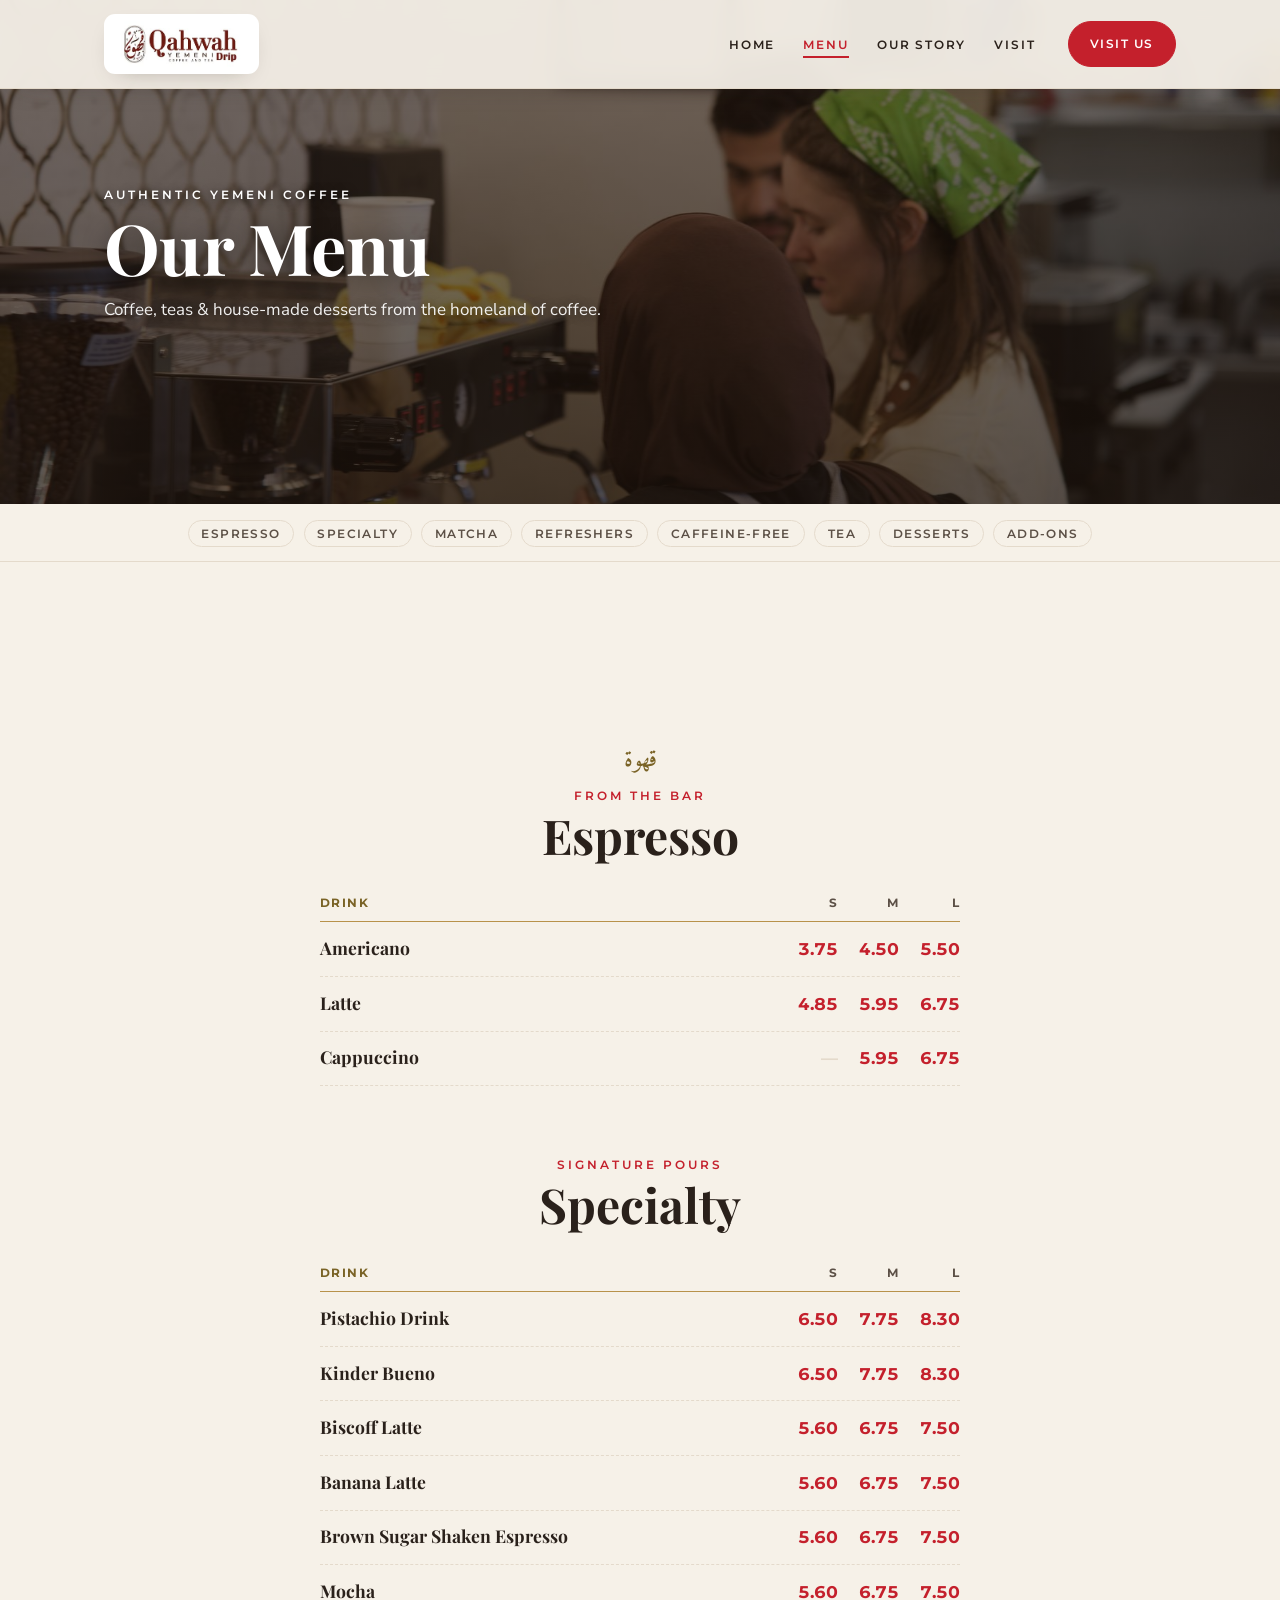
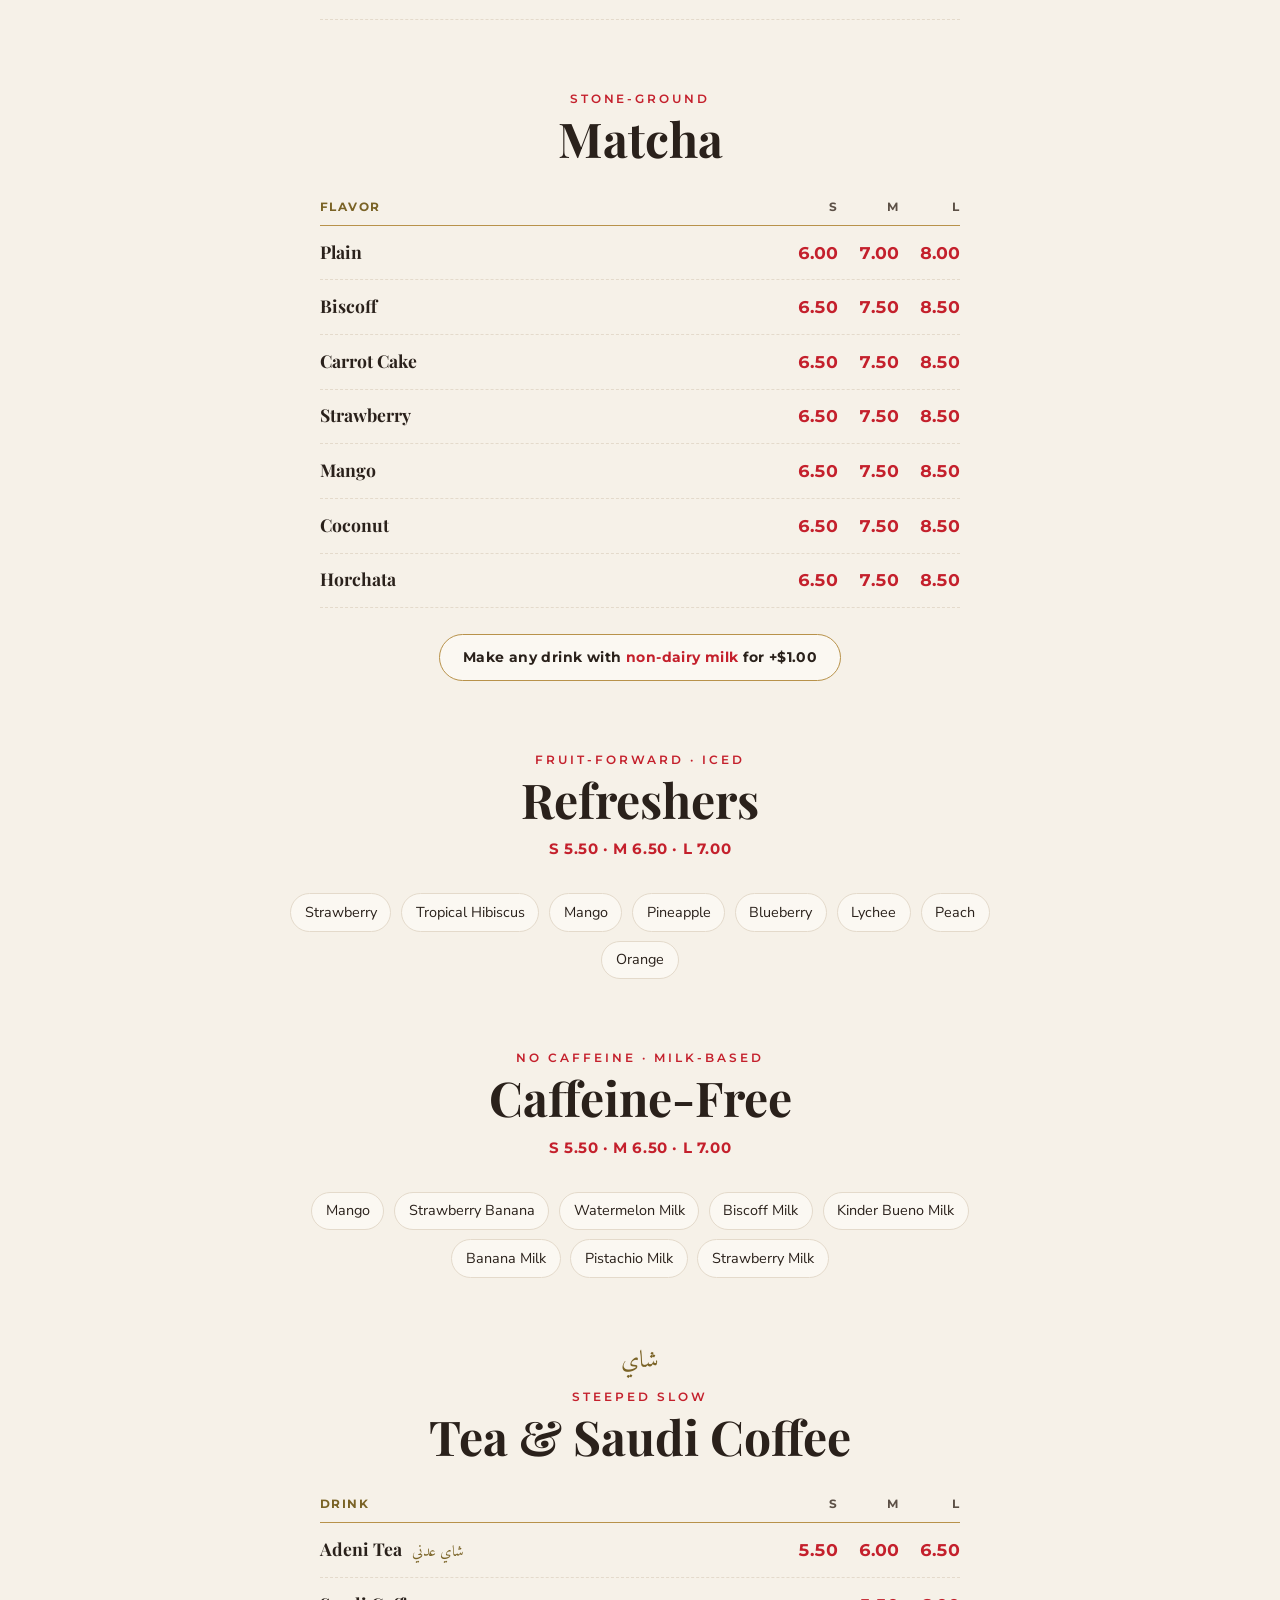
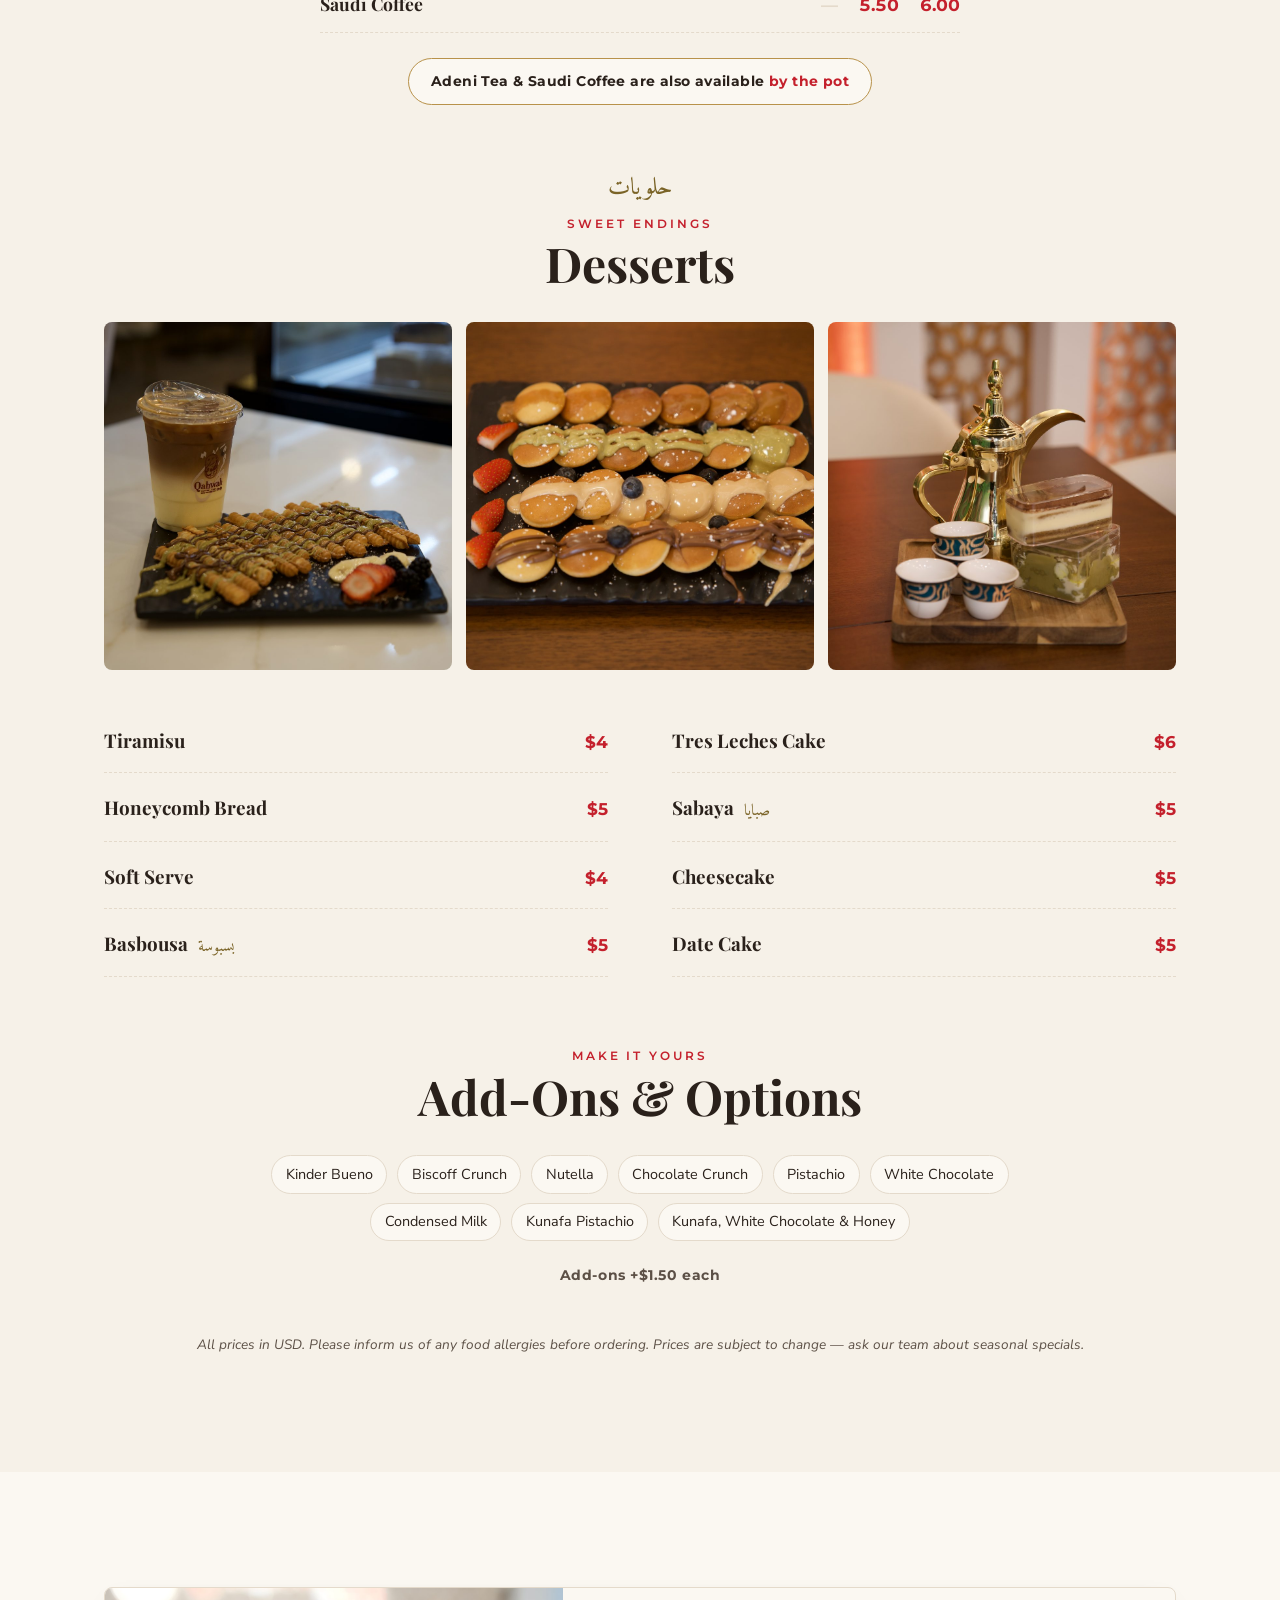
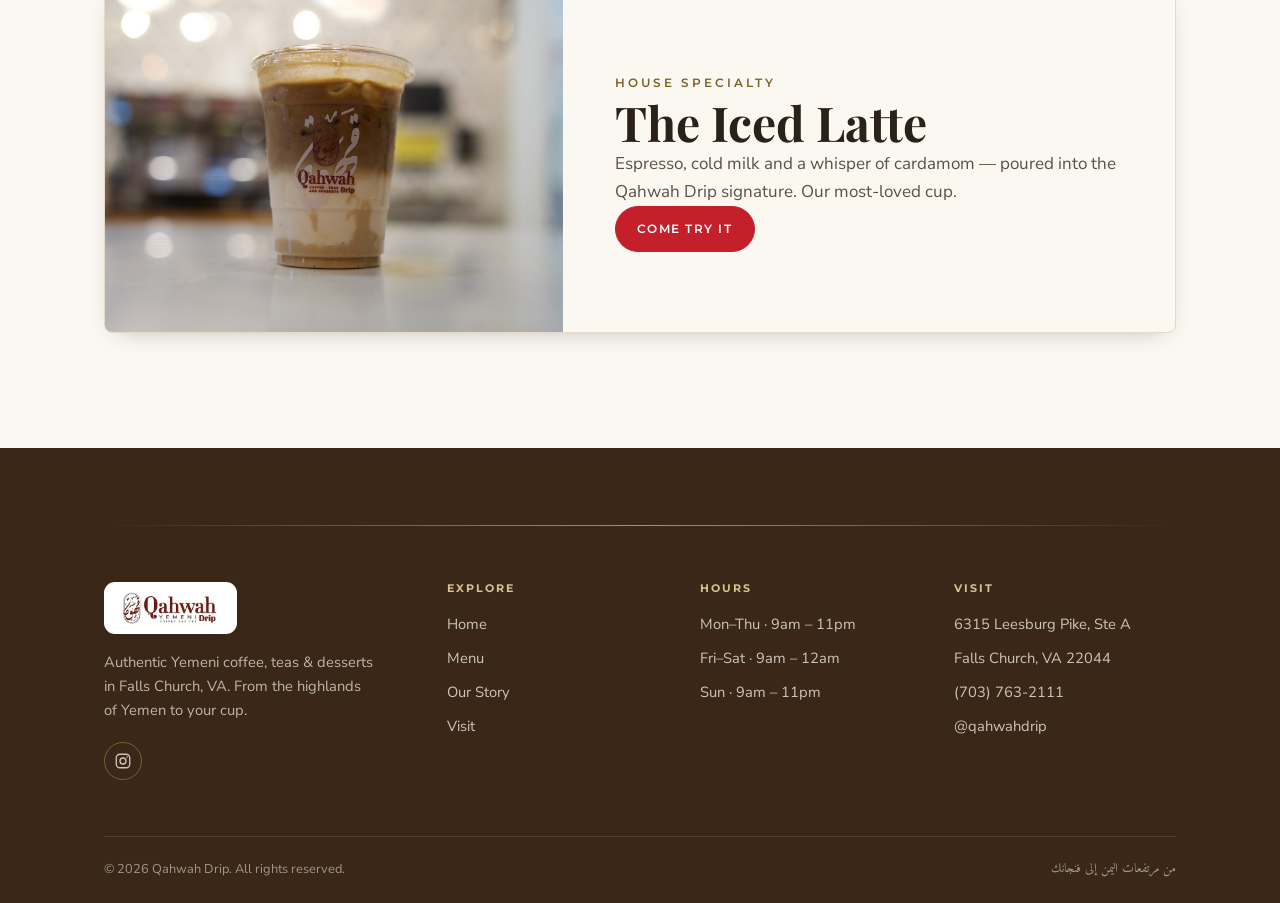
==== site/public/menu.html @ 2833571d "Correct hours to match Google Business Profile Google listing shows: Mon–Thu 9am–11pm, Fri–Sat 9am–1" ====
<!DOCTYPE html>
<html lang="en">
<head>
  <meta charset="UTF-8" />
  <meta name="viewport" content="width=device-width, initial-scale=1.0" />
  <title>Menu — Qahwah Drip · Falls Church, VA</title>
  <meta name="description" content="The Qahwah Drip menu: specialty espresso and signature lattes, matcha, fruit refreshers, caffeine-free milk drinks, Adeni tea, Saudi coffee and house-made desserts in Falls Church, VA." />
  <link rel="canonical" href="https://qahwahdrip.com/menu.html" />
  <meta name="robots" content="index, follow, max-image-preview:large, max-snippet:-1" />
  <meta name="author" content="Qahwah Drip" />
  <meta name="theme-color" content="#C4202C" />
  <meta property="og:type" content="website" />
  <meta property="og:site_name" content="Qahwah Drip" />
  <meta property="og:locale" content="en_US" />
  <meta property="og:title" content="Menu — Qahwah Drip · Falls Church, VA" />
  <meta property="og:description" content="Specialty espresso, signature lattes, matcha, fruit refreshers, caffeine-free drinks, Adeni tea, Saudi coffee and house-made desserts." />
  <meta property="og:url" content="https://qahwahdrip.com/menu.html" />
  <meta property="og:image" content="https://qahwahdrip.com/images/og-menu.jpg" />
  <meta property="og:image:width" content="1200" />
  <meta property="og:image:height" content="630" />
  <meta property="og:image:alt" content="A lineup of Qahwah Drip iced coffees, lattes and matcha" />
  <meta name="twitter:card" content="summary_large_image" />
  <meta name="twitter:title" content="Menu — Qahwah Drip · Falls Church, VA" />
  <meta name="twitter:description" content="Specialty espresso, signature lattes, matcha, refreshers, caffeine-free drinks, Adeni tea, Saudi coffee & house-made desserts." />
  <meta name="twitter:image" content="https://qahwahdrip.com/images/og-menu.jpg" />
  <meta name="twitter:image:alt" content="A lineup of Qahwah Drip iced coffees, lattes and matcha" />
  <link rel="manifest" href="site.webmanifest" />
  <link rel="apple-touch-icon" href="images/apple-touch-icon.png" />
  <script type="application/ld+json">
{
  "@context": "https://schema.org",
  "@graph": [
    {
      "@type": "CafeOrCoffeeShop",
      "@id": "https://qahwahdrip.com/#business",
      "name": "Qahwah Drip",
      "alternateName": "Qahwah Drip — Coffee, Teas and Desserts",
      "description": "Authentic Yemeni coffee house in Falls Church, VA serving specialty espresso, signature lattes, matcha, fruit refreshers, caffeine-free milk drinks, Adeni tea, Saudi coffee and house-made desserts.",
      "url": "https://qahwahdrip.com/",
      "image": [
        "https://qahwahdrip.com/images/og-cover.jpg",
        "https://qahwahdrip.com/images/new-latte.jpg",
        "https://qahwahdrip.com/images/exterior-mural.jpg"
      ],
      "logo": "https://qahwahdrip.com/images/icon-512.png",
      "telephone": "+1-703-763-2111",
      "priceRange": "$$",
      "servesCuisine": [
        "Yemeni",
        "Coffee",
        "Tea",
        "Desserts"
      ],
      "currenciesAccepted": "USD",
      "address": {
        "@type": "PostalAddress",
        "streetAddress": "6315 Leesburg Pike, Ste A",
        "addressLocality": "Falls Church",
        "addressRegion": "VA",
        "postalCode": "22044",
        "addressCountry": "US"
      },
      "geo": {
        "@type": "GeoCoordinates",
        "latitude": 38.870886,
        "longitude": -77.155263
      },
      "hasMap": "https://www.google.com/maps/place/Qahwah+drip/@38.870886,-77.1552632,17z",
      "openingHoursSpecification": [
        {
          "@type": "OpeningHoursSpecification",
          "dayOfWeek": [
            "Monday",
            "Tuesday",
            "Wednesday",
            "Thursday"
          ],
          "opens": "09:00",
          "closes": "23:00"
        },
        {
          "@type": "OpeningHoursSpecification",
          "dayOfWeek": [
            "Friday",
            "Saturday"
          ],
          "opens": "09:00",
          "closes": "24:00"
        },
        {
          "@type": "OpeningHoursSpecification",
          "dayOfWeek": "Sunday",
          "opens": "09:00",
          "closes": "23:00"
        }
      ],
      "sameAs": [
        "https://www.instagram.com/qahwahdrip/"
      ],
      "hasMenu": "https://qahwahdrip.com/menu.html",
      "acceptsReservations": false,
      "areaServed": [
        "Falls Church, VA",
        "Arlington, VA",
        "Bailey's Crossroads, VA",
        "Washington, DC metro area"
      ]
    },
    {
      "@type": "BreadcrumbList",
      "itemListElement": [
        {
          "@type": "ListItem",
          "position": 1,
          "name": "Home",
          "item": "https://qahwahdrip.com/"
        },
        {
          "@type": "ListItem",
          "position": 2,
          "name": "Menu",
          "item": "https://qahwahdrip.com/menu.html"
        }
      ]
    }
  ]
}
  </script>
  <link rel="preconnect" href="https://fonts.googleapis.com">
  <link rel="preconnect" href="https://fonts.gstatic.com" crossorigin>
  <link href="https://fonts.googleapis.com/css2?family=Playfair+Display:ital,wght@0,500;0,700;0,800;1,500&family=Nunito+Sans:wght@400;600;700&family=Montserrat:wght@600;700&family=Amiri:wght@400;700&display=swap" rel="stylesheet">
  <link rel="icon" type="image/png" href="images/favicon.png" />
  <link rel="stylesheet" href="css/styles.css" />
</head>
<body class="inner-page">
  <a class="skip-link" href="#main">Skip to content</a>
  <svg width="0" height="0" aria-hidden="true" style="position:absolute"><defs><clipPath id="archClip" clipPathUnits="objectBoundingBox"><path d="M0,1 L0,0.42 C0,0.19 0.2,0.04 0.5,0 C0.8,0.04 1,0.19 1,0.42 L1,1 Z" /></clipPath></defs></svg>

  <header class="site-header">
    <div class="container site-header__inner">
      <a class="brand" href="index.html" aria-label="Qahwah Drip home">
        <img class="brand-logo" src="images/logo.png" alt="Qahwah Drip — Yemeni Coffee and Tea" />
      </a>
      <nav class="nav" aria-label="Primary">
        <button class="nav__toggle" aria-label="Open menu" aria-expanded="false" aria-controls="primary-nav"><span></span><span></span><span></span></button>
        <ul class="nav__links" id="primary-nav">
          <li><a href="index.html">Home</a></li>
          <li><a href="menu.html" aria-current="page">Menu</a></li>
          <li><a href="story.html">Our Story</a></li>
          <li><a href="visit.html">Visit</a></li>
        </ul>
        <a class="btn btn--primary" href="visit.html">Visit Us</a>
      </nav>
    </div>
  </header>
  <div class="nav-scrim"></div>

  <main id="main" tabindex="-1">
    <!-- Page hero -->
    <section class="pagehero">
      <div class="pagehero__media"><img src="images/menu-banner.jpg" alt="The Qahwah Drip team crafting drinks at the espresso bar beneath the logo wall" /></div>
      <div class="container">
        <span class="kicker kicker--light">Authentic Yemeni Coffee</span>
        <h1>Our Menu</h1>
        <p>Coffee, teas &amp; house-made desserts from the homeland of coffee.</p>
      </div>
    </section>

    <!-- Category nav -->
    <nav class="menu-nav" aria-label="Menu categories">
      <div class="container">
        <ul>
          <li><a href="#espresso">Espresso</a></li>
          <li><a href="#specialty">Specialty</a></li>
          <li><a href="#matcha">Matcha</a></li>
          <li><a href="#refreshers">Refreshers</a></li>
          <li><a href="#caffeine-free">Caffeine-Free</a></li>
          <li><a href="#tea">Tea</a></li>
          <li><a href="#desserts">Desserts</a></li>
          <li><a href="#addons">Add-Ons</a></li>
        </ul>
      </div>
    </nav>

    <section class="section section--marble">
      <div class="container">

        <!-- Espresso -->
        <div class="menu-cat" id="espresso">
          <div class="menu-cat__head reveal">
            <span class="arabic" lang="ar" dir="rtl">قهوة</span>
            <span class="kicker">From the Bar</span>
            <h2>Espresso</h2>
          </div>
          <div class="size-list reveal">
            <div class="size-head"><span>Drink</span><span>S</span><span>M</span><span>L</span></div>
            <div class="size-row"><span class="size-row__name">Americano</span><span class="size-row__p">3.75</span><span class="size-row__p">4.50</span><span class="size-row__p">5.50</span></div>
            <div class="size-row"><span class="size-row__name">Latte</span><span class="size-row__p">4.85</span><span class="size-row__p">5.95</span><span class="size-row__p">6.75</span></div>
            <div class="size-row"><span class="size-row__name">Cappuccino</span><span class="size-row__p size-row__p--na">—</span><span class="size-row__p">5.95</span><span class="size-row__p">6.75</span></div>
          </div>
        </div>

        <!-- Specialty -->
        <div class="menu-cat" id="specialty">
          <div class="menu-cat__head reveal">
            <span class="kicker">Signature Pours</span>
            <h2>Specialty</h2>
          </div>
          <div class="size-list reveal">
            <div class="size-head"><span>Drink</span><span>S</span><span>M</span><span>L</span></div>
            <div class="size-row"><span class="size-row__name">Pistachio Drink</span><span class="size-row__p">6.50</span><span class="size-row__p">7.75</span><span class="size-row__p">8.30</span></div>
            <div class="size-row"><span class="size-row__name">Kinder Bueno</span><span class="size-row__p">6.50</span><span class="size-row__p">7.75</span><span class="size-row__p">8.30</span></div>
            <div class="size-row"><span class="size-row__name">Biscoff Latte</span><span class="size-row__p">5.60</span><span class="size-row__p">6.75</span><span class="size-row__p">7.50</span></div>
            <div class="size-row"><span class="size-row__name">Banana Latte</span><span class="size-row__p">5.60</span><span class="size-row__p">6.75</span><span class="size-row__p">7.50</span></div>
            <div class="size-row"><span class="size-row__name">Brown Sugar Shaken Espresso</span><span class="size-row__p">5.60</span><span class="size-row__p">6.75</span><span class="size-row__p">7.50</span></div>
            <div class="size-row"><span class="size-row__name">Mocha</span><span class="size-row__p">5.60</span><span class="size-row__p">6.75</span><span class="size-row__p">7.50</span></div>
          </div>
        </div>

        <!-- Matcha -->
        <div class="menu-cat" id="matcha">
          <div class="menu-cat__head reveal">
            <span class="kicker">Stone-Ground</span>
            <h2>Matcha</h2>
          </div>
          <div class="size-list reveal">
            <div class="size-head"><span>Flavor</span><span>S</span><span>M</span><span>L</span></div>
            <div class="size-row"><span class="size-row__name">Plain</span><span class="size-row__p">6.00</span><span class="size-row__p">7.00</span><span class="size-row__p">8.00</span></div>
            <div class="size-row"><span class="size-row__name">Biscoff</span><span class="size-row__p">6.50</span><span class="size-row__p">7.50</span><span class="size-row__p">8.50</span></div>
            <div class="size-row"><span class="size-row__name">Carrot Cake</span><span class="size-row__p">6.50</span><span class="size-row__p">7.50</span><span class="size-row__p">8.50</span></div>
            <div class="size-row"><span class="size-row__name">Strawberry</span><span class="size-row__p">6.50</span><span class="size-row__p">7.50</span><span class="size-row__p">8.50</span></div>
            <div class="size-row"><span class="size-row__name">Mango</span><span class="size-row__p">6.50</span><span class="size-row__p">7.50</span><span class="size-row__p">8.50</span></div>
            <div class="size-row"><span class="size-row__name">Coconut</span><span class="size-row__p">6.50</span><span class="size-row__p">7.50</span><span class="size-row__p">8.50</span></div>
            <div class="size-row"><span class="size-row__name">Horchata</span><span class="size-row__p">6.50</span><span class="size-row__p">7.50</span><span class="size-row__p">8.50</span></div>
          </div>
          <p class="milk-note reveal">Make any drink with <strong>non-dairy milk</strong> for +$1.00</p>
        </div>

        <!-- Refreshers -->
        <div class="menu-cat" id="refreshers">
          <div class="menu-cat__head reveal">
            <span class="kicker">Fruit-Forward · Iced</span>
            <h2>Refreshers</h2>
            <span class="size-inline">S 5.50 · M 6.50 · L 7.00</span>
          </div>
          <ul class="flavor-list reveal">
            <li>Strawberry</li>
            <li>Tropical Hibiscus</li>
            <li>Mango</li>
            <li>Pineapple</li>
            <li>Blueberry</li>
            <li>Lychee</li>
            <li>Peach</li>
            <li>Orange</li>
          </ul>
        </div>

        <!-- Caffeine-Free -->
        <div class="menu-cat" id="caffeine-free">
          <div class="menu-cat__head reveal">
            <span class="kicker">No Caffeine · Milk-Based</span>
            <h2>Caffeine-Free</h2>
            <span class="size-inline">S 5.50 · M 6.50 · L 7.00</span>
          </div>
          <ul class="flavor-list reveal">
            <li>Mango</li>
            <li>Strawberry Banana</li>
            <li>Watermelon Milk</li>
            <li>Biscoff Milk</li>
            <li>Kinder Bueno Milk</li>
            <li>Banana Milk</li>
            <li>Pistachio Milk</li>
            <li>Strawberry Milk</li>
          </ul>
        </div>

        <!-- Tea & Saudi Coffee -->
        <div class="menu-cat" id="tea">
          <div class="menu-cat__head reveal">
            <span class="arabic" lang="ar" dir="rtl">شاي</span>
            <span class="kicker">Steeped Slow</span>
            <h2>Tea &amp; Saudi Coffee</h2>
          </div>
          <div class="size-list reveal">
            <div class="size-head"><span>Drink</span><span>S</span><span>M</span><span>L</span></div>
            <div class="size-row"><span class="size-row__name">Adeni Tea <span class="arabic" lang="ar" dir="rtl">شاي عدني</span></span><span class="size-row__p">5.50</span><span class="size-row__p">6.00</span><span class="size-row__p">6.50</span></div>
            <div class="size-row"><span class="size-row__name">Saudi Coffee</span><span class="size-row__p size-row__p--na">—</span><span class="size-row__p">5.50</span><span class="size-row__p">6.00</span></div>
          </div>
          <p class="milk-note reveal">Adeni Tea &amp; Saudi Coffee are also available <strong>by the pot</strong></p>
        </div>

        <!-- Desserts -->
        <div class="menu-cat" id="desserts">
          <div class="menu-cat__head reveal">
            <span class="arabic" lang="ar" dir="rtl">حلويات</span>
            <span class="kicker">Sweet Endings</span>
            <h2>Desserts</h2>
          </div>
          <div class="gallery gallery--six reveal" style="margin-bottom:2.4rem">
            <a href="images/dessert-churros.jpg"><img src="images/dessert-churros.jpg" alt="Crispy churros drizzled with chocolate and pistachio, with fresh fruit" loading="lazy" /></a>
            <a href="images/dessert-pancakes.jpg"><img src="images/dessert-pancakes.jpg" alt="Mini Yemeni pancakes with matcha, chocolate and berries" loading="lazy" /></a>
            <a href="images/dallah-cake.jpg"><img src="images/dallah-cake.jpg" alt="Tiramisu and cake slices served with a gold dallah" loading="lazy" /></a>
          </div>
          <div class="menu-list reveal">
            <div class="menu-item"><span class="menu-item__name">Tiramisu</span><span class="menu-item__price">$4</span></div>
            <div class="menu-item"><span class="menu-item__name">Tres Leches Cake</span><span class="menu-item__price">$6</span></div>
            <div class="menu-item"><span class="menu-item__name">Honeycomb Bread</span><span class="menu-item__price">$5</span></div>
            <div class="menu-item"><span class="menu-item__name">Sabaya <span class="arabic" lang="ar" dir="rtl">صبايا</span></span><span class="menu-item__price">$5</span></div>
            <div class="menu-item"><span class="menu-item__name">Soft Serve</span><span class="menu-item__price">$4</span></div>
            <div class="menu-item"><span class="menu-item__name">Cheesecake</span><span class="menu-item__price">$5</span></div>
            <div class="menu-item"><span class="menu-item__name">Basbousa <span class="arabic" lang="ar" dir="rtl">بسبوسة</span></span><span class="menu-item__price">$5</span></div>
            <div class="menu-item"><span class="menu-item__name">Date Cake</span><span class="menu-item__price">$5</span></div>
          </div>
        </div>

        <!-- Add-Ons & Options -->
        <div class="menu-cat" id="addons">
          <div class="menu-cat__head reveal">
            <span class="kicker">Make It Yours</span>
            <h2>Add-Ons &amp; Options</h2>
          </div>
          <ul class="flavor-list reveal">
            <li>Kinder Bueno</li>
            <li>Biscoff Crunch</li>
            <li>Nutella</li>
            <li>Chocolate Crunch</li>
            <li>Pistachio</li>
            <li>White Chocolate</li>
            <li>Condensed Milk</li>
            <li>Kunafa Pistachio</li>
            <li>Kunafa, White Chocolate &amp; Honey</li>
          </ul>
          <p class="addon-note reveal">Add-ons +$1.50 each</p>
        </div>

        <p class="menu-note">All prices in USD. Please inform us of any food allergies before ordering. Prices are subject to change — ask our team about seasonal specials.</p>
      </div>
    </section>

    <!-- House specialty -->
    <section class="section section--linen">
      <div class="container">
        <div class="specialty reveal">
          <img src="images/new-latte.jpg" alt="Iced Yemeni latte in a Qahwah Drip cup at the espresso bar" />
          <div class="specialty__body">
            <span class="kicker kicker--brass">House Specialty</span>
            <h2>The Iced Latte</h2>
            <p>Espresso, cold milk and a whisper of cardamom — poured into the Qahwah Drip signature. Our most-loved cup.</p>
            <a class="btn btn--primary" href="visit.html">Come Try It</a>
          </div>
        </div>
      </div>
    </section>
  </main>

  <footer class="site-footer">
    <div class="container">
      <div class="brass-rule"></div>
      <div class="footer-grid">
        <div class="footer-brand">
          <a class="brand" href="index.html" aria-label="Qahwah Drip home"><img class="brand-logo brand-logo--footer" src="images/logo.png" alt="Qahwah Drip — Yemeni Coffee and Tea" /></a>
          <p>Authentic Yemeni coffee, teas &amp; desserts in Falls Church, VA. From the highlands of Yemen to your cup.</p>
          <div class="socials">
            <a href="https://www.instagram.com/qahwahdrip/" target="_blank" rel="noopener" aria-label="Qahwah Drip on Instagram"><svg viewBox="0 0 24 24" fill="none" stroke="currentColor" stroke-width="1.8" aria-hidden="true"><rect x="3" y="3" width="18" height="18" rx="5"/><circle cx="12" cy="12" r="4"/><circle cx="17.5" cy="6.5" r="1" fill="currentColor" stroke="none"/></svg></a>
          </div>
        </div>
        <div><h3>Explore</h3><ul><li><a href="index.html">Home</a></li><li><a href="menu.html">Menu</a></li><li><a href="story.html">Our Story</a></li><li><a href="visit.html">Visit</a></li></ul></div>
        <div><h3>Hours</h3><ul><li>Mon–Thu · 9am – 11pm</li><li>Fri–Sat · 9am – 12am</li><li>Sun · 9am – 11pm</li></ul></div>
        <div><h3>Visit</h3><ul><li>6315 Leesburg Pike, Ste A</li><li>Falls Church, VA 22044</li><li><a href="tel:+17037632111">(703) 763-2111</a></li><li><a href="https://www.instagram.com/qahwahdrip/" target="_blank" rel="noopener">@qahwahdrip</a></li></ul></div>
      </div>
      <div class="footer-bottom">
        <span>© <span data-year>2026</span> Qahwah Drip. All rights reserved.</span>
        <span class="arabic" lang="ar" dir="rtl">من مرتفعات اليمن إلى فنجانك</span>
      </div>
    </div>
  </footer>

  <script src="js/main.js"></script>
</body>
</html>
---- site/public/css/styles.css ----
/* ===========================================================================
   Qahwah Drip — Heritage Design System
   Scarlet + Brass + Marble + Walnut · Playfair Display / Nunito Sans / Montserrat
   =========================================================================== */

:root {
  /* Brand palette */
  --red:        #C4202C;   /* Qahwah Red — primary */
  --red-deep:   #9E1822;
  --brass:      #B8924A;   /* Brass Gold — decorative borders/lattice/rules only */
  --brass-text: #7A6326;   /* darker brass that passes WCAG AA on light surfaces */
  --brass-soft: #D9C291;
  --green:      #2E6B43;   /* Highland Green — tertiary accent */
  --marble:     #F6F1E8;   /* primary background */
  --linen:      #FBF8F2;   /* raised surfaces */
  --walnut:     #4A3220;   /* deep wood */
  --walnut-2:   #3A2718;
  --camel:      #B98A5E;   /* leather warmth */
  --ink:        #2A211B;   /* primary text */
  --ink-soft:   #5C5046;   /* secondary text */
  --line:       #E4DACB;   /* hairline on light */

  /* Type */
  --serif:  "Playfair Display", Georgia, serif;
  --sans:   "Nunito Sans", system-ui, -apple-system, sans-serif;
  --label:  "Montserrat", system-ui, sans-serif;
  --arabic: "Amiri", "Playfair Display", serif;

  /* Layout */
  --maxw: 1200px;
  --gutter: clamp(20px, 5vw, 64px);
  --radius: 8px;
  --shadow: 0 18px 50px -24px rgba(42, 33, 27, .45);
  --shadow-sm: 0 8px 24px -14px rgba(42, 33, 27, .4);
  --header-h: 88px;
}

/* ---------- Reset & base ---------- */
*, *::before, *::after { box-sizing: border-box; }
* { margin: 0; }
html { scroll-behavior: smooth; -webkit-text-size-adjust: 100%; }
body {
  font-family: var(--sans);
  color: var(--ink);
  background: var(--marble);
  line-height: 1.65;
  font-size: 17px;
  -webkit-font-smoothing: antialiased;
  overflow-x: hidden;
}
img { display: block; max-width: 100%; height: auto; }
a { color: inherit; text-decoration: none; }
h1, h2, h3, h4 { font-family: var(--serif); font-weight: 700; line-height: 1.12; color: var(--ink); }
h1 { font-size: clamp(2.4rem, 6vw, 4.4rem); letter-spacing: -.01em; }
h2 { font-size: clamp(1.9rem, 4vw, 3rem); }
h3 { font-size: clamp(1.3rem, 2.4vw, 1.7rem); }
p  { color: var(--ink-soft); }
::selection { background: var(--red); color: #fff; }
[lang="ar"] { direction: rtl; unicode-bidi: isolate; }

.container { width: 100%; max-width: var(--maxw); margin-inline: auto; padding-inline: var(--gutter); }
.section { padding-block: clamp(64px, 9vw, 130px); }
.section--marble { background: var(--marble); }
.section--linen  { background: var(--linen); }
.arabic { font-family: var(--arabic); }

/* Accessible focus for keyboard users */
:focus-visible { outline: 2px solid var(--brass); outline-offset: 3px; border-radius: 2px; }
.hero :focus-visible, .pagehero :focus-visible, .band--walnut :focus-visible,
.band--scarlet :focus-visible, .nav__links :focus-visible, .site-footer :focus-visible {
  outline-color: #fff;
}

/* Skip link */
.skip-link {
  position: absolute; left: 12px; top: -60px; z-index: 200;
  background: var(--red); color: #fff; padding: .7em 1.2em; border-radius: var(--radius);
  font-family: var(--label); font-weight: 700; letter-spacing: .08em; font-size: .8rem;
  transition: top .2s ease;
}
.skip-link:focus { top: 12px; }

/* eyebrow / kicker label */
.kicker {
  font-family: var(--label);
  text-transform: uppercase;
  letter-spacing: .26em;
  font-size: .72rem;
  font-weight: 600;
  color: var(--red);
  display: inline-block;
}
.kicker--brass { color: var(--brass-text); }
.kicker--light { color: #fff; text-shadow: 0 2px 10px rgba(0,0,0,.6); }

.lede { font-size: clamp(1.05rem, 1.6vw, 1.25rem); color: var(--ink-soft); }

/* ---------- Buttons ---------- */
.btn {
  --bg: var(--red); --fg: #fff; --bd: var(--red);
  font-family: var(--label);
  font-weight: 600;
  text-transform: uppercase;
  letter-spacing: .12em;
  font-size: .78rem;
  display: inline-flex; align-items: center; gap: .55em;
  padding: .95em 1.7em;
  border-radius: 999px;
  background: var(--bg); color: var(--fg);
  border: 1.5px solid var(--bd);
  cursor: pointer;
  transition: transform .2s ease, box-shadow .2s ease, background .2s ease, color .2s ease;
}
.btn:hover { transform: translateY(-2px); box-shadow: 0 12px 26px -12px rgba(196,32,44,.6); }
.btn--primary { --bg: var(--red); --fg: #fff; --bd: var(--red); }
.btn--primary:hover { background: var(--red-deep); border-color: var(--red-deep); }
.btn--light { --bg: transparent; --fg: #fff; --bd: rgba(255,255,255,.8); }
.btn--light:hover { background: #fff; color: var(--ink); box-shadow: none; }
.btn--brass { --bg: transparent; --fg: var(--brass-soft); --bd: var(--brass); }
.btn--brass:hover { background: var(--brass); color: var(--walnut-2); box-shadow: none; }

/* ---------- Header / Nav ---------- */
.site-header {
  position: fixed; inset: 0 0 auto 0; z-index: 100;
  height: var(--header-h);
  display: flex; align-items: center;
  transition: background .35s ease, box-shadow .35s ease, height .35s ease;
}
.site-header__inner { display: flex; align-items: center; justify-content: space-between; width: 100%; }
.brand { display: inline-flex; align-items: center; gap: .6rem; font-family: var(--serif); font-weight: 800; font-size: 1.5rem; color: #fff; transition: color .35s; }
.brand-logo { height: 60px; width: auto; display: block; background: #fff; border-radius: 11px; padding: 7px 16px; box-shadow: var(--shadow-sm); }
.brand-logo--footer { height: 52px; }
.brand__mark { font-family: var(--arabic); color: var(--red); font-size: 1.5rem; background: #fff; width: 2.1rem; height: 2.1rem; border-radius: 50%; display: grid; place-items: center; box-shadow: var(--shadow-sm); }
.brand small { font-family: var(--label); text-transform: uppercase; letter-spacing: .2em; font-size: .5rem; opacity: .8; display:block; line-height:1; }
.nav { display: flex; align-items: center; gap: clamp(1rem, 2.5vw, 2.4rem); }
.nav__links { display: flex; gap: clamp(1rem, 2.2vw, 2.1rem); list-style: none; padding: 0; }
.nav__links a {
  font-family: var(--label); text-transform: uppercase; letter-spacing: .15em;
  font-size: .76rem; font-weight: 600; color: #fff; position: relative; padding: .3em 0;
  transition: color .25s;
}
.nav__links a::after { content:""; position:absolute; left:0; bottom:-2px; height:2px; width:0; background: var(--red); transition: width .25s ease; }
.nav__links a:hover::after, .nav__links a:focus-visible::after, .nav__links a[aria-current="page"]::after { width: 100%; }
.nav__links a[aria-current="page"] { color: var(--brass-soft); }

/* solid state on scroll / inner pages */
.site-header.is-solid { background: rgba(246,241,232,.94); backdrop-filter: blur(10px); box-shadow: 0 1px 0 var(--line), 0 10px 30px -22px rgba(42,33,27,.5); }
.site-header.is-solid .brand { color: var(--ink); }
.site-header.is-solid .nav__links a { color: var(--ink); }
.site-header.is-solid .nav__links a[aria-current="page"] { color: var(--red); }

.nav-scrim { display: none; }
.nav__toggle { display: none; background: none; border: 0; cursor: pointer; width: 30px; height: 22px; position: relative; }
.nav__toggle span { position:absolute; left:0; right:0; height:2px; background: currentColor; transition: .3s; color:#fff; }
.site-header.is-solid .nav__toggle span { background: var(--ink); }
.nav__toggle span:nth-child(1){ top:0 } .nav__toggle span:nth-child(2){ top:10px } .nav__toggle span:nth-child(3){ top:20px }

/* ---------- Pointed-arch image frame ---------- */
.arch { -webkit-clip-path: url(#archClip); clip-path: url(#archClip); }
/* Graceful fallback where the SVG clip-path isn't honored */
@supports not (clip-path: url("#archClip")) {
  .arch { border-radius: 48% 48% var(--radius) var(--radius) / 26% 26% var(--radius) var(--radius); }
}

/* ---------- Brass arabesque divider ---------- */
.divider {
  height: 46px; border: 0; margin: 0;
  background-repeat: repeat-x; background-position: center; background-size: auto 42px;
  background-image: url("data:image/svg+xml,%3Csvg xmlns='http://www.w3.org/2000/svg' width='84' height='42' viewBox='0 0 84 42'%3E%3Cg fill='none' stroke='%23B8924A' stroke-width='1.4'%3E%3Cpath d='M0 21h22'/%3E%3Cpath d='M62 21h22'/%3E%3Cpath d='M42 6c8 0 14 6 14 15s-6 15-14 15-14-6-14-15 6-15 14-15z'/%3E%3Cpath d='M42 13c4 0 8 3 8 8s-4 8-8 8-8-3-8-8 4-8 8-8z'/%3E%3C/g%3E%3Ccircle cx='42' cy='21' r='2.2' fill='%23C4202C'/%3E%3C/svg%3E");
  opacity: .9;
}
.divider--center { max-width: 360px; margin-inline: auto; }

/* ---------- Hero ---------- */
.hero { position: relative; min-height: 92vh; display: grid; align-items: center; color: #fff; isolation: isolate; }
.hero__media { position: absolute; inset: 0; z-index: -2; overflow: hidden; }
.hero__media img { width: 100%; height: 100%; object-fit: cover; animation: heroZoom 18s ease-out forwards; }
@keyframes heroZoom { from { transform: scale(1.12); } to { transform: scale(1); } }
.hero::after { content:""; position:absolute; inset:0; z-index:-1;
  background: linear-gradient(180deg, rgba(30,20,13,.66) 0%, rgba(30,20,13,.42) 45%, rgba(30,20,13,.78) 100%); }
.hero__content { max-width: 760px; }
.hero h1 { color: #fff; text-shadow: 0 2px 30px rgba(0,0,0,.4); }
.hero p { color: rgba(255,255,255,.94); font-size: clamp(1.05rem, 1.8vw, 1.35rem); margin-top: 1.1rem; max-width: 600px; text-shadow: 0 1px 12px rgba(0,0,0,.45); }
.hero__actions { display: flex; flex-wrap: wrap; gap: 1rem; margin-top: 2.2rem; }
.scrollcue { position:absolute; bottom: 26px; left:50%; transform: translateX(-50%); color:#fff; opacity:.8; font-family:var(--label); font-size:.62rem; letter-spacing:.3em; text-transform:uppercase; display:flex; flex-direction:column; align-items:center; gap:.5rem; }
.scrollcue::after { content:""; width:1px; height:42px; background:rgba(255,255,255,.7); animation: cue 1.8s ease-in-out infinite; }
@keyframes cue { 0%,100%{ transform: scaleY(.4); transform-origin: top; opacity:.4 } 50%{ transform: scaleY(1); opacity:1 } }

/* slim page hero (inner pages) */
.pagehero { position: relative; min-height: 56vh; display: grid; align-items: center; color:#fff; isolation:isolate; }
.pagehero__media { position:absolute; inset:0; z-index:-2; overflow:hidden; }
.pagehero__media img { width:100%; height:100%; object-fit:cover; }
.pagehero::after { content:""; position:absolute; inset:0; z-index:-1; background: linear-gradient(180deg, rgba(30,20,13,.55), rgba(30,20,13,.72)); }
.pagehero h1 { color:#fff; text-shadow: 0 2px 24px rgba(0,0,0,.4); }
.pagehero p { color: rgba(255,255,255,.92); margin-top:.6rem; text-shadow: 0 1px 12px rgba(0,0,0,.45); }

/* ---------- Intro strip ---------- */
.intro { text-align:center; max-width: 760px; margin-inline:auto; }
.intro .arabic { color: var(--brass-text); font-size: 2rem; display:block; margin-bottom: .6rem; }
.intro h2 { margin-bottom: 1rem; }

/* ---------- Section heading block ---------- */
.sec-head { text-align:center; max-width: 680px; margin: 0 auto clamp(2.4rem,5vw,3.6rem); }
.sec-head h2 { margin-top:.5rem; }
.sec-head p { margin-top: .8rem; }

/* ---------- Signature cards ---------- */
.cards { display: grid; grid-template-columns: repeat(3, 1fr); gap: clamp(1.4rem, 3vw, 2.6rem); }
.card { background: var(--linen); border-radius: var(--radius); overflow: hidden; box-shadow: var(--shadow-sm); border: 1px solid var(--line);
  transition: transform .25s ease, box-shadow .25s ease; display:flex; flex-direction:column; }
.card:hover { transform: translateY(-6px); box-shadow: var(--shadow); }
.card__media { aspect-ratio: 4/5; overflow: hidden; padding: 14px 14px 0; }
.card__media img { width:100%; height:100%; object-fit: cover; object-position: center; }
.card__body { padding: 1.1rem 1.5rem 1.6rem; text-align:center; }
.card__body h3 { margin-bottom:.35rem; }
.card__price { font-family: var(--label); font-weight:700; color: var(--red); margin-top:.8rem; letter-spacing:.05em; }
.card__price span { color: var(--ink-soft); font-weight:600; font-size:.82em; }

/* ---------- Editorial split ---------- */
.split { display:grid; grid-template-columns: 1fr 1fr; gap: clamp(2rem, 5vw, 5rem); align-items:center; }
.split--reverse .split__media { order: 2; }
.split__media { position: relative; }
.split__media img { width:100%; aspect-ratio: 4/3; object-fit: cover; border-radius: var(--radius); box-shadow: var(--shadow); }
.split__media.is-arch { filter: drop-shadow(0 18px 34px rgba(42,33,27,.4)); }
.split__media.is-arch img { aspect-ratio: 3/4; box-shadow: none; border-radius: 0; }
.split__body h2 { margin-bottom: 1rem; }
.split__body p + p { margin-top: 1rem; }
.split__body .btn, .split__body .textlink { margin-top: 1.6rem; }
.textlink { font-family: var(--label); text-transform:uppercase; letter-spacing:.14em; font-weight:700; font-size:.8rem; color: var(--red); display:inline-flex; gap:.4em; align-items:center; }
.textlink::after { content:"→"; transition: transform .25s; }
.textlink:hover::after { transform: translateX(5px); }

/* brass frame accent on media */
.split__media.framed::after { content:""; position:absolute; right:-16px; bottom:-16px; width:60%; height:60%; border:1.5px solid var(--brass); border-radius: var(--radius); z-index:-1; }

/* ---------- Gallery ---------- */
.gallery { display:grid; grid-template-columns: repeat(4, 1fr); gap: 14px; }
.gallery a { display:block; overflow:hidden; border-radius: var(--radius); }
.gallery img { width:100%; height:100%; aspect-ratio: 1/1; object-fit: cover; transition: transform .5s ease; }
.gallery a:hover img, .gallery a:focus-visible img { transform: scale(1.06); }

/* ---------- Bands ---------- */
.band--walnut { background: var(--walnut); color: var(--marble); }
.band--walnut h2, .band--walnut h3 { color:#fff; }
.band--walnut p { color: rgba(246,241,232,.8); }
.band--scarlet { background: var(--red); color:#fff; text-align:center; }
.band--scarlet h2 { color:#fff; }
.band--scarlet p { color: rgba(255,255,255,.9); }

.cta-band { display:flex; flex-wrap:wrap; align-items:center; justify-content:space-between; gap: 2rem; }
.cta-band__info { display:flex; flex-wrap:wrap; gap: 2.5rem; }
.cta-band__info .item .kicker { color: var(--brass-soft); }
.cta-band__info .item p { color: rgba(246,241,232,.92); font-size:1.05rem; margin-top:.3rem; }

/* pull quote */
.pullquote { text-align:center; max-width: 880px; margin-inline:auto; }
.pullquote .arabic { font-size: 2.2rem; color: var(--brass-soft); display:block; margin-bottom:1rem; }
.pullquote blockquote { font-family: var(--serif); font-size: clamp(1.7rem, 3.4vw, 2.7rem); line-height:1.25; font-style: italic; }

/* values row */
.values { display:grid; grid-template-columns: repeat(3,1fr); gap: clamp(1.4rem,3vw,2.6rem); }
.values--two { grid-template-columns: repeat(2,1fr); max-width: 760px; margin-inline: auto; }
.value { text-align:center; }
.value__icon { width:54px; height:54px; margin: 0 auto 1rem; color: var(--green); }
.value h3 { font-size:1.2rem; margin-bottom:.4rem; }

/* ---------- Now-open badge ---------- */
.openpill { display:inline-flex; align-items:center; gap:.55em; font-family:var(--label); text-transform:uppercase; letter-spacing:.16em; font-size:.66rem; font-weight:700; color:#fff; background: var(--green); padding:.5em 1em; border-radius:999px; }
.openpill::before { content:""; width:8px; height:8px; border-radius:50%; background:#fff; box-shadow:0 0 0 3px rgba(255,255,255,.3); animation: pulse 2s ease-in-out infinite; }
@keyframes pulse { 0%,100%{ box-shadow:0 0 0 3px rgba(255,255,255,.3) } 50%{ box-shadow:0 0 0 6px rgba(255,255,255,.12) } }
.openpill--hero { background: rgba(46,107,67,.92); backdrop-filter: blur(4px); }

/* ---------- Reviews ---------- */
.rating-line { display:flex; align-items:center; justify-content:center; gap:.7rem; flex-wrap:wrap; margin-top:.8rem; }
.rating-line .stars { color: var(--brass); font-size:1.3rem; letter-spacing:.12em; }
.rating-line b { font-family:var(--serif); font-size:1.2rem; }
.rating-line span { color: var(--ink-soft); font-size:.9rem; }
.reviews { display:grid; grid-template-columns: repeat(3,1fr); gap: clamp(1.2rem,2.5vw,2rem); }
.review { background: var(--linen); border:1px solid var(--line); border-radius: var(--radius); padding: clamp(1.4rem,2.5vw,2rem); box-shadow: var(--shadow-sm); display:flex; flex-direction:column; gap:.9rem; }
.review__stars { color: var(--brass); letter-spacing:.12em; }
.review__text { font-family: var(--serif); font-style:italic; font-size:1.06rem; line-height:1.55; color: var(--ink); }
.review__who { font-family:var(--label); text-transform:uppercase; letter-spacing:.1em; font-size:.66rem; font-weight:700; color: var(--brass-text); margin-top:auto; }

/* ---------- Gallery 3-col variant ---------- */
.gallery--six { grid-template-columns: repeat(3,1fr); }

/* ---------- Menu page ---------- */
.menu-nav { position: sticky; top: var(--header-h); z-index: 40; background: rgba(246,241,232,.95); backdrop-filter: blur(8px); border-bottom:1px solid var(--line); }
.menu-nav ul { display:flex; flex-wrap:wrap; gap:.6rem; justify-content:center; list-style:none; padding: .9rem 0; margin:0; }
.menu-nav a { font-family:var(--label); text-transform:uppercase; letter-spacing:.12em; font-size:.72rem; font-weight:600; color:var(--ink-soft); padding:.5em 1.1em; border:1px solid var(--line); border-radius:999px; transition:.2s; }
.menu-nav a:hover { border-color: var(--red); color: var(--red); }
.menu-cat { margin-top: clamp(2.6rem,5vw,4rem); scroll-margin-top: calc(var(--header-h) + 96px); }
.menu-cat__head { text-align:center; margin-bottom: 2rem; }
.menu-cat__head .arabic { color: var(--brass-text); font-size:1.5rem; display:block; }
.menu-list { display:grid; grid-template-columns: 1fr 1fr; gap: .2rem 4rem; }
.menu-item { display:grid; grid-template-columns: 1fr auto; align-items:baseline; gap:.5rem; padding: 1rem 0; border-bottom:1px dashed var(--line); }
.menu-item__name { font-family: var(--serif); font-size:1.18rem; font-weight:700; }
.menu-item__name .arabic { color: var(--brass-text); font-size:1rem; margin-left:.4rem; font-weight:400; }
.menu-item__desc { font-size:.9rem; color: var(--ink-soft); grid-column:1/-1; margin-top:-.4rem; }
.menu-item__price { font-family: var(--label); font-weight:700; color: var(--red); white-space:nowrap; }
.menu-note { text-align:center; margin-top: 3rem; font-size:.85rem; color: var(--ink-soft); font-style:italic; }

/* --- Sized menu (S / M / L) --- */
.size-list { max-width: 640px; margin-inline: auto; }
.size-head { display:grid; grid-template-columns: 1fr 3.1rem 3.1rem 3.1rem; gap:0 .7rem; align-items:end; padding-bottom:.5rem; border-bottom:1.5px solid var(--brass); }
.size-head span { font-family:var(--label); text-transform:uppercase; letter-spacing:.12em; font-size:.72rem; font-weight:700; color:var(--ink-soft); text-align:right; }
.size-head span:first-child { text-align:left; color:var(--brass-text); }
.size-row { display:grid; grid-template-columns: 1fr 3.1rem 3.1rem 3.1rem; gap:0 .7rem; align-items:baseline; padding:.8rem 0; border-bottom:1px dashed var(--line); }
.size-row__name { font-family:var(--serif); font-size:1.1rem; font-weight:700; color:var(--ink); line-height:1.25; }
.size-row__name .arabic { color:var(--brass-text); font-size:.95rem; margin-left:.35rem; font-weight:400; }
.size-row__name small { display:block; font-family:var(--sans); font-weight:400; font-size:.8rem; color:var(--ink-soft); margin-top:.1rem; }
.size-row__p { text-align:right; font-family:var(--label); font-weight:700; color:var(--red); font-variant-numeric:tabular-nums; }
.size-row__p--na { color:var(--line); }
.size-inline { display:block; margin-top:.6rem; font-family:var(--label); font-weight:700; letter-spacing:.04em; color:var(--red); font-size:.95rem; }
/* flavor / add-on chips */
.flavor-list { display:flex; flex-wrap:wrap; gap:.55rem .6rem; justify-content:center; list-style:none; padding:0; max-width:760px; margin:1.4rem auto 0; }
.flavor-list li { border:1px solid var(--line); background:var(--linen); border-radius:999px; padding:.45em .95em; font-family:var(--sans); font-size:.9rem; color:var(--ink); }
.addon-note { text-align:center; margin-top:1.4rem; font-family:var(--label); font-weight:700; letter-spacing:.04em; color:var(--ink-soft); font-size:.85rem; }
.milk-note { display:block; width:max-content; max-width:100%; margin:1.6rem auto 0; padding:.7rem 1.4rem; border:1px solid var(--brass); border-radius:999px; background:var(--linen); text-align:center; font-family:var(--label); font-weight:700; letter-spacing:.03em; color:var(--ink); font-size:.85rem; }
.milk-note strong { color:var(--red); }

.specialty { display:grid; grid-template-columns: 0.9fr 1.1fr; gap: clamp(1.5rem,4vw,3.5rem); align-items:center; background: var(--linen); border:1px solid var(--line); border-radius: var(--radius); overflow:hidden; box-shadow: var(--shadow-sm); }
.specialty img { width:100%; height:100%; object-fit:cover; aspect-ratio: 4/3; }
.specialty__body { padding: clamp(1.6rem,4vw,3rem) clamp(1.6rem,4vw,3rem) clamp(1.6rem,4vw,3rem) 0; }

/* ---------- Visit page ---------- */
.visit-grid { display:grid; grid-template-columns: 1fr 1.2fr; gap: clamp(2rem,4vw,3.5rem); align-items: stretch; }
.info-card { background: var(--linen); border:1px solid var(--line); border-radius: var(--radius); padding: clamp(1.6rem,3vw,2.6rem); box-shadow: var(--shadow-sm); position:relative; }
.info-card::after { content:""; position:absolute; inset:10px; border:1px solid var(--brass); border-radius: var(--radius); pointer-events:none; opacity:.4; }
.placeholder-note { font-size:.78rem; font-style:italic; color: var(--ink-soft); background: rgba(196,32,44,.06); border:1px dashed rgba(196,32,44,.3); border-radius: var(--radius); padding:.5em .8em; margin:.8rem 0 .4rem; position:relative; z-index:1; }
.info-row { display:flex; gap:1rem; padding: 1.1rem 0; border-bottom:1px solid var(--line); position:relative; z-index:1; }
.info-row:last-child { border-bottom:0; }
.info-row__icon { color: var(--red); flex:0 0 auto; width:22px; }
.info-row__label { font-family:var(--label); text-transform:uppercase; letter-spacing:.16em; font-size:.66rem; color: var(--brass-text); font-weight:700; }
.hours { width:100%; border-collapse:collapse; }
.hours td { padding:.32rem 0; font-size:.95rem; }
.hours td:last-child { text-align:right; color: var(--ink); font-weight:600; }
.hours tr.today td { color: var(--red); font-weight:700; }
.hours tr.today td:first-child::after { content:" · Today"; color: var(--green); font-weight:700; font-size:.8em; }
.map { border-radius: var(--radius); overflow:hidden; min-height: 340px; position:relative; background: #e9e3d6; box-shadow: var(--shadow-sm); display:grid; place-items:center; height:100%; }
.map iframe { width:100%; height:100%; border:0; position:absolute; inset:0; z-index:2; }
.map__placeholder { text-align:center; color: var(--ink-soft); padding:2rem; z-index:0; display:block; }
a.map__placeholder { transition: color .2s; }
a.map__placeholder:hover .textlink { color: var(--red-deep); }
.map__pin { color: var(--red); width:40px; height:40px; margin:0 auto .6rem; }

/* ---------- Forms ---------- */
.form { display:grid; gap: 1.1rem; }
.form .row2 { display:grid; grid-template-columns:1fr 1fr; gap:1.1rem; }
.field label { font-family:var(--label); text-transform:uppercase; letter-spacing:.14em; font-size:.66rem; font-weight:700; color: var(--ink-soft); display:block; margin-bottom:.4rem; }
.field input, .field textarea { width:100%; padding:.85em 1em; border:1px solid var(--line); border-radius: var(--radius); background:#fff; font-family:var(--sans); font-size:1rem; color:var(--ink); transition: border-color .2s, box-shadow .2s; }
.field input:focus, .field textarea:focus { outline:0; border-color: var(--red); box-shadow: 0 0 0 3px rgba(196,32,44,.12); }
.field textarea { resize: vertical; min-height: 130px; }

/* ---------- Footer ---------- */
.site-footer { background: var(--walnut-2); color: rgba(246,241,232,.78); padding-top: clamp(3rem,6vw,5rem); }
.site-footer .brass-rule { height:1px; background: linear-gradient(90deg, transparent, var(--brass), transparent); margin-bottom: clamp(2.4rem,5vw,3.5rem); }
.footer-grid { display:grid; grid-template-columns: 1.4fr 1fr 1fr 1fr; gap: 2rem; }
.site-footer h3 { font-family:var(--label); text-transform:uppercase; letter-spacing:.18em; font-size:.7rem; color: var(--brass-soft); margin-bottom:1.1rem; font-weight:700; }
.site-footer a { color: rgba(246,241,232,.78); transition:.2s; }
.site-footer a:hover { color:#fff; }
.site-footer ul { list-style:none; padding:0; display:grid; gap:.6rem; font-size:.92rem; }
.footer-brand .brand { color:#fff; margin-bottom:1rem; }
.footer-brand p { color: rgba(246,241,232,.7); font-size:.92rem; max-width: 30ch; }
.socials { display:flex; gap:.8rem; margin-top:1.2rem; }
.socials a { width:38px; height:38px; border:1px solid rgba(184,146,74,.5); border-radius:50%; display:grid; place-items:center; transition:.2s; }
.socials a:hover { background: var(--brass); border-color: var(--brass); color: var(--walnut-2); }
.socials svg { width:18px; height:18px; }
.footer-note { font-size:.78rem; color: rgba(246,241,232,.5); margin-top:1rem; font-style:italic; }
.footer-bottom { margin-top: clamp(2.4rem,5vw,3.5rem); border-top:1px solid rgba(184,146,74,.22); padding: 1.4rem 0; display:flex; justify-content:space-between; flex-wrap:wrap; gap:.6rem; font-size:.8rem; color: rgba(246,241,232,.55); }

/* ---------- Reveal on scroll ---------- */
.reveal { opacity:0; transform: translateY(26px); transition: opacity .7s ease, transform .7s ease; }
.reveal.is-visible { opacity:1; transform:none; }
@media (prefers-reduced-motion: reduce) {
  .reveal { opacity:1; transform:none; transition:none; }
  .hero__media img { animation: none; }
  html { scroll-behavior: auto; }
}

/* ---------- Responsive ---------- */
@media (max-width: 980px) {
  .footer-grid { grid-template-columns: 1fr 1fr; }
  .gallery { grid-template-columns: repeat(2,1fr); }
}
@media (max-width: 820px) {
  .nav__toggle { display:block; z-index:120; }
  .nav__links {
    position: fixed; top: 0; right: 0; height: 100vh; height: 100dvh; width: min(78vw, 340px);
    background: var(--walnut-2); flex-direction: column; justify-content:center;
    padding: 3rem; gap: 1.6rem; transform: translateX(100%); visibility: hidden;
    transition: transform .35s ease, visibility .35s ease;
    box-shadow: -20px 0 60px -30px rgba(0,0,0,.6);
  }
  body.nav-open .nav__links { transform: translateX(0); visibility: visible; }
  .nav__links a, .site-header.is-solid .nav__links a { color:#fff; font-size:1rem; }
  .nav .btn { display:none; }
  .nav-scrim { display:block; position:fixed; inset:0; background:rgba(20,13,8,.5); z-index:90; opacity:0; pointer-events:none; transition:opacity .35s ease; }
  body.nav-open .nav-scrim { opacity:1; pointer-events:auto; }
  /* keep the toggle visible on the dark drawer and morph it into a clear X */
  body.nav-open .nav__toggle span,
  body.nav-open .site-header.is-solid .nav__toggle span { background:#fff; }
  body.nav-open .nav__toggle span:nth-child(1){ transform: translateY(10px) rotate(45deg); }
  body.nav-open .nav__toggle span:nth-child(2){ opacity:0; }
  body.nav-open .nav__toggle span:nth-child(3){ transform: translateY(-10px) rotate(-45deg); }
  .cards { grid-template-columns: 1fr; max-width: 420px; margin-inline:auto; }
  .split { grid-template-columns: 1fr; }
  .split--reverse .split__media { order: 0; }
  .split__media.is-arch img { aspect-ratio: 4/3; }
  .menu-list { grid-template-columns: 1fr; gap:0 0; }
  .specialty { grid-template-columns: 1fr; }
  .specialty__body { padding: 0 1.6rem 2rem; }
  .visit-grid { grid-template-columns: 1fr; }
  .form .row2 { grid-template-columns: 1fr; }
  .values { grid-template-columns: 1fr; max-width: 360px; margin-inline:auto; }
  .cta-band { flex-direction: column; align-items:flex-start; }
  .reviews { grid-template-columns: 1fr; max-width: 460px; margin-inline:auto; }
  .gallery--six { grid-template-columns: repeat(2,1fr); }
}
@media (max-width: 480px) {
  .gallery { grid-template-columns: 1fr 1fr; }
  .hero { min-height: 86vh; }
  .brand-logo { height: 46px; padding: 6px 12px; }
}
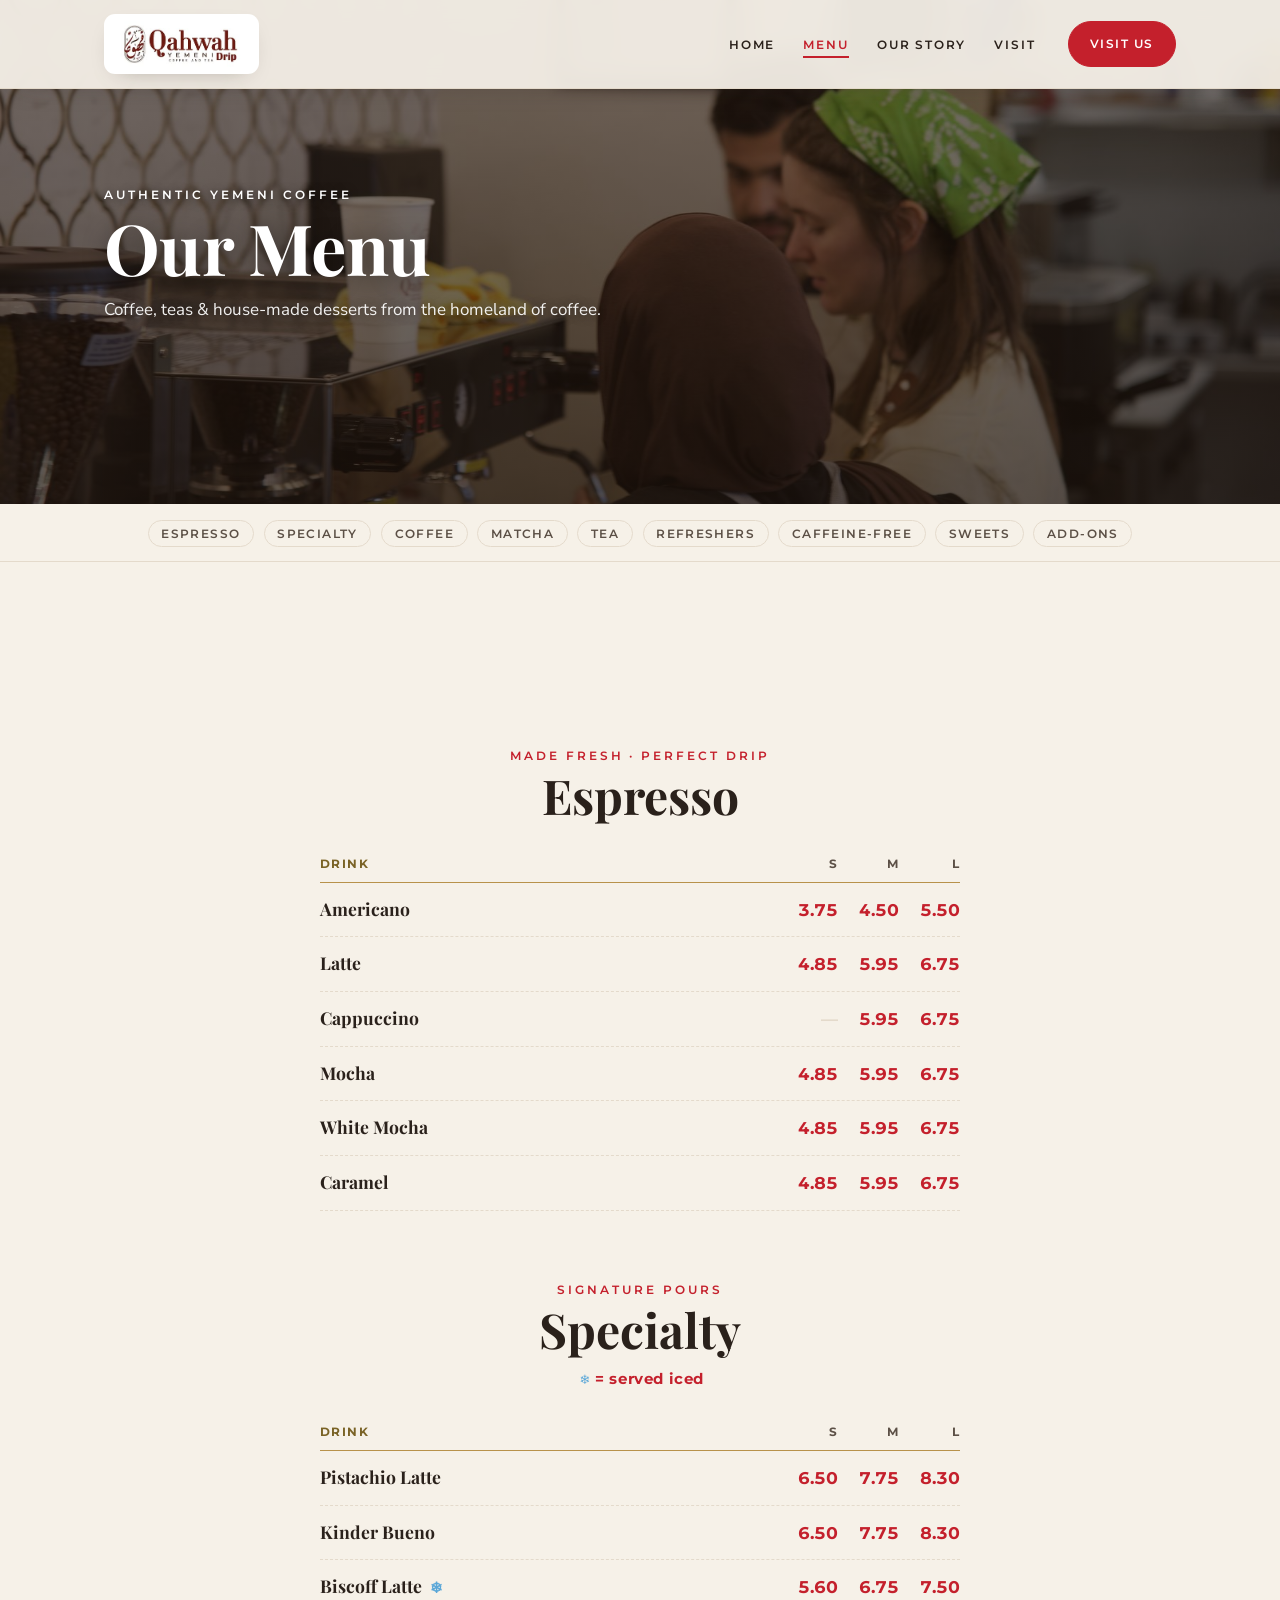
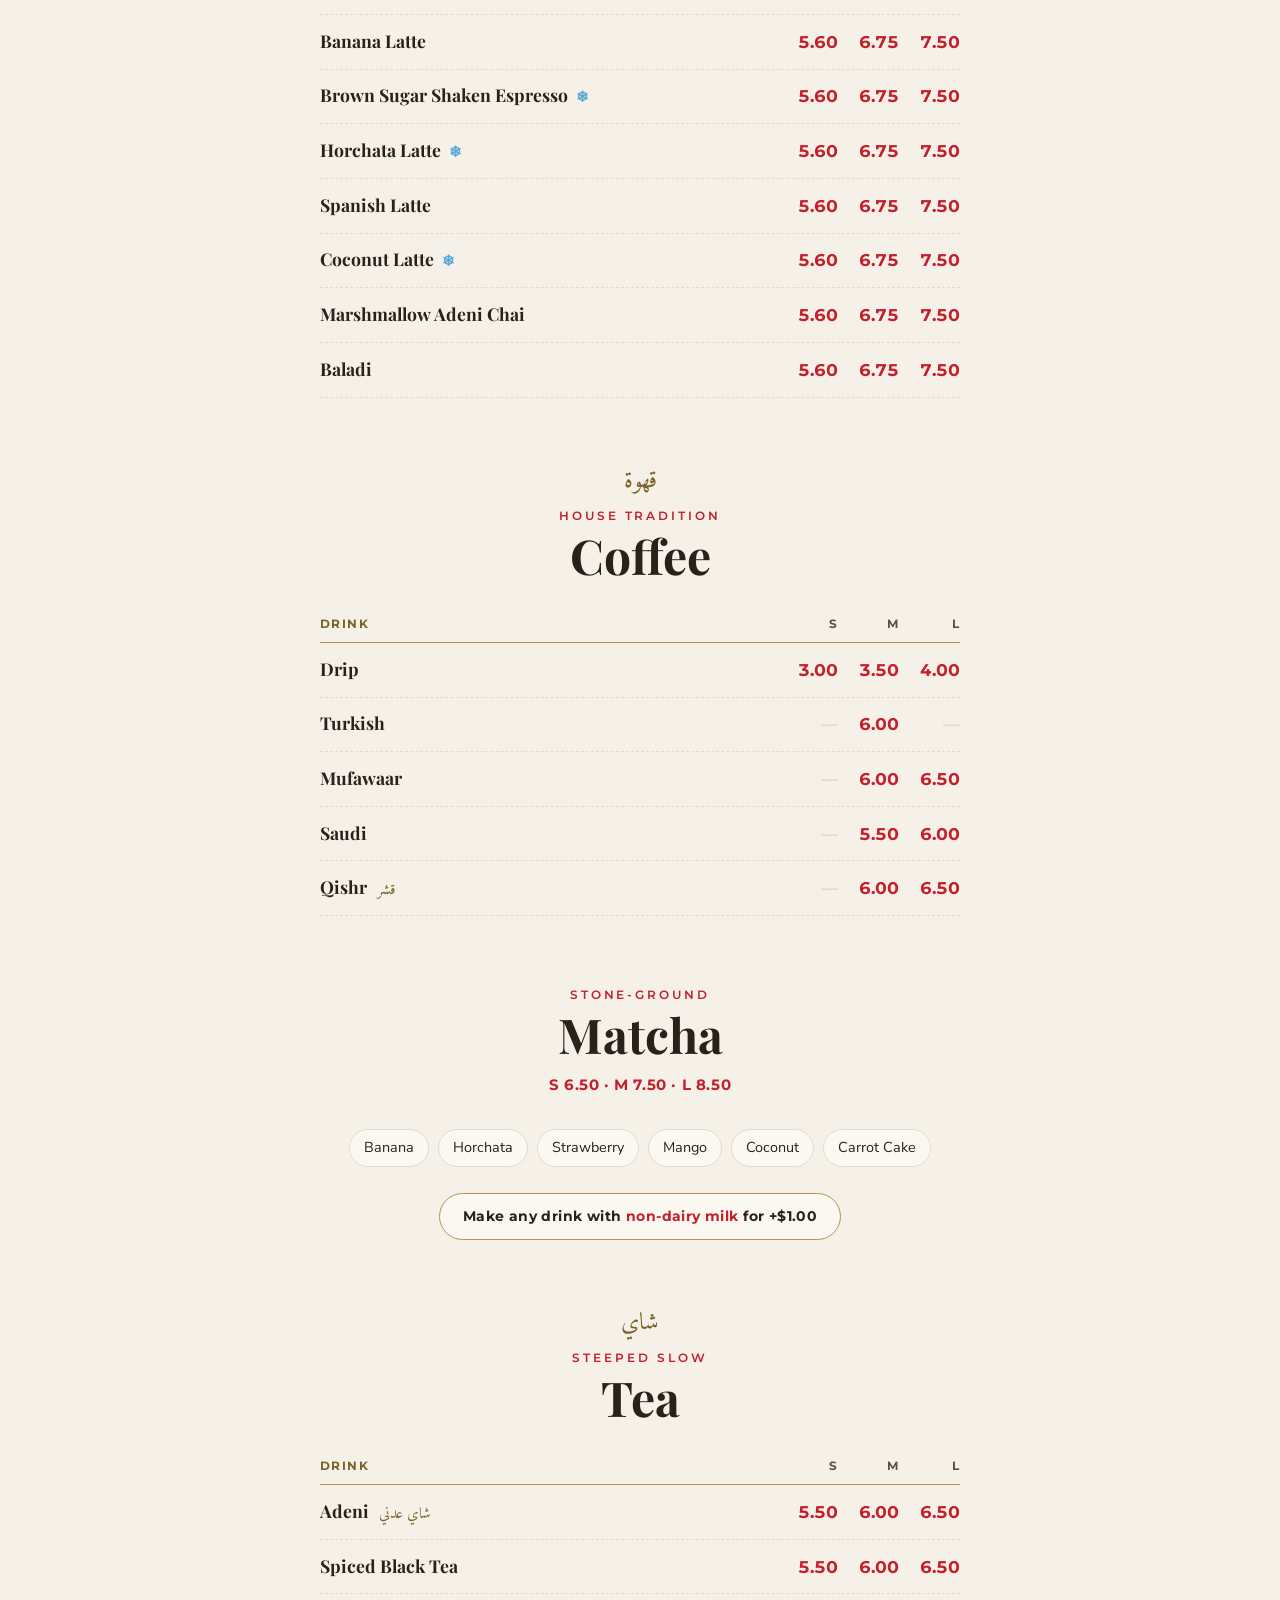
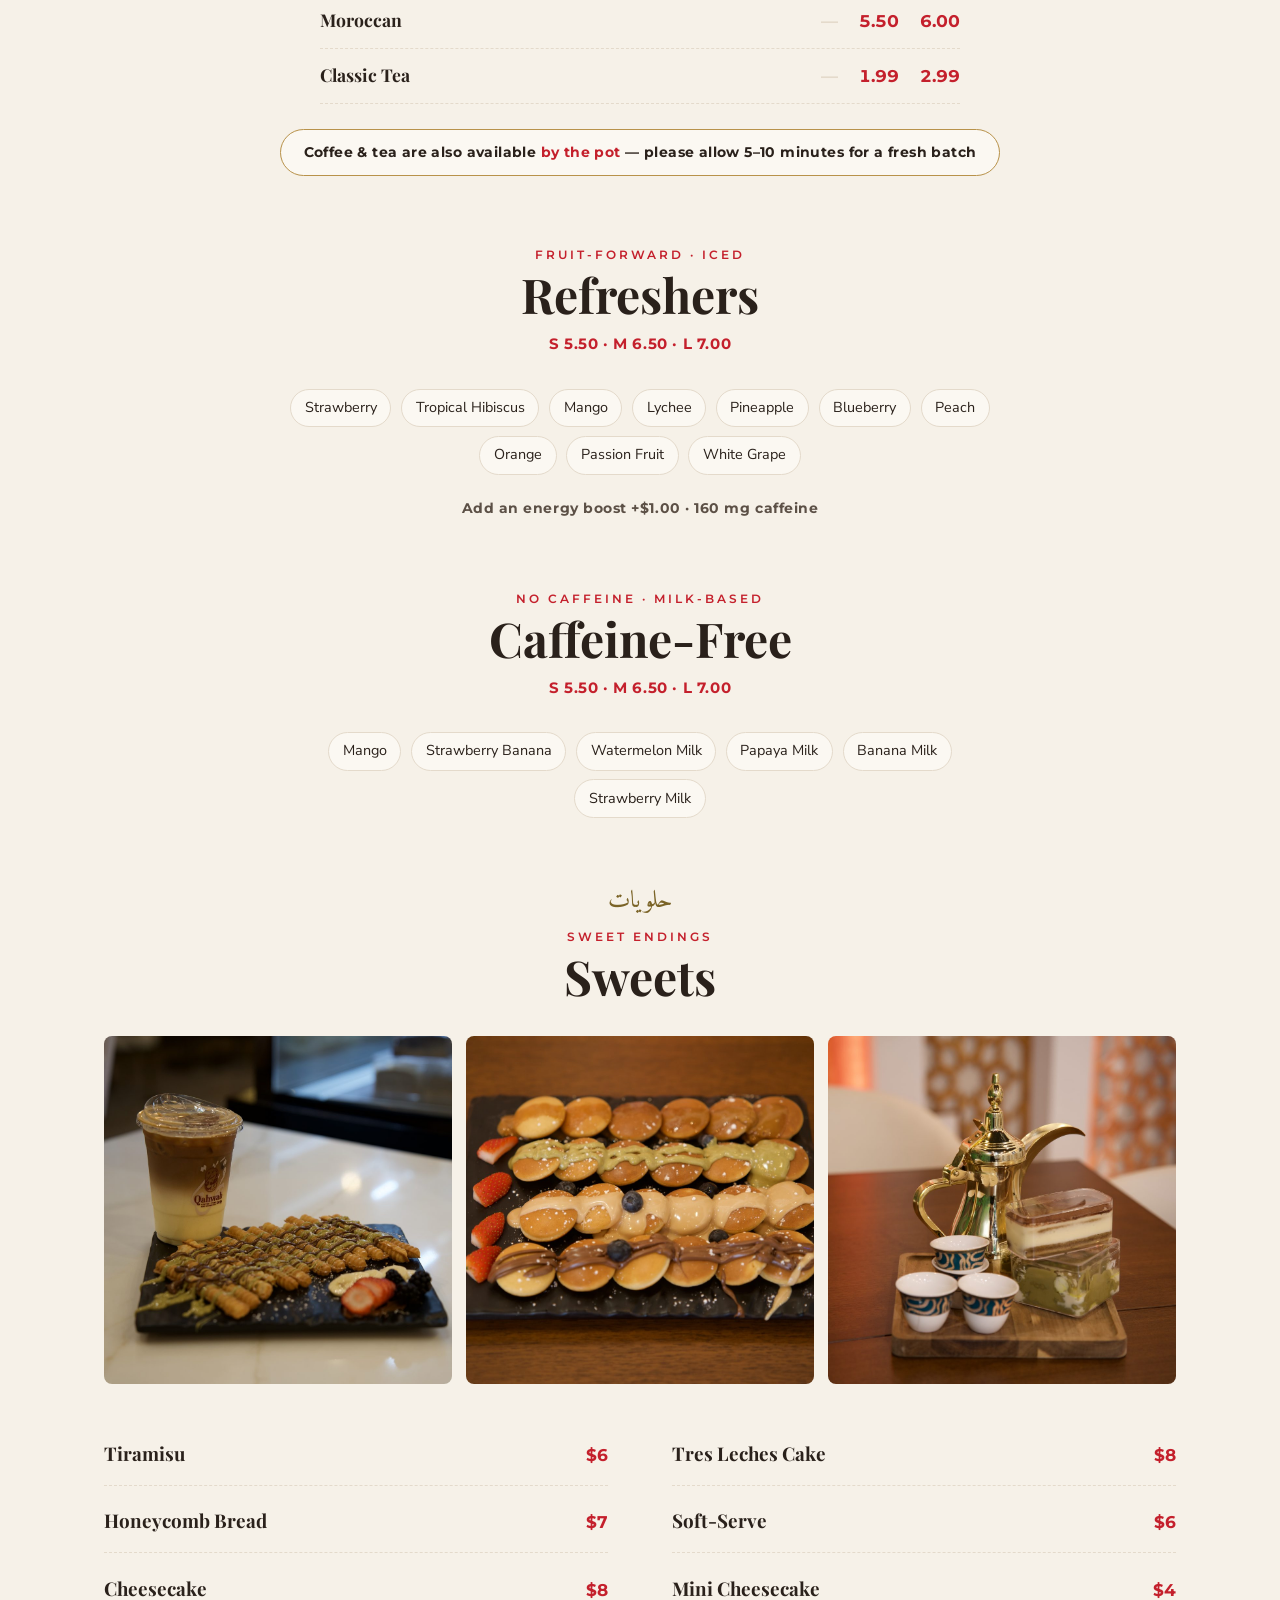
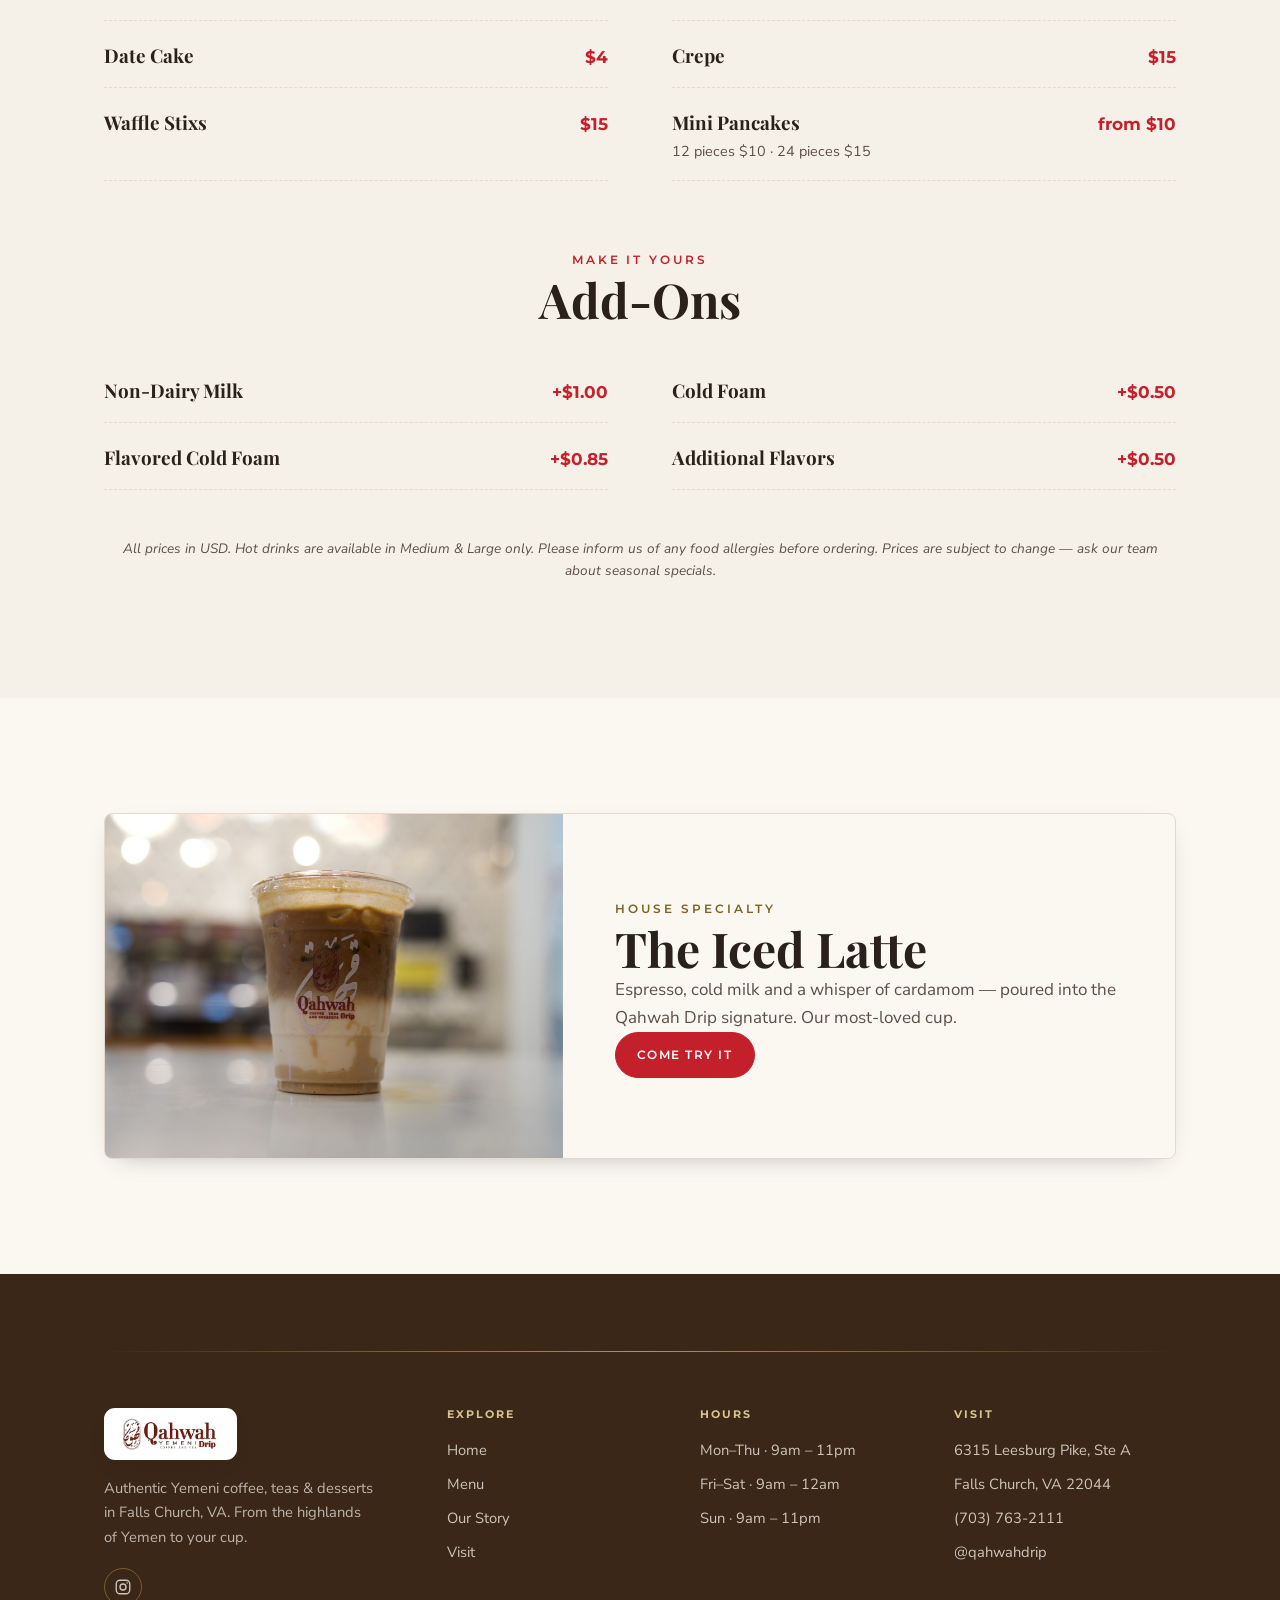
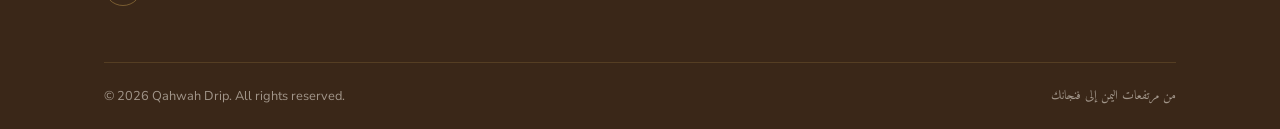
==== commit 5fd1344d: "Menu v2: full rebuild from the complete printed menu - Espresso: add Mocha, White Mocha, Caramel (4." ====
--- a/site/public/menu.html
+++ b/site/public/menu.html
@@ -4,7 +4,7 @@
   <meta charset="UTF-8" />
   <meta name="viewport" content="width=device-width, initial-scale=1.0" />
   <title>Menu — Qahwah Drip · Falls Church, VA</title>
-  <meta name="description" content="The Qahwah Drip menu: specialty espresso and signature lattes, matcha, fruit refreshers, caffeine-free milk drinks, Adeni tea, Saudi coffee and house-made desserts in Falls Church, VA." />
+  <meta name="description" content="The Qahwah Drip menu: specialty espresso and signature lattes, traditional coffee — drip, Turkish, Mufawaar, Saudi and qishr — matcha, teas, fruit refreshers, caffeine-free drinks and house-made sweets in Falls Church, VA." />
   <link rel="canonical" href="https://qahwahdrip.com/menu.html" />
   <meta name="robots" content="index, follow, max-image-preview:large, max-snippet:-1" />
   <meta name="author" content="Qahwah Drip" />
@@ -13,7 +13,7 @@
   <meta property="og:site_name" content="Qahwah Drip" />
   <meta property="og:locale" content="en_US" />
   <meta property="og:title" content="Menu — Qahwah Drip · Falls Church, VA" />
-  <meta property="og:description" content="Specialty espresso, signature lattes, matcha, fruit refreshers, caffeine-free drinks, Adeni tea, Saudi coffee and house-made desserts." />
+  <meta property="og:description" content="Specialty espresso, signature lattes, traditional coffee, matcha, teas, fruit refreshers, caffeine-free drinks and house-made sweets." />
   <meta property="og:url" content="https://qahwahdrip.com/menu.html" />
   <meta property="og:image" content="https://qahwahdrip.com/images/og-menu.jpg" />
   <meta property="og:image:width" content="1200" />
@@ -21,7 +21,7 @@
   <meta property="og:image:alt" content="A lineup of Qahwah Drip iced coffees, lattes and matcha" />
   <meta name="twitter:card" content="summary_large_image" />
   <meta name="twitter:title" content="Menu — Qahwah Drip · Falls Church, VA" />
-  <meta name="twitter:description" content="Specialty espresso, signature lattes, matcha, refreshers, caffeine-free drinks, Adeni tea, Saudi coffee & house-made desserts." />
+  <meta name="twitter:description" content="Specialty espresso, signature lattes, traditional coffee, matcha, teas, refreshers & house-made sweets." />
   <meta name="twitter:image" content="https://qahwahdrip.com/images/og-menu.jpg" />
   <meta name="twitter:image:alt" content="A lineup of Qahwah Drip iced coffees, lattes and matcha" />
   <link rel="manifest" href="site.webmanifest" />
@@ -35,7 +35,7 @@
       "@id": "https://qahwahdrip.com/#business",
       "name": "Qahwah Drip",
       "alternateName": "Qahwah Drip — Coffee, Teas and Desserts",
-      "description": "Authentic Yemeni coffee house in Falls Church, VA serving specialty espresso, signature lattes, matcha, fruit refreshers, caffeine-free milk drinks, Adeni tea, Saudi coffee and house-made desserts.",
+      "description": "Authentic Yemeni coffee house in Falls Church, VA serving specialty espresso, signature lattes, traditional coffee (drip, Turkish, Mufawaar, Saudi, qishr), matcha, teas, fruit refreshers, caffeine-free drinks and house-made sweets.",
       "url": "https://qahwahdrip.com/",
       "image": [
         "https://qahwahdrip.com/images/og-cover.jpg",
@@ -172,11 +172,12 @@
         <ul>
           <li><a href="#espresso">Espresso</a></li>
           <li><a href="#specialty">Specialty</a></li>
+          <li><a href="#coffee">Coffee</a></li>
           <li><a href="#matcha">Matcha</a></li>
+          <li><a href="#tea">Tea</a></li>
           <li><a href="#refreshers">Refreshers</a></li>
           <li><a href="#caffeine-free">Caffeine-Free</a></li>
-          <li><a href="#tea">Tea</a></li>
-          <li><a href="#desserts">Desserts</a></li>
+          <li><a href="#desserts">Sweets</a></li>
           <li><a href="#addons">Add-Ons</a></li>
         </ul>
       </div>
@@ -188,8 +189,7 @@
         <!-- Espresso -->
         <div class="menu-cat" id="espresso">
           <div class="menu-cat__head reveal">
-            <span class="arabic" lang="ar" dir="rtl">قهوة</span>
-            <span class="kicker">From the Bar</span>
+            <span class="kicker">Made Fresh · Perfect Drip</span>
             <h2>Espresso</h2>
           </div>
           <div class="size-list reveal">
@@ -197,6 +197,9 @@
             <div class="size-row"><span class="size-row__name">Americano</span><span class="size-row__p">3.75</span><span class="size-row__p">4.50</span><span class="size-row__p">5.50</span></div>
             <div class="size-row"><span class="size-row__name">Latte</span><span class="size-row__p">4.85</span><span class="size-row__p">5.95</span><span class="size-row__p">6.75</span></div>
             <div class="size-row"><span class="size-row__name">Cappuccino</span><span class="size-row__p size-row__p--na">—</span><span class="size-row__p">5.95</span><span class="size-row__p">6.75</span></div>
+            <div class="size-row"><span class="size-row__name">Mocha</span><span class="size-row__p">4.85</span><span class="size-row__p">5.95</span><span class="size-row__p">6.75</span></div>
+            <div class="size-row"><span class="size-row__name">White Mocha</span><span class="size-row__p">4.85</span><span class="size-row__p">5.95</span><span class="size-row__p">6.75</span></div>
+            <div class="size-row"><span class="size-row__name">Caramel</span><span class="size-row__p">4.85</span><span class="size-row__p">5.95</span><span class="size-row__p">6.75</span></div>
           </div>
         </div>
 
@@ -205,15 +208,37 @@
           <div class="menu-cat__head reveal">
             <span class="kicker">Signature Pours</span>
             <h2>Specialty</h2>
+            <span class="size-inline"><span class="iced">❄</span> = served iced</span>
           </div>
           <div class="size-list reveal">
             <div class="size-head"><span>Drink</span><span>S</span><span>M</span><span>L</span></div>
-            <div class="size-row"><span class="size-row__name">Pistachio Drink</span><span class="size-row__p">6.50</span><span class="size-row__p">7.75</span><span class="size-row__p">8.30</span></div>
+            <div class="size-row"><span class="size-row__name">Pistachio Latte</span><span class="size-row__p">6.50</span><span class="size-row__p">7.75</span><span class="size-row__p">8.30</span></div>
             <div class="size-row"><span class="size-row__name">Kinder Bueno</span><span class="size-row__p">6.50</span><span class="size-row__p">7.75</span><span class="size-row__p">8.30</span></div>
-            <div class="size-row"><span class="size-row__name">Biscoff Latte</span><span class="size-row__p">5.60</span><span class="size-row__p">6.75</span><span class="size-row__p">7.50</span></div>
+            <div class="size-row"><span class="size-row__name">Biscoff Latte <span class="iced" title="Served iced">❄</span></span><span class="size-row__p">5.60</span><span class="size-row__p">6.75</span><span class="size-row__p">7.50</span></div>
             <div class="size-row"><span class="size-row__name">Banana Latte</span><span class="size-row__p">5.60</span><span class="size-row__p">6.75</span><span class="size-row__p">7.50</span></div>
-            <div class="size-row"><span class="size-row__name">Brown Sugar Shaken Espresso</span><span class="size-row__p">5.60</span><span class="size-row__p">6.75</span><span class="size-row__p">7.50</span></div>
-            <div class="size-row"><span class="size-row__name">Mocha</span><span class="size-row__p">5.60</span><span class="size-row__p">6.75</span><span class="size-row__p">7.50</span></div>
+            <div class="size-row"><span class="size-row__name">Brown Sugar Shaken Espresso <span class="iced" title="Served iced">❄</span></span><span class="size-row__p">5.60</span><span class="size-row__p">6.75</span><span class="size-row__p">7.50</span></div>
+            <div class="size-row"><span class="size-row__name">Horchata Latte <span class="iced" title="Served iced">❄</span></span><span class="size-row__p">5.60</span><span class="size-row__p">6.75</span><span class="size-row__p">7.50</span></div>
+            <div class="size-row"><span class="size-row__name">Spanish Latte</span><span class="size-row__p">5.60</span><span class="size-row__p">6.75</span><span class="size-row__p">7.50</span></div>
+            <div class="size-row"><span class="size-row__name">Coconut Latte <span class="iced" title="Served iced">❄</span></span><span class="size-row__p">5.60</span><span class="size-row__p">6.75</span><span class="size-row__p">7.50</span></div>
+            <div class="size-row"><span class="size-row__name">Marshmallow Adeni Chai</span><span class="size-row__p">5.60</span><span class="size-row__p">6.75</span><span class="size-row__p">7.50</span></div>
+            <div class="size-row"><span class="size-row__name">Baladi</span><span class="size-row__p">5.60</span><span class="size-row__p">6.75</span><span class="size-row__p">7.50</span></div>
+          </div>
+        </div>
+
+        <!-- Coffee -->
+        <div class="menu-cat" id="coffee">
+          <div class="menu-cat__head reveal">
+            <span class="arabic" lang="ar" dir="rtl">قهوة</span>
+            <span class="kicker">House Tradition</span>
+            <h2>Coffee</h2>
+          </div>
+          <div class="size-list reveal">
+            <div class="size-head"><span>Drink</span><span>S</span><span>M</span><span>L</span></div>
+            <div class="size-row"><span class="size-row__name">Drip</span><span class="size-row__p">3.00</span><span class="size-row__p">3.50</span><span class="size-row__p">4.00</span></div>
+            <div class="size-row"><span class="size-row__name">Turkish</span><span class="size-row__p size-row__p--na">—</span><span class="size-row__p">6.00</span><span class="size-row__p size-row__p--na">—</span></div>
+            <div class="size-row"><span class="size-row__name">Mufawaar</span><span class="size-row__p size-row__p--na">—</span><span class="size-row__p">6.00</span><span class="size-row__p">6.50</span></div>
+            <div class="size-row"><span class="size-row__name">Saudi</span><span class="size-row__p size-row__p--na">—</span><span class="size-row__p">5.50</span><span class="size-row__p">6.00</span></div>
+            <div class="size-row"><span class="size-row__name">Qishr <span class="arabic" lang="ar" dir="rtl">قشر</span></span><span class="size-row__p size-row__p--na">—</span><span class="size-row__p">6.00</span><span class="size-row__p">6.50</span></div>
           </div>
         </div>
 
@@ -222,18 +247,34 @@
           <div class="menu-cat__head reveal">
             <span class="kicker">Stone-Ground</span>
             <h2>Matcha</h2>
+            <span class="size-inline">S 6.50 · M 7.50 · L 8.50</span>
+          </div>
+          <ul class="flavor-list reveal">
+            <li>Banana</li>
+            <li>Horchata</li>
+            <li>Strawberry</li>
+            <li>Mango</li>
+            <li>Coconut</li>
+            <li>Carrot Cake</li>
+          </ul>
+          <p class="milk-note reveal">Make any drink with <strong>non-dairy milk</strong> for +$1.00</p>
+        </div>
+
+        <!-- Tea -->
+        <div class="menu-cat" id="tea">
+          <div class="menu-cat__head reveal">
+            <span class="arabic" lang="ar" dir="rtl">شاي</span>
+            <span class="kicker">Steeped Slow</span>
+            <h2>Tea</h2>
           </div>
           <div class="size-list reveal">
-            <div class="size-head"><span>Flavor</span><span>S</span><span>M</span><span>L</span></div>
-            <div class="size-row"><span class="size-row__name">Plain</span><span class="size-row__p">6.00</span><span class="size-row__p">7.00</span><span class="size-row__p">8.00</span></div>
-            <div class="size-row"><span class="size-row__name">Biscoff</span><span class="size-row__p">6.50</span><span class="size-row__p">7.50</span><span class="size-row__p">8.50</span></div>
-            <div class="size-row"><span class="size-row__name">Carrot Cake</span><span class="size-row__p">6.50</span><span class="size-row__p">7.50</span><span class="size-row__p">8.50</span></div>
-            <div class="size-row"><span class="size-row__name">Strawberry</span><span class="size-row__p">6.50</span><span class="size-row__p">7.50</span><span class="size-row__p">8.50</span></div>
-            <div class="size-row"><span class="size-row__name">Mango</span><span class="size-row__p">6.50</span><span class="size-row__p">7.50</span><span class="size-row__p">8.50</span></div>
-            <div class="size-row"><span class="size-row__name">Coconut</span><span class="size-row__p">6.50</span><span class="size-row__p">7.50</span><span class="size-row__p">8.50</span></div>
-            <div class="size-row"><span class="size-row__name">Horchata</span><span class="size-row__p">6.50</span><span class="size-row__p">7.50</span><span class="size-row__p">8.50</span></div>
-          </div>
-          <p class="milk-note reveal">Make any drink with <strong>non-dairy milk</strong> for +$1.00</p>
+            <div class="size-head"><span>Drink</span><span>S</span><span>M</span><span>L</span></div>
+            <div class="size-row"><span class="size-row__name">Adeni <span class="arabic" lang="ar" dir="rtl">شاي عدني</span></span><span class="size-row__p">5.50</span><span class="size-row__p">6.00</span><span class="size-row__p">6.50</span></div>
+            <div class="size-row"><span class="size-row__name">Spiced Black Tea</span><span class="size-row__p">5.50</span><span class="size-row__p">6.00</span><span class="size-row__p">6.50</span></div>
+            <div class="size-row"><span class="size-row__name">Moroccan</span><span class="size-row__p size-row__p--na">—</span><span class="size-row__p">5.50</span><span class="size-row__p">6.00</span></div>
+            <div class="size-row"><span class="size-row__name">Classic Tea</span><span class="size-row__p size-row__p--na">—</span><span class="size-row__p">1.99</span><span class="size-row__p">2.99</span></div>
+          </div>
+          <p class="milk-note reveal">Coffee &amp; tea are also available <strong>by the pot</strong> — please allow 5–10 minutes for a fresh batch</p>
         </div>
 
         <!-- Refreshers -->
@@ -247,12 +288,15 @@
             <li>Strawberry</li>
             <li>Tropical Hibiscus</li>
             <li>Mango</li>
+            <li>Lychee</li>
             <li>Pineapple</li>
             <li>Blueberry</li>
-            <li>Lychee</li>
             <li>Peach</li>
             <li>Orange</li>
+            <li>Passion Fruit</li>
+            <li>White Grape</li>
           </ul>
+          <p class="addon-note reveal">Add an energy boost +$1.00 · 160 mg caffeine</p>
         </div>
 
         <!-- Caffeine-Free -->
@@ -266,74 +310,53 @@
             <li>Mango</li>
             <li>Strawberry Banana</li>
             <li>Watermelon Milk</li>
-            <li>Biscoff Milk</li>
-            <li>Kinder Bueno Milk</li>
+            <li>Papaya Milk</li>
             <li>Banana Milk</li>
-            <li>Pistachio Milk</li>
             <li>Strawberry Milk</li>
           </ul>
         </div>
 
-        <!-- Tea & Saudi Coffee -->
-        <div class="menu-cat" id="tea">
-          <div class="menu-cat__head reveal">
-            <span class="arabic" lang="ar" dir="rtl">شاي</span>
-            <span class="kicker">Steeped Slow</span>
-            <h2>Tea &amp; Saudi Coffee</h2>
-          </div>
-          <div class="size-list reveal">
-            <div class="size-head"><span>Drink</span><span>S</span><span>M</span><span>L</span></div>
-            <div class="size-row"><span class="size-row__name">Adeni Tea <span class="arabic" lang="ar" dir="rtl">شاي عدني</span></span><span class="size-row__p">5.50</span><span class="size-row__p">6.00</span><span class="size-row__p">6.50</span></div>
-            <div class="size-row"><span class="size-row__name">Saudi Coffee</span><span class="size-row__p size-row__p--na">—</span><span class="size-row__p">5.50</span><span class="size-row__p">6.00</span></div>
-          </div>
-          <p class="milk-note reveal">Adeni Tea &amp; Saudi Coffee are also available <strong>by the pot</strong></p>
-        </div>
-
-        <!-- Desserts -->
+        <!-- Sweets -->
         <div class="menu-cat" id="desserts">
           <div class="menu-cat__head reveal">
             <span class="arabic" lang="ar" dir="rtl">حلويات</span>
             <span class="kicker">Sweet Endings</span>
-            <h2>Desserts</h2>
+            <h2>Sweets</h2>
           </div>
           <div class="gallery gallery--six reveal" style="margin-bottom:2.4rem">
             <a href="images/dessert-churros.jpg"><img src="images/dessert-churros.jpg" alt="Crispy churros drizzled with chocolate and pistachio, with fresh fruit" loading="lazy" /></a>
-            <a href="images/dessert-pancakes.jpg"><img src="images/dessert-pancakes.jpg" alt="Mini Yemeni pancakes with matcha, chocolate and berries" loading="lazy" /></a>
+            <a href="images/dessert-pancakes.jpg"><img src="images/dessert-pancakes.jpg" alt="Mini pancakes with matcha, chocolate and berries" loading="lazy" /></a>
             <a href="images/dallah-cake.jpg"><img src="images/dallah-cake.jpg" alt="Tiramisu and cake slices served with a gold dallah" loading="lazy" /></a>
           </div>
           <div class="menu-list reveal">
-            <div class="menu-item"><span class="menu-item__name">Tiramisu</span><span class="menu-item__price">$4</span></div>
-            <div class="menu-item"><span class="menu-item__name">Tres Leches Cake</span><span class="menu-item__price">$6</span></div>
-            <div class="menu-item"><span class="menu-item__name">Honeycomb Bread</span><span class="menu-item__price">$5</span></div>
-            <div class="menu-item"><span class="menu-item__name">Sabaya <span class="arabic" lang="ar" dir="rtl">صبايا</span></span><span class="menu-item__price">$5</span></div>
-            <div class="menu-item"><span class="menu-item__name">Soft Serve</span><span class="menu-item__price">$4</span></div>
-            <div class="menu-item"><span class="menu-item__name">Cheesecake</span><span class="menu-item__price">$5</span></div>
-            <div class="menu-item"><span class="menu-item__name">Basbousa <span class="arabic" lang="ar" dir="rtl">بسبوسة</span></span><span class="menu-item__price">$5</span></div>
-            <div class="menu-item"><span class="menu-item__name">Date Cake</span><span class="menu-item__price">$5</span></div>
-          </div>
-        </div>
-
-        <!-- Add-Ons & Options -->
+            <div class="menu-item"><span class="menu-item__name">Tiramisu</span><span class="menu-item__price">$6</span></div>
+            <div class="menu-item"><span class="menu-item__name">Tres Leches Cake</span><span class="menu-item__price">$8</span></div>
+            <div class="menu-item"><span class="menu-item__name">Honeycomb Bread</span><span class="menu-item__price">$7</span></div>
+            <div class="menu-item"><span class="menu-item__name">Soft-Serve</span><span class="menu-item__price">$6</span></div>
+            <div class="menu-item"><span class="menu-item__name">Cheesecake</span><span class="menu-item__price">$8</span></div>
+            <div class="menu-item"><span class="menu-item__name">Mini Cheesecake</span><span class="menu-item__price">$4</span></div>
+            <div class="menu-item"><span class="menu-item__name">Date Cake</span><span class="menu-item__price">$4</span></div>
+            <div class="menu-item"><span class="menu-item__name">Crepe</span><span class="menu-item__price">$15</span></div>
+            <div class="menu-item"><span class="menu-item__name">Waffle Stixs</span><span class="menu-item__price">$15</span></div>
+            <div class="menu-item"><span class="menu-item__name">Mini Pancakes</span><span class="menu-item__price">from $10</span><span class="menu-item__desc">12 pieces $10 · 24 pieces $15</span></div>
+          </div>
+        </div>
+
+        <!-- Add-Ons -->
         <div class="menu-cat" id="addons">
           <div class="menu-cat__head reveal">
             <span class="kicker">Make It Yours</span>
-            <h2>Add-Ons &amp; Options</h2>
-          </div>
-          <ul class="flavor-list reveal">
-            <li>Kinder Bueno</li>
-            <li>Biscoff Crunch</li>
-            <li>Nutella</li>
-            <li>Chocolate Crunch</li>
-            <li>Pistachio</li>
-            <li>White Chocolate</li>
-            <li>Condensed Milk</li>
-            <li>Kunafa Pistachio</li>
-            <li>Kunafa, White Chocolate &amp; Honey</li>
-          </ul>
-          <p class="addon-note reveal">Add-ons +$1.50 each</p>
-        </div>
-
-        <p class="menu-note">All prices in USD. Please inform us of any food allergies before ordering. Prices are subject to change — ask our team about seasonal specials.</p>
+            <h2>Add-Ons</h2>
+          </div>
+          <div class="menu-list reveal">
+            <div class="menu-item"><span class="menu-item__name">Non-Dairy Milk</span><span class="menu-item__price">+$1.00</span></div>
+            <div class="menu-item"><span class="menu-item__name">Cold Foam</span><span class="menu-item__price">+$0.50</span></div>
+            <div class="menu-item"><span class="menu-item__name">Flavored Cold Foam</span><span class="menu-item__price">+$0.85</span></div>
+            <div class="menu-item"><span class="menu-item__name">Additional Flavors</span><span class="menu-item__price">+$0.50</span></div>
+          </div>
+        </div>
+
+        <p class="menu-note">All prices in USD. Hot drinks are available in Medium &amp; Large only. Please inform us of any food allergies before ordering. Prices are subject to change — ask our team about seasonal specials.</p>
       </div>
     </section>
 
--- a/site/public/css/styles.css
+++ b/site/public/css/styles.css
@@ -318,6 +318,7 @@
 .addon-note { text-align:center; margin-top:1.4rem; font-family:var(--label); font-weight:700; letter-spacing:.04em; color:var(--ink-soft); font-size:.85rem; }
 .milk-note { display:block; width:max-content; max-width:100%; margin:1.6rem auto 0; padding:.7rem 1.4rem; border:1px solid var(--brass); border-radius:999px; background:var(--linen); text-align:center; font-family:var(--label); font-weight:700; letter-spacing:.03em; color:var(--ink); font-size:.85rem; }
 .milk-note strong { color:var(--red); }
+.iced { color:#5aa7d8; font-size:.85em; margin-left:.25em; }
 
 .specialty { display:grid; grid-template-columns: 0.9fr 1.1fr; gap: clamp(1.5rem,4vw,3.5rem); align-items:center; background: var(--linen); border:1px solid var(--line); border-radius: var(--radius); overflow:hidden; box-shadow: var(--shadow-sm); }
 .specialty img { width:100%; height:100%; object-fit:cover; aspect-ratio: 4/3; }
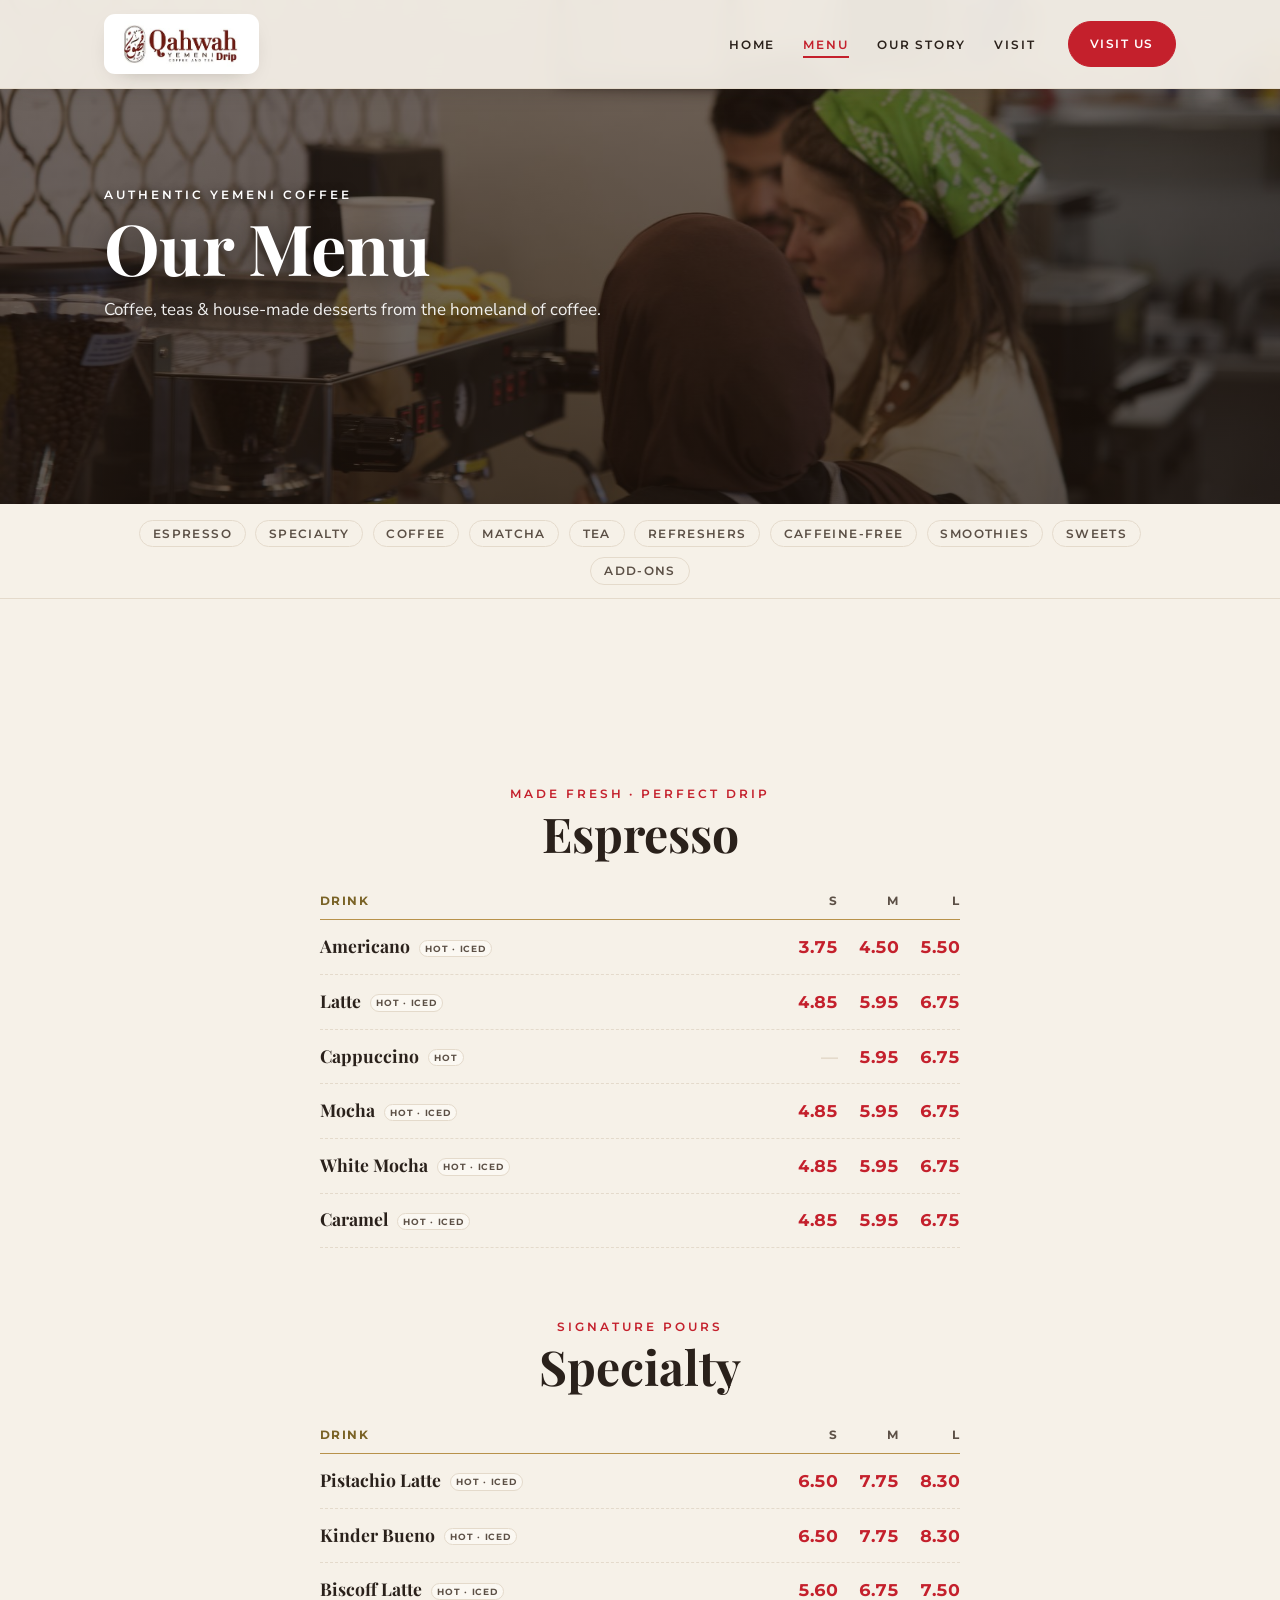
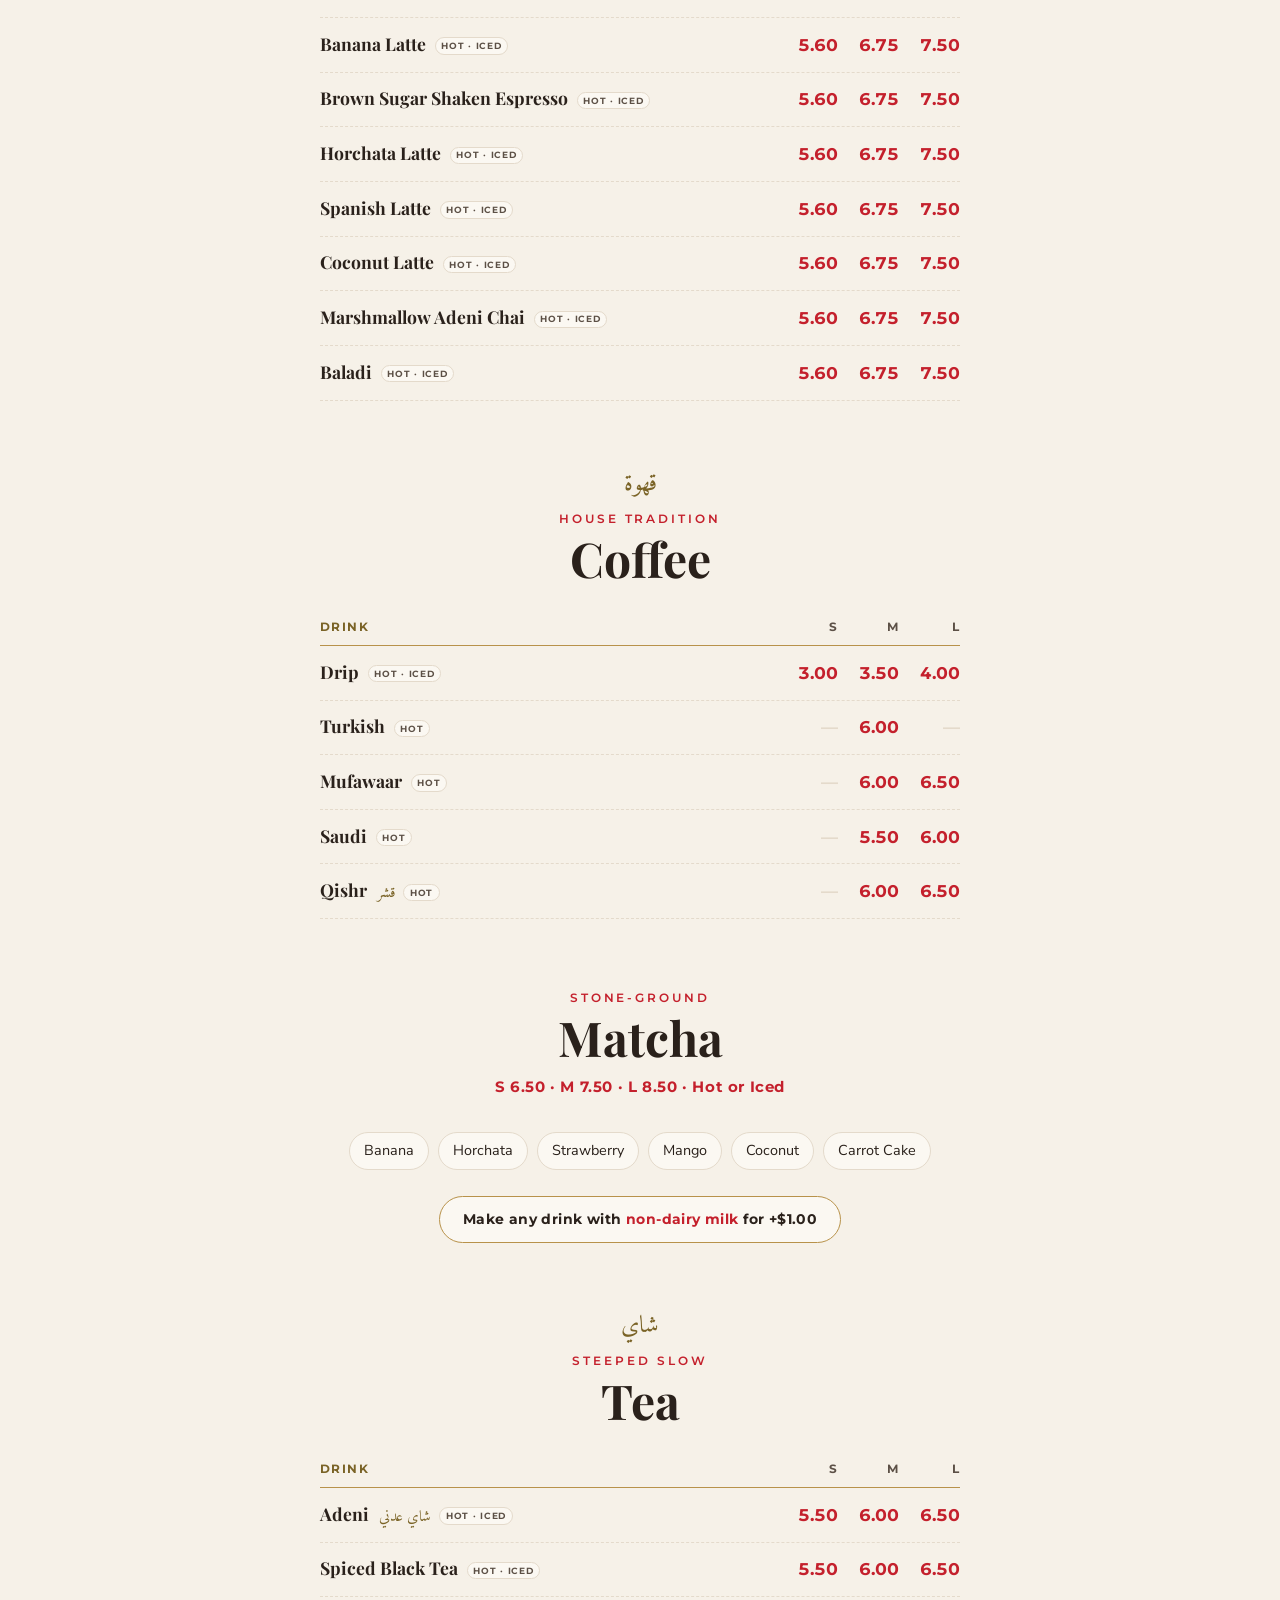
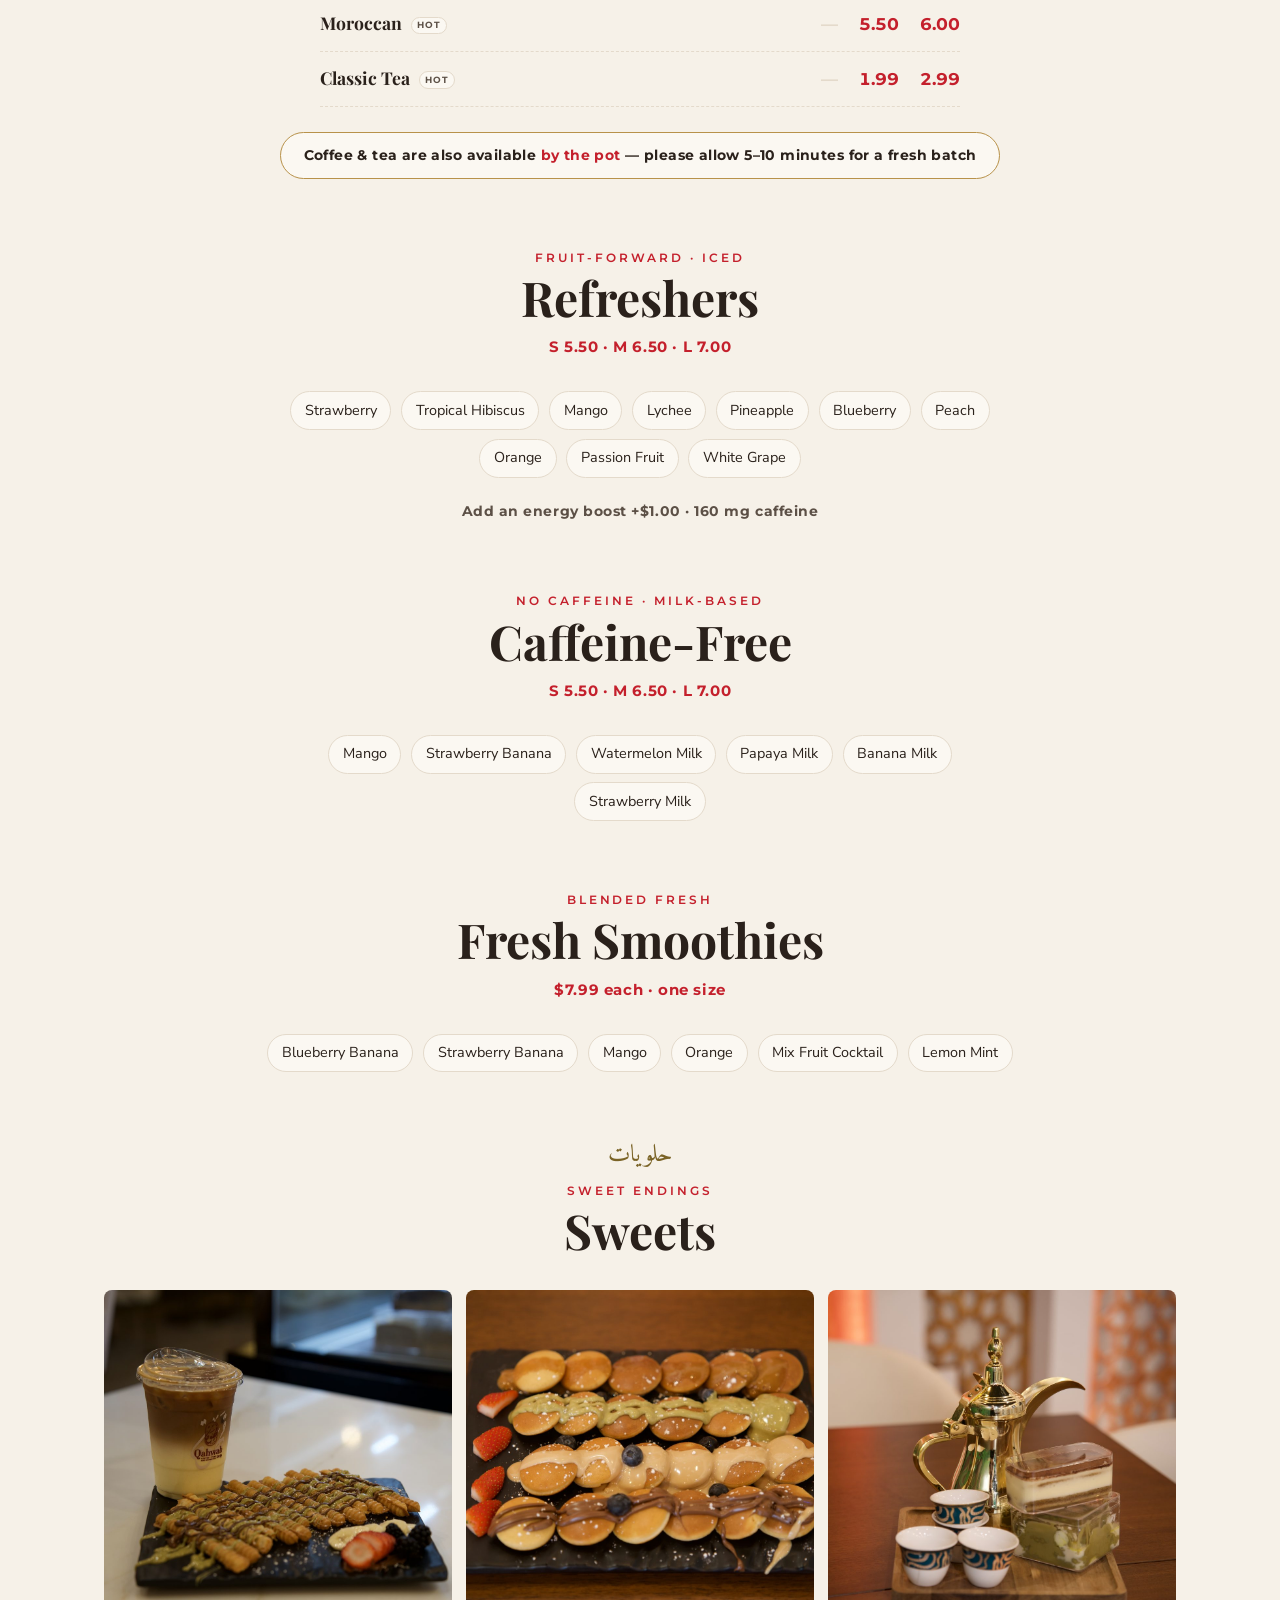
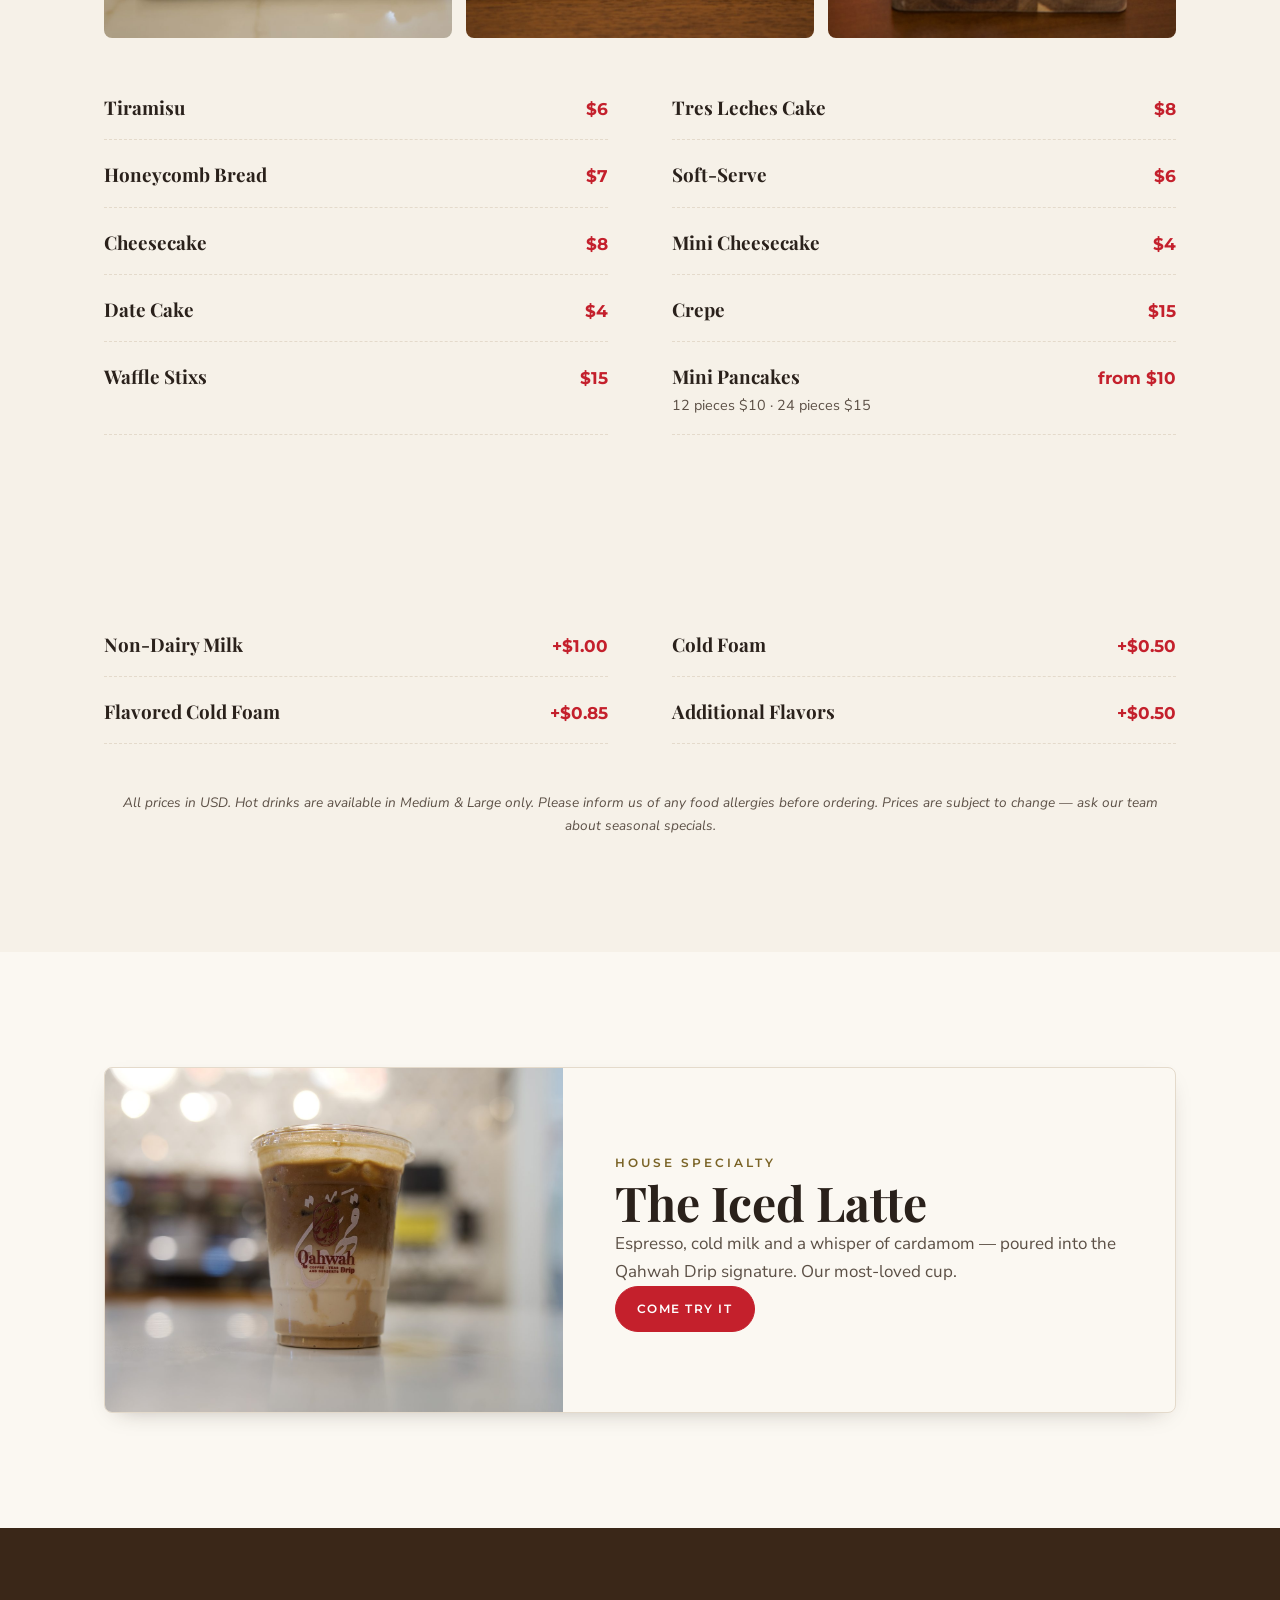
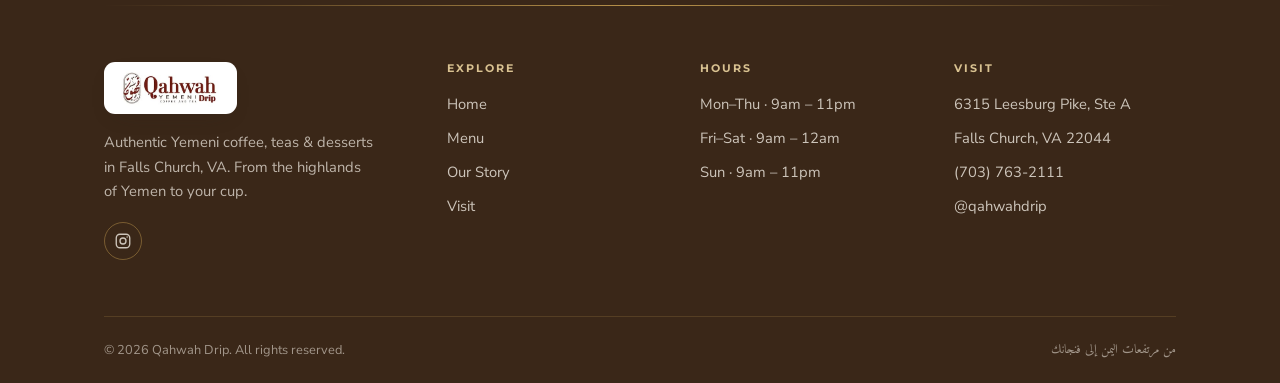
==== commit 0c0608e9: "Add hot/iced tags to every drink + Fresh Smoothies section - Temperature tags next to drink names in" ====
--- a/site/public/menu.html
+++ b/site/public/menu.html
@@ -4,7 +4,7 @@
   <meta charset="UTF-8" />
   <meta name="viewport" content="width=device-width, initial-scale=1.0" />
   <title>Menu — Qahwah Drip · Falls Church, VA</title>
-  <meta name="description" content="The Qahwah Drip menu: specialty espresso and signature lattes, traditional coffee — drip, Turkish, Mufawaar, Saudi and qishr — matcha, teas, fruit refreshers, caffeine-free drinks and house-made sweets in Falls Church, VA." />
+  <meta name="description" content="The Qahwah Drip menu: specialty espresso and signature lattes, traditional coffee — drip, Turkish, Mufawaar, Saudi and qishr — matcha, teas, fruit refreshers, fresh smoothies, caffeine-free drinks and house-made sweets in Falls Church, VA." />
   <link rel="canonical" href="https://qahwahdrip.com/menu.html" />
   <meta name="robots" content="index, follow, max-image-preview:large, max-snippet:-1" />
   <meta name="author" content="Qahwah Drip" />
@@ -13,7 +13,7 @@
   <meta property="og:site_name" content="Qahwah Drip" />
   <meta property="og:locale" content="en_US" />
   <meta property="og:title" content="Menu — Qahwah Drip · Falls Church, VA" />
-  <meta property="og:description" content="Specialty espresso, signature lattes, traditional coffee, matcha, teas, fruit refreshers, caffeine-free drinks and house-made sweets." />
+  <meta property="og:description" content="Specialty espresso, signature lattes, traditional coffee, matcha, teas, fruit refreshers, fresh smoothies, caffeine-free drinks and house-made sweets." />
   <meta property="og:url" content="https://qahwahdrip.com/menu.html" />
   <meta property="og:image" content="https://qahwahdrip.com/images/og-menu.jpg" />
   <meta property="og:image:width" content="1200" />
@@ -21,7 +21,7 @@
   <meta property="og:image:alt" content="A lineup of Qahwah Drip iced coffees, lattes and matcha" />
   <meta name="twitter:card" content="summary_large_image" />
   <meta name="twitter:title" content="Menu — Qahwah Drip · Falls Church, VA" />
-  <meta name="twitter:description" content="Specialty espresso, signature lattes, traditional coffee, matcha, teas, refreshers & house-made sweets." />
+  <meta name="twitter:description" content="Specialty espresso, signature lattes, traditional coffee, matcha, teas, refreshers, smoothies & house-made sweets." />
   <meta name="twitter:image" content="https://qahwahdrip.com/images/og-menu.jpg" />
   <meta name="twitter:image:alt" content="A lineup of Qahwah Drip iced coffees, lattes and matcha" />
   <link rel="manifest" href="site.webmanifest" />
@@ -35,7 +35,7 @@
       "@id": "https://qahwahdrip.com/#business",
       "name": "Qahwah Drip",
       "alternateName": "Qahwah Drip — Coffee, Teas and Desserts",
-      "description": "Authentic Yemeni coffee house in Falls Church, VA serving specialty espresso, signature lattes, traditional coffee (drip, Turkish, Mufawaar, Saudi, qishr), matcha, teas, fruit refreshers, caffeine-free drinks and house-made sweets.",
+      "description": "Authentic Yemeni coffee house in Falls Church, VA serving specialty espresso, signature lattes, traditional coffee (drip, Turkish, Mufawaar, Saudi, qishr), matcha, teas, fruit refreshers, fresh smoothies, caffeine-free drinks and house-made sweets.",
       "url": "https://qahwahdrip.com/",
       "image": [
         "https://qahwahdrip.com/images/og-cover.jpg",
@@ -177,6 +177,7 @@
           <li><a href="#tea">Tea</a></li>
           <li><a href="#refreshers">Refreshers</a></li>
           <li><a href="#caffeine-free">Caffeine-Free</a></li>
+          <li><a href="#smoothies">Smoothies</a></li>
           <li><a href="#desserts">Sweets</a></li>
           <li><a href="#addons">Add-Ons</a></li>
         </ul>
@@ -194,12 +195,12 @@
           </div>
           <div class="size-list reveal">
             <div class="size-head"><span>Drink</span><span>S</span><span>M</span><span>L</span></div>
-            <div class="size-row"><span class="size-row__name">Americano</span><span class="size-row__p">3.75</span><span class="size-row__p">4.50</span><span class="size-row__p">5.50</span></div>
-            <div class="size-row"><span class="size-row__name">Latte</span><span class="size-row__p">4.85</span><span class="size-row__p">5.95</span><span class="size-row__p">6.75</span></div>
-            <div class="size-row"><span class="size-row__name">Cappuccino</span><span class="size-row__p size-row__p--na">—</span><span class="size-row__p">5.95</span><span class="size-row__p">6.75</span></div>
-            <div class="size-row"><span class="size-row__name">Mocha</span><span class="size-row__p">4.85</span><span class="size-row__p">5.95</span><span class="size-row__p">6.75</span></div>
-            <div class="size-row"><span class="size-row__name">White Mocha</span><span class="size-row__p">4.85</span><span class="size-row__p">5.95</span><span class="size-row__p">6.75</span></div>
-            <div class="size-row"><span class="size-row__name">Caramel</span><span class="size-row__p">4.85</span><span class="size-row__p">5.95</span><span class="size-row__p">6.75</span></div>
+            <div class="size-row"><span class="size-row__name">Americano <span class="temp">Hot · Iced</span></span><span class="size-row__p">3.75</span><span class="size-row__p">4.50</span><span class="size-row__p">5.50</span></div>
+            <div class="size-row"><span class="size-row__name">Latte <span class="temp">Hot · Iced</span></span><span class="size-row__p">4.85</span><span class="size-row__p">5.95</span><span class="size-row__p">6.75</span></div>
+            <div class="size-row"><span class="size-row__name">Cappuccino <span class="temp">Hot</span></span><span class="size-row__p size-row__p--na">—</span><span class="size-row__p">5.95</span><span class="size-row__p">6.75</span></div>
+            <div class="size-row"><span class="size-row__name">Mocha <span class="temp">Hot · Iced</span></span><span class="size-row__p">4.85</span><span class="size-row__p">5.95</span><span class="size-row__p">6.75</span></div>
+            <div class="size-row"><span class="size-row__name">White Mocha <span class="temp">Hot · Iced</span></span><span class="size-row__p">4.85</span><span class="size-row__p">5.95</span><span class="size-row__p">6.75</span></div>
+            <div class="size-row"><span class="size-row__name">Caramel <span class="temp">Hot · Iced</span></span><span class="size-row__p">4.85</span><span class="size-row__p">5.95</span><span class="size-row__p">6.75</span></div>
           </div>
         </div>
 
@@ -208,20 +209,19 @@
           <div class="menu-cat__head reveal">
             <span class="kicker">Signature Pours</span>
             <h2>Specialty</h2>
-            <span class="size-inline"><span class="iced">❄</span> = served iced</span>
           </div>
           <div class="size-list reveal">
             <div class="size-head"><span>Drink</span><span>S</span><span>M</span><span>L</span></div>
-            <div class="size-row"><span class="size-row__name">Pistachio Latte</span><span class="size-row__p">6.50</span><span class="size-row__p">7.75</span><span class="size-row__p">8.30</span></div>
-            <div class="size-row"><span class="size-row__name">Kinder Bueno</span><span class="size-row__p">6.50</span><span class="size-row__p">7.75</span><span class="size-row__p">8.30</span></div>
-            <div class="size-row"><span class="size-row__name">Biscoff Latte <span class="iced" title="Served iced">❄</span></span><span class="size-row__p">5.60</span><span class="size-row__p">6.75</span><span class="size-row__p">7.50</span></div>
-            <div class="size-row"><span class="size-row__name">Banana Latte</span><span class="size-row__p">5.60</span><span class="size-row__p">6.75</span><span class="size-row__p">7.50</span></div>
-            <div class="size-row"><span class="size-row__name">Brown Sugar Shaken Espresso <span class="iced" title="Served iced">❄</span></span><span class="size-row__p">5.60</span><span class="size-row__p">6.75</span><span class="size-row__p">7.50</span></div>
-            <div class="size-row"><span class="size-row__name">Horchata Latte <span class="iced" title="Served iced">❄</span></span><span class="size-row__p">5.60</span><span class="size-row__p">6.75</span><span class="size-row__p">7.50</span></div>
-            <div class="size-row"><span class="size-row__name">Spanish Latte</span><span class="size-row__p">5.60</span><span class="size-row__p">6.75</span><span class="size-row__p">7.50</span></div>
-            <div class="size-row"><span class="size-row__name">Coconut Latte <span class="iced" title="Served iced">❄</span></span><span class="size-row__p">5.60</span><span class="size-row__p">6.75</span><span class="size-row__p">7.50</span></div>
-            <div class="size-row"><span class="size-row__name">Marshmallow Adeni Chai</span><span class="size-row__p">5.60</span><span class="size-row__p">6.75</span><span class="size-row__p">7.50</span></div>
-            <div class="size-row"><span class="size-row__name">Baladi</span><span class="size-row__p">5.60</span><span class="size-row__p">6.75</span><span class="size-row__p">7.50</span></div>
+            <div class="size-row"><span class="size-row__name">Pistachio Latte <span class="temp">Hot · Iced</span></span><span class="size-row__p">6.50</span><span class="size-row__p">7.75</span><span class="size-row__p">8.30</span></div>
+            <div class="size-row"><span class="size-row__name">Kinder Bueno <span class="temp">Hot · Iced</span></span><span class="size-row__p">6.50</span><span class="size-row__p">7.75</span><span class="size-row__p">8.30</span></div>
+            <div class="size-row"><span class="size-row__name">Biscoff Latte <span class="temp">Hot · Iced</span></span><span class="size-row__p">5.60</span><span class="size-row__p">6.75</span><span class="size-row__p">7.50</span></div>
+            <div class="size-row"><span class="size-row__name">Banana Latte <span class="temp">Hot · Iced</span></span><span class="size-row__p">5.60</span><span class="size-row__p">6.75</span><span class="size-row__p">7.50</span></div>
+            <div class="size-row"><span class="size-row__name">Brown Sugar Shaken Espresso <span class="temp">Hot · Iced</span></span><span class="size-row__p">5.60</span><span class="size-row__p">6.75</span><span class="size-row__p">7.50</span></div>
+            <div class="size-row"><span class="size-row__name">Horchata Latte <span class="temp">Hot · Iced</span></span><span class="size-row__p">5.60</span><span class="size-row__p">6.75</span><span class="size-row__p">7.50</span></div>
+            <div class="size-row"><span class="size-row__name">Spanish Latte <span class="temp">Hot · Iced</span></span><span class="size-row__p">5.60</span><span class="size-row__p">6.75</span><span class="size-row__p">7.50</span></div>
+            <div class="size-row"><span class="size-row__name">Coconut Latte <span class="temp">Hot · Iced</span></span><span class="size-row__p">5.60</span><span class="size-row__p">6.75</span><span class="size-row__p">7.50</span></div>
+            <div class="size-row"><span class="size-row__name">Marshmallow Adeni Chai <span class="temp">Hot · Iced</span></span><span class="size-row__p">5.60</span><span class="size-row__p">6.75</span><span class="size-row__p">7.50</span></div>
+            <div class="size-row"><span class="size-row__name">Baladi <span class="temp">Hot · Iced</span></span><span class="size-row__p">5.60</span><span class="size-row__p">6.75</span><span class="size-row__p">7.50</span></div>
           </div>
         </div>
 
@@ -234,11 +234,11 @@
           </div>
           <div class="size-list reveal">
             <div class="size-head"><span>Drink</span><span>S</span><span>M</span><span>L</span></div>
-            <div class="size-row"><span class="size-row__name">Drip</span><span class="size-row__p">3.00</span><span class="size-row__p">3.50</span><span class="size-row__p">4.00</span></div>
-            <div class="size-row"><span class="size-row__name">Turkish</span><span class="size-row__p size-row__p--na">—</span><span class="size-row__p">6.00</span><span class="size-row__p size-row__p--na">—</span></div>
-            <div class="size-row"><span class="size-row__name">Mufawaar</span><span class="size-row__p size-row__p--na">—</span><span class="size-row__p">6.00</span><span class="size-row__p">6.50</span></div>
-            <div class="size-row"><span class="size-row__name">Saudi</span><span class="size-row__p size-row__p--na">—</span><span class="size-row__p">5.50</span><span class="size-row__p">6.00</span></div>
-            <div class="size-row"><span class="size-row__name">Qishr <span class="arabic" lang="ar" dir="rtl">قشر</span></span><span class="size-row__p size-row__p--na">—</span><span class="size-row__p">6.00</span><span class="size-row__p">6.50</span></div>
+            <div class="size-row"><span class="size-row__name">Drip <span class="temp">Hot · Iced</span></span><span class="size-row__p">3.00</span><span class="size-row__p">3.50</span><span class="size-row__p">4.00</span></div>
+            <div class="size-row"><span class="size-row__name">Turkish <span class="temp">Hot</span></span><span class="size-row__p size-row__p--na">—</span><span class="size-row__p">6.00</span><span class="size-row__p size-row__p--na">—</span></div>
+            <div class="size-row"><span class="size-row__name">Mufawaar <span class="temp">Hot</span></span><span class="size-row__p size-row__p--na">—</span><span class="size-row__p">6.00</span><span class="size-row__p">6.50</span></div>
+            <div class="size-row"><span class="size-row__name">Saudi <span class="temp">Hot</span></span><span class="size-row__p size-row__p--na">—</span><span class="size-row__p">5.50</span><span class="size-row__p">6.00</span></div>
+            <div class="size-row"><span class="size-row__name">Qishr <span class="arabic" lang="ar" dir="rtl">قشر</span> <span class="temp">Hot</span></span><span class="size-row__p size-row__p--na">—</span><span class="size-row__p">6.00</span><span class="size-row__p">6.50</span></div>
           </div>
         </div>
 
@@ -247,7 +247,7 @@
           <div class="menu-cat__head reveal">
             <span class="kicker">Stone-Ground</span>
             <h2>Matcha</h2>
-            <span class="size-inline">S 6.50 · M 7.50 · L 8.50</span>
+            <span class="size-inline">S 6.50 · M 7.50 · L 8.50 · Hot or Iced</span>
           </div>
           <ul class="flavor-list reveal">
             <li>Banana</li>
@@ -269,10 +269,10 @@
           </div>
           <div class="size-list reveal">
             <div class="size-head"><span>Drink</span><span>S</span><span>M</span><span>L</span></div>
-            <div class="size-row"><span class="size-row__name">Adeni <span class="arabic" lang="ar" dir="rtl">شاي عدني</span></span><span class="size-row__p">5.50</span><span class="size-row__p">6.00</span><span class="size-row__p">6.50</span></div>
-            <div class="size-row"><span class="size-row__name">Spiced Black Tea</span><span class="size-row__p">5.50</span><span class="size-row__p">6.00</span><span class="size-row__p">6.50</span></div>
-            <div class="size-row"><span class="size-row__name">Moroccan</span><span class="size-row__p size-row__p--na">—</span><span class="size-row__p">5.50</span><span class="size-row__p">6.00</span></div>
-            <div class="size-row"><span class="size-row__name">Classic Tea</span><span class="size-row__p size-row__p--na">—</span><span class="size-row__p">1.99</span><span class="size-row__p">2.99</span></div>
+            <div class="size-row"><span class="size-row__name">Adeni <span class="arabic" lang="ar" dir="rtl">شاي عدني</span> <span class="temp">Hot · Iced</span></span><span class="size-row__p">5.50</span><span class="size-row__p">6.00</span><span class="size-row__p">6.50</span></div>
+            <div class="size-row"><span class="size-row__name">Spiced Black Tea <span class="temp">Hot · Iced</span></span><span class="size-row__p">5.50</span><span class="size-row__p">6.00</span><span class="size-row__p">6.50</span></div>
+            <div class="size-row"><span class="size-row__name">Moroccan <span class="temp">Hot</span></span><span class="size-row__p size-row__p--na">—</span><span class="size-row__p">5.50</span><span class="size-row__p">6.00</span></div>
+            <div class="size-row"><span class="size-row__name">Classic Tea <span class="temp">Hot</span></span><span class="size-row__p size-row__p--na">—</span><span class="size-row__p">1.99</span><span class="size-row__p">2.99</span></div>
           </div>
           <p class="milk-note reveal">Coffee &amp; tea are also available <strong>by the pot</strong> — please allow 5–10 minutes for a fresh batch</p>
         </div>
@@ -316,6 +316,23 @@
           </ul>
         </div>
 
+        <!-- Fresh Smoothies -->
+        <div class="menu-cat" id="smoothies">
+          <div class="menu-cat__head reveal">
+            <span class="kicker">Blended Fresh</span>
+            <h2>Fresh Smoothies</h2>
+            <span class="size-inline">$7.99 each · one size</span>
+          </div>
+          <ul class="flavor-list reveal">
+            <li>Blueberry Banana</li>
+            <li>Strawberry Banana</li>
+            <li>Mango</li>
+            <li>Orange</li>
+            <li>Mix Fruit Cocktail</li>
+            <li>Lemon Mint</li>
+          </ul>
+        </div>
+
         <!-- Sweets -->
         <div class="menu-cat" id="desserts">
           <div class="menu-cat__head reveal">
--- a/site/public/css/styles.css
+++ b/site/public/css/styles.css
@@ -319,6 +319,9 @@
 .milk-note { display:block; width:max-content; max-width:100%; margin:1.6rem auto 0; padding:.7rem 1.4rem; border:1px solid var(--brass); border-radius:999px; background:var(--linen); text-align:center; font-family:var(--label); font-weight:700; letter-spacing:.03em; color:var(--ink); font-size:.85rem; }
 .milk-note strong { color:var(--red); }
 .iced { color:#5aa7d8; font-size:.85em; margin-left:.25em; }
+/* temperature tags next to drink names */
+.temp { display:inline-block; font-family:var(--label); font-size:.58rem; font-weight:700; text-transform:uppercase; letter-spacing:.08em; color:var(--ink-soft); background:var(--linen); border:1px solid var(--line); border-radius:999px; padding:.2em .6em; margin-left:.5em; vertical-align:.18em; white-space:nowrap; }
+.temp--iced { color:#3f7fae; border-color:#aacbe3; background:#eef5fb; }
 
 .specialty { display:grid; grid-template-columns: 0.9fr 1.1fr; gap: clamp(1.5rem,4vw,3.5rem); align-items:center; background: var(--linen); border:1px solid var(--line); border-radius: var(--radius); overflow:hidden; box-shadow: var(--shadow-sm); }
 .specialty img { width:100%; height:100%; object-fit:cover; aspect-ratio: 4/3; }
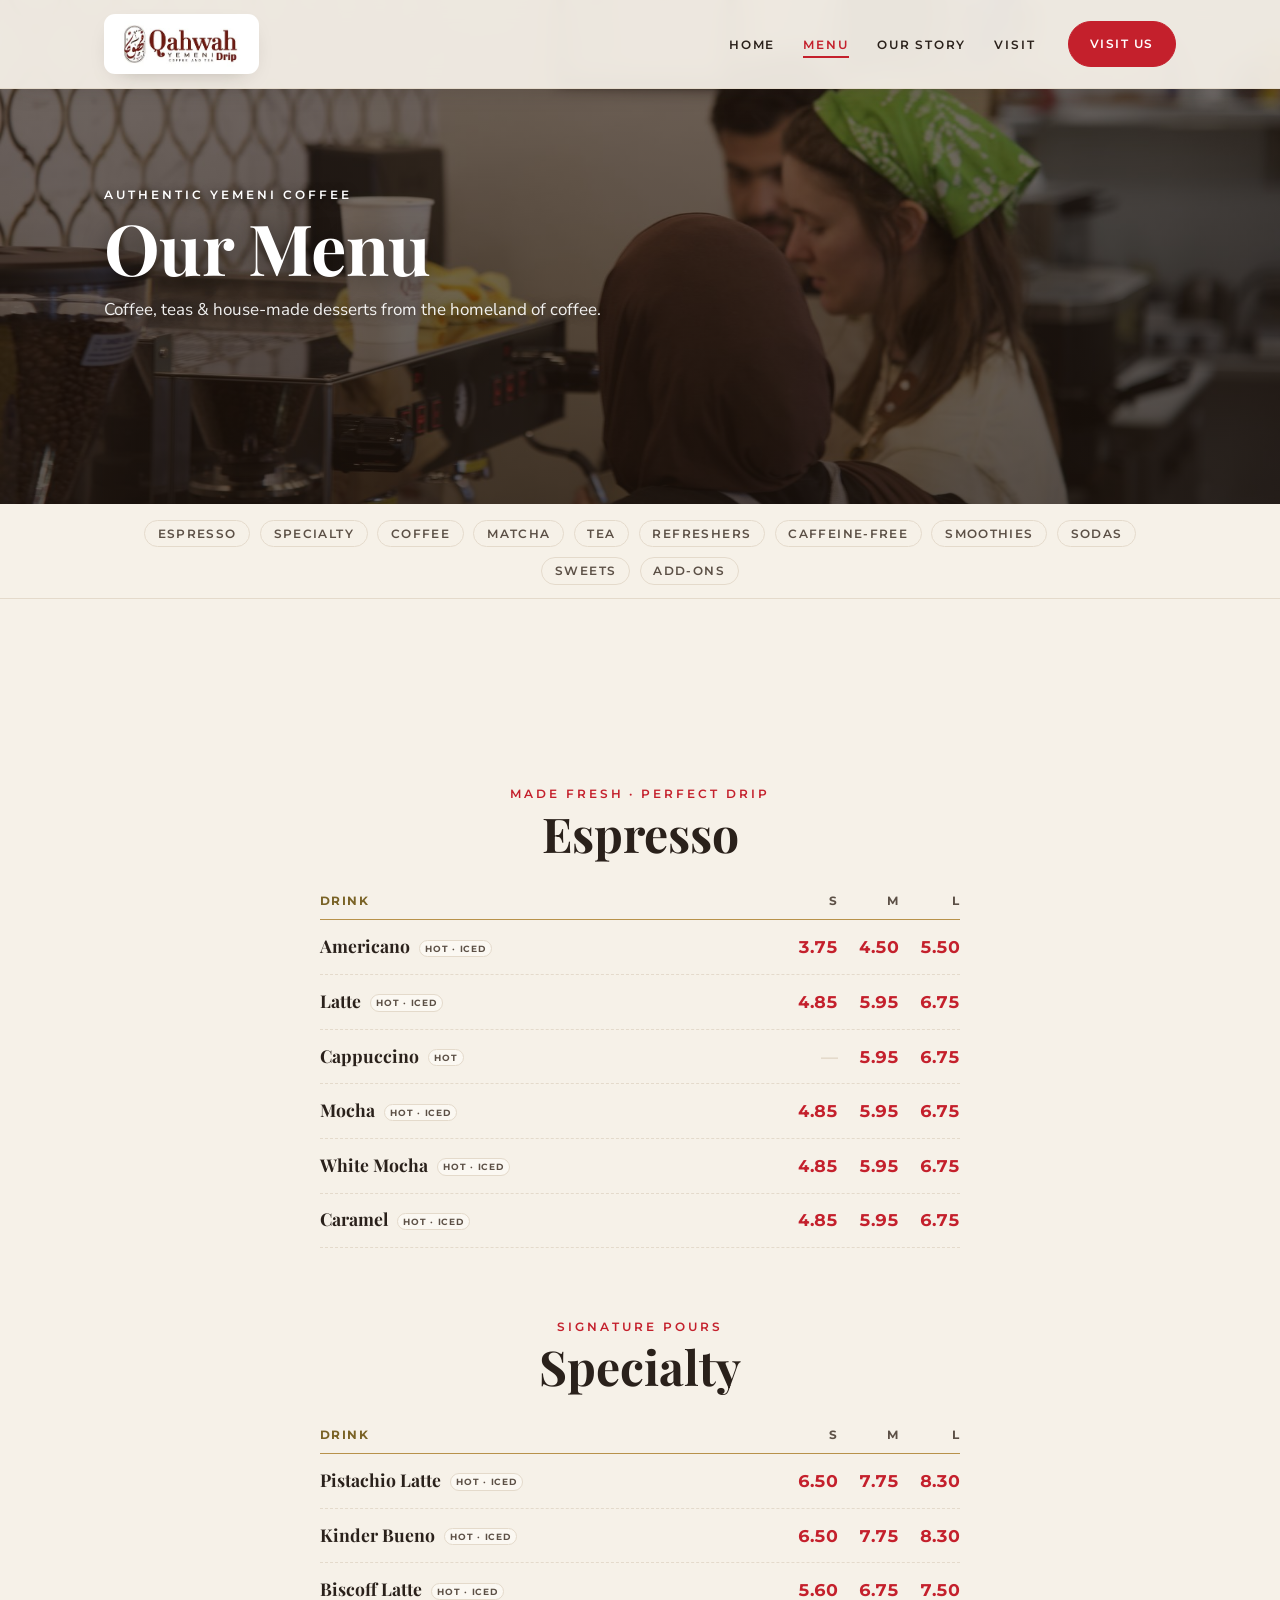
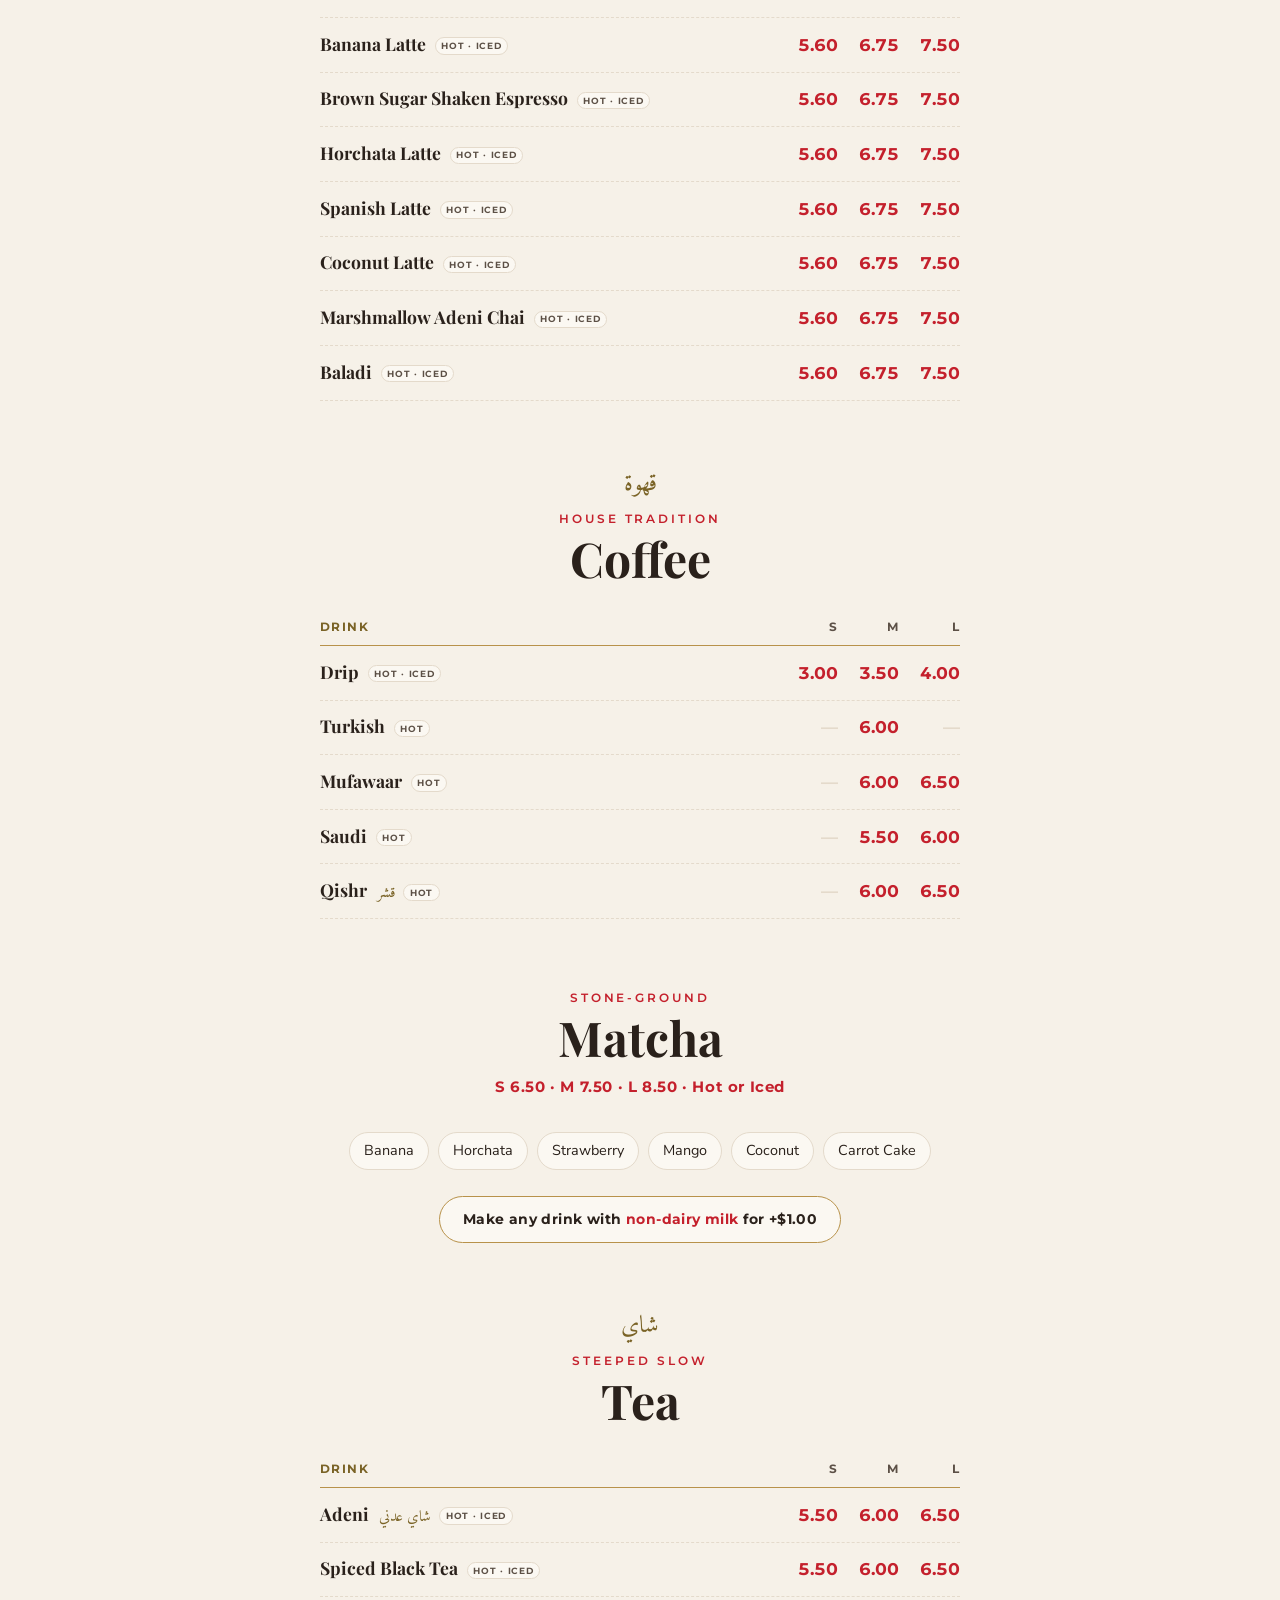
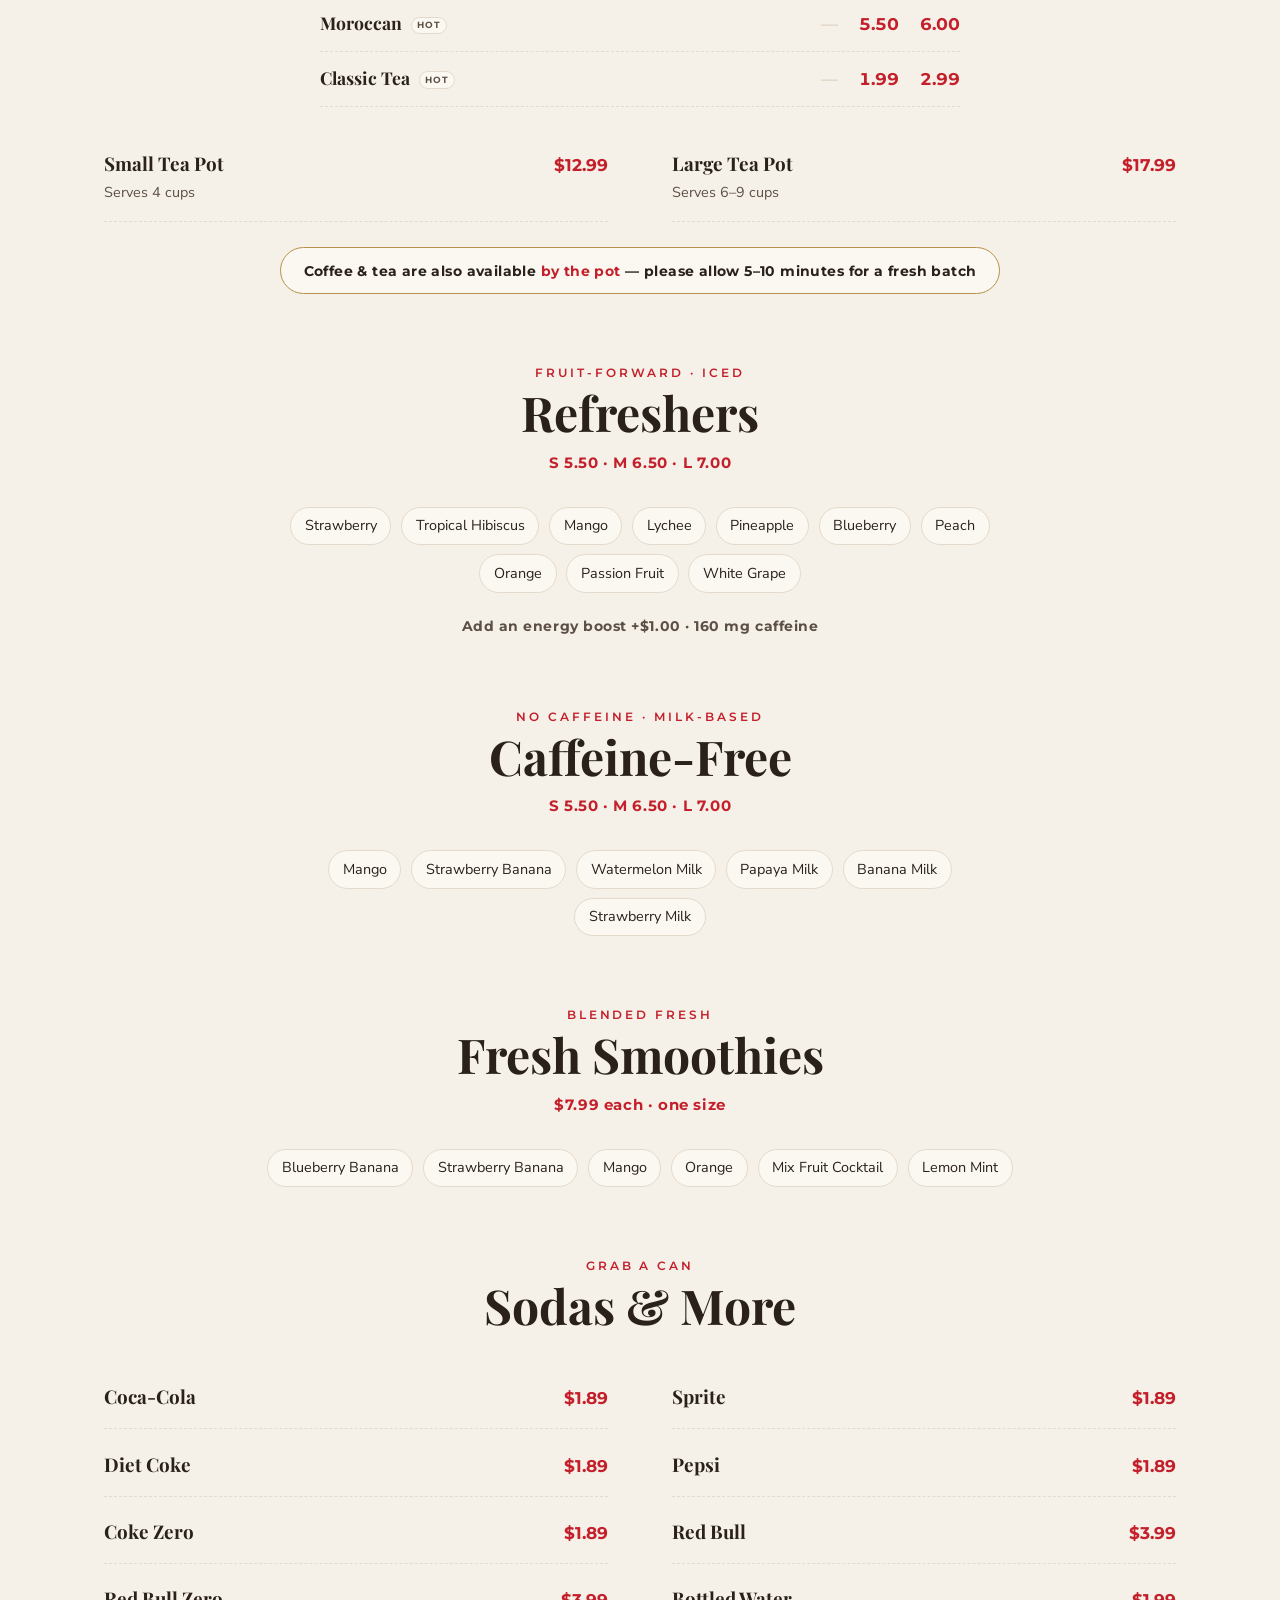
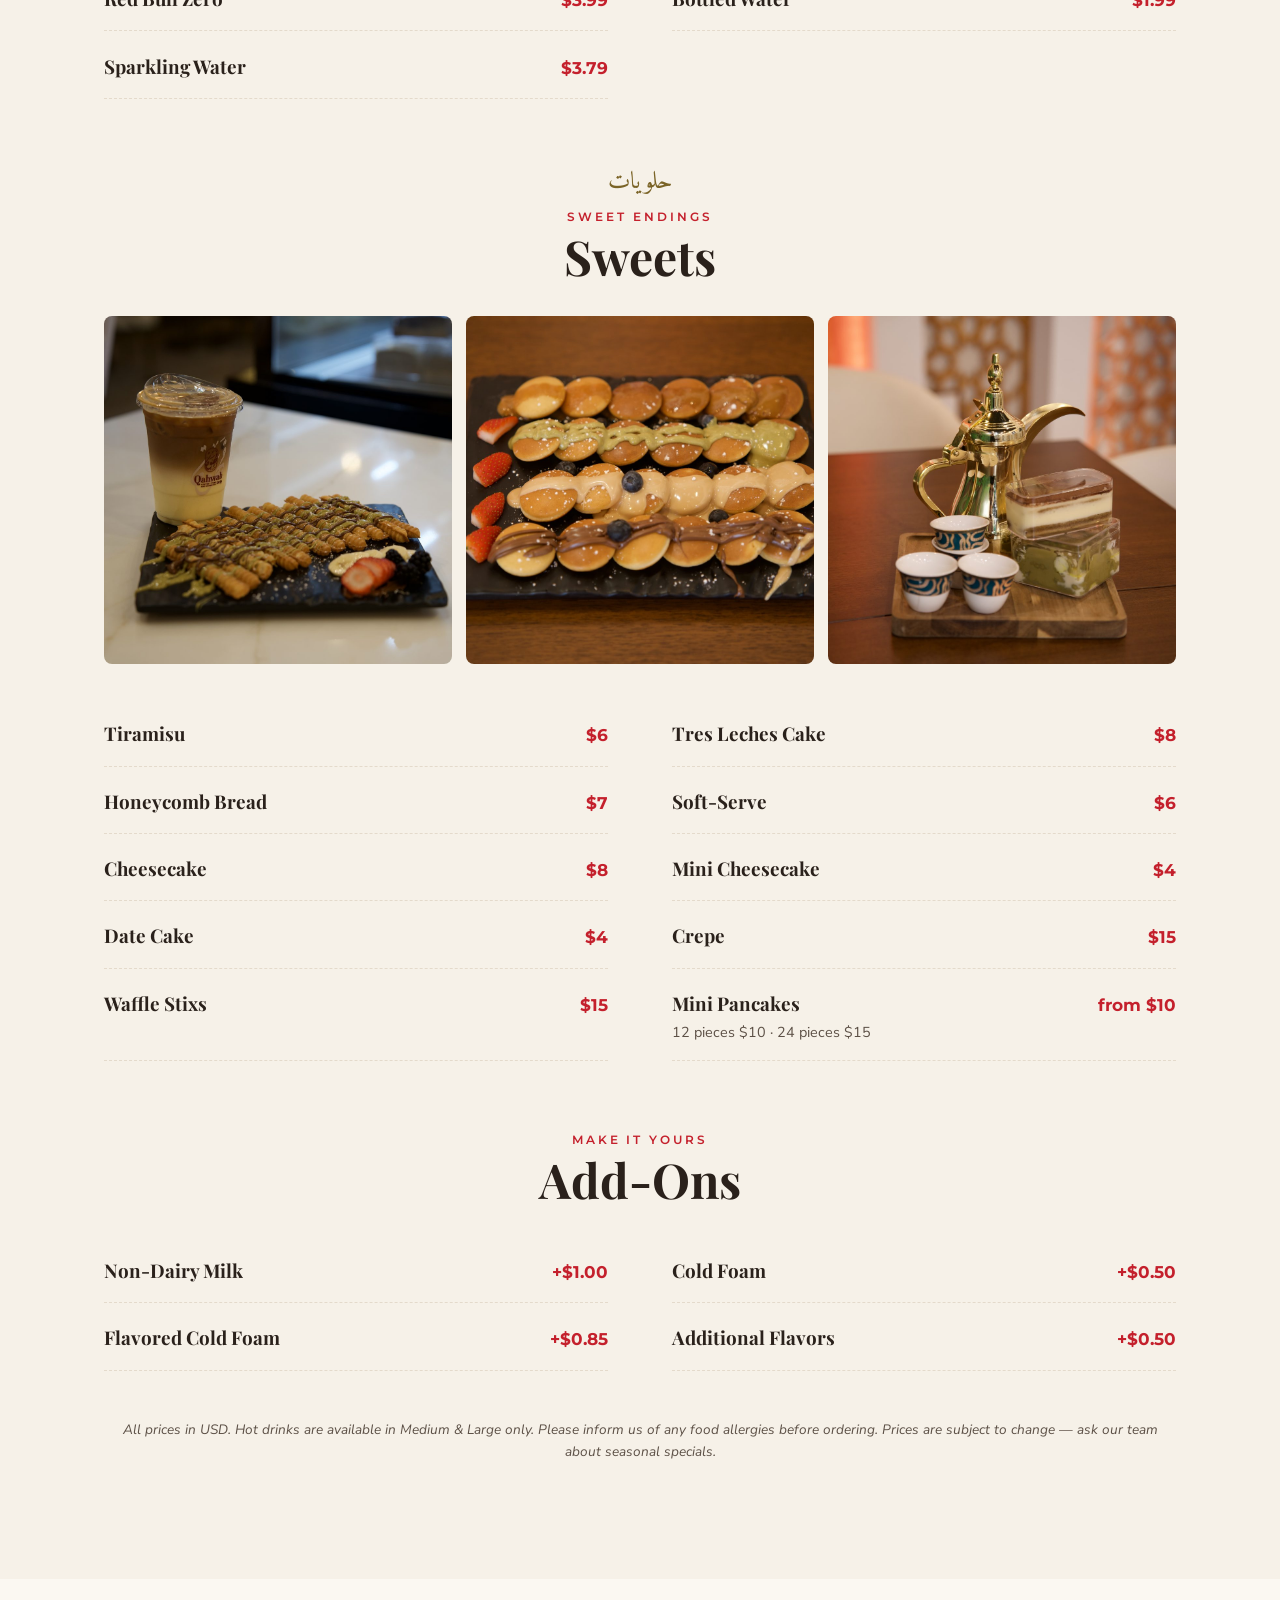
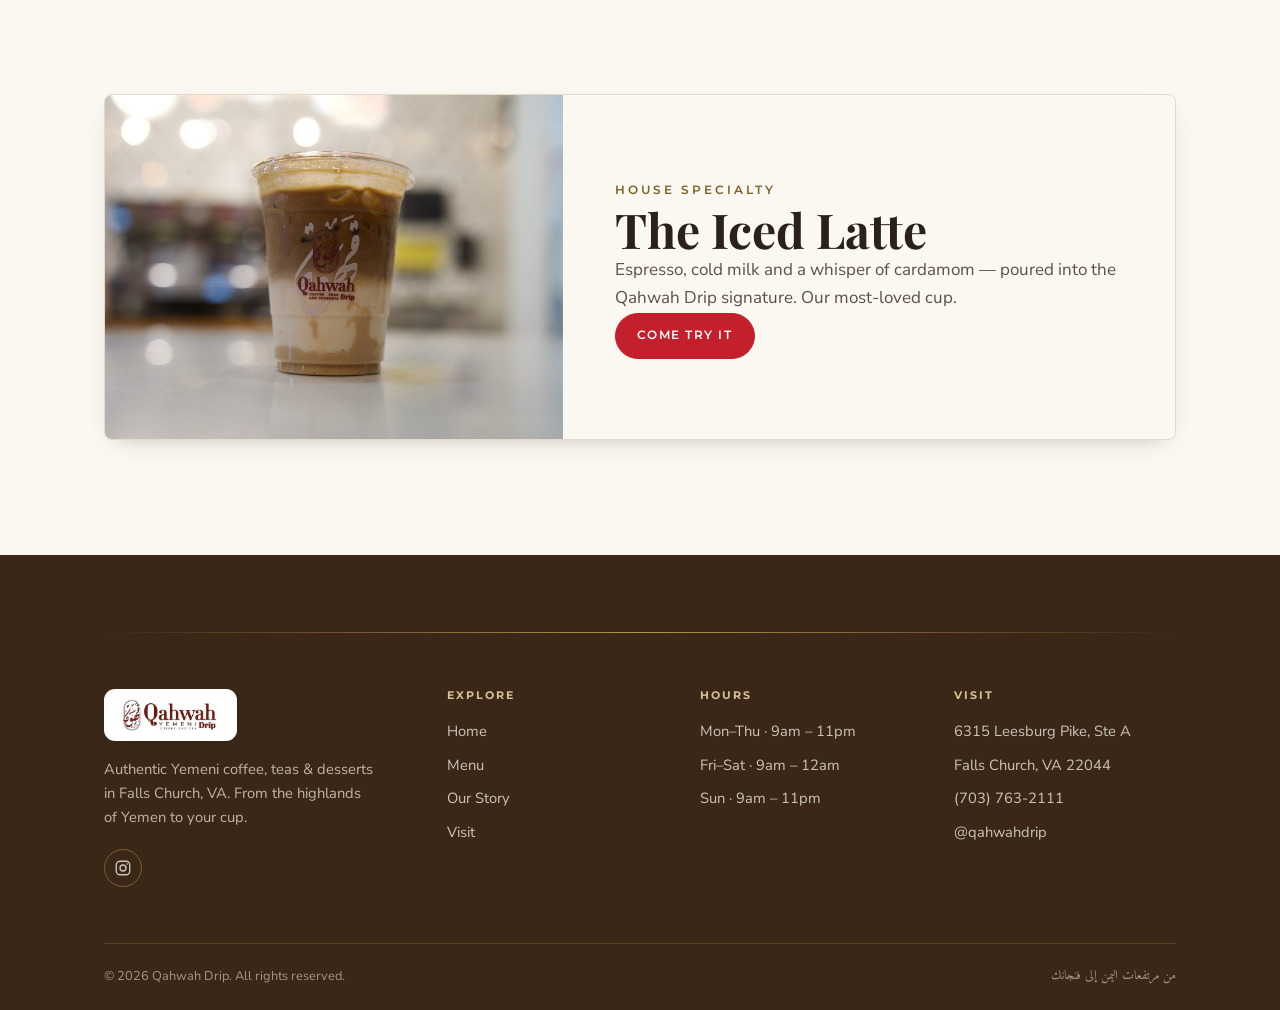
==== commit d5beebcd: "Add Sodas & More section and tea pot prices - New "Sodas & More" section (+ nav chip): Coca-Cola, Sp" ====
--- a/site/public/menu.html
+++ b/site/public/menu.html
@@ -178,6 +178,7 @@
           <li><a href="#refreshers">Refreshers</a></li>
           <li><a href="#caffeine-free">Caffeine-Free</a></li>
           <li><a href="#smoothies">Smoothies</a></li>
+          <li><a href="#sodas">Sodas</a></li>
           <li><a href="#desserts">Sweets</a></li>
           <li><a href="#addons">Add-Ons</a></li>
         </ul>
@@ -273,6 +274,10 @@
             <div class="size-row"><span class="size-row__name">Spiced Black Tea <span class="temp">Hot · Iced</span></span><span class="size-row__p">5.50</span><span class="size-row__p">6.00</span><span class="size-row__p">6.50</span></div>
             <div class="size-row"><span class="size-row__name">Moroccan <span class="temp">Hot</span></span><span class="size-row__p size-row__p--na">—</span><span class="size-row__p">5.50</span><span class="size-row__p">6.00</span></div>
             <div class="size-row"><span class="size-row__name">Classic Tea <span class="temp">Hot</span></span><span class="size-row__p size-row__p--na">—</span><span class="size-row__p">1.99</span><span class="size-row__p">2.99</span></div>
+          </div>
+          <div class="menu-list reveal" style="margin-top:1.6rem">
+            <div class="menu-item"><span class="menu-item__name">Small Tea Pot</span><span class="menu-item__price">$12.99</span><span class="menu-item__desc">Serves 4 cups</span></div>
+            <div class="menu-item"><span class="menu-item__name">Large Tea Pot</span><span class="menu-item__price">$17.99</span><span class="menu-item__desc">Serves 6–9 cups</span></div>
           </div>
           <p class="milk-note reveal">Coffee &amp; tea are also available <strong>by the pot</strong> — please allow 5–10 minutes for a fresh batch</p>
         </div>
@@ -333,6 +338,25 @@
           </ul>
         </div>
 
+        <!-- Sodas & More -->
+        <div class="menu-cat" id="sodas">
+          <div class="menu-cat__head reveal">
+            <span class="kicker">Grab a Can</span>
+            <h2>Sodas &amp; More</h2>
+          </div>
+          <div class="menu-list reveal">
+            <div class="menu-item"><span class="menu-item__name">Coca-Cola</span><span class="menu-item__price">$1.89</span></div>
+            <div class="menu-item"><span class="menu-item__name">Sprite</span><span class="menu-item__price">$1.89</span></div>
+            <div class="menu-item"><span class="menu-item__name">Diet Coke</span><span class="menu-item__price">$1.89</span></div>
+            <div class="menu-item"><span class="menu-item__name">Pepsi</span><span class="menu-item__price">$1.89</span></div>
+            <div class="menu-item"><span class="menu-item__name">Coke Zero</span><span class="menu-item__price">$1.89</span></div>
+            <div class="menu-item"><span class="menu-item__name">Red Bull</span><span class="menu-item__price">$3.99</span></div>
+            <div class="menu-item"><span class="menu-item__name">Red Bull Zero</span><span class="menu-item__price">$3.99</span></div>
+            <div class="menu-item"><span class="menu-item__name">Bottled Water</span><span class="menu-item__price">$1.99</span></div>
+            <div class="menu-item"><span class="menu-item__name">Sparkling Water</span><span class="menu-item__price">$3.79</span></div>
+          </div>
+        </div>
+
         <!-- Sweets -->
         <div class="menu-cat" id="desserts">
           <div class="menu-cat__head reveal">
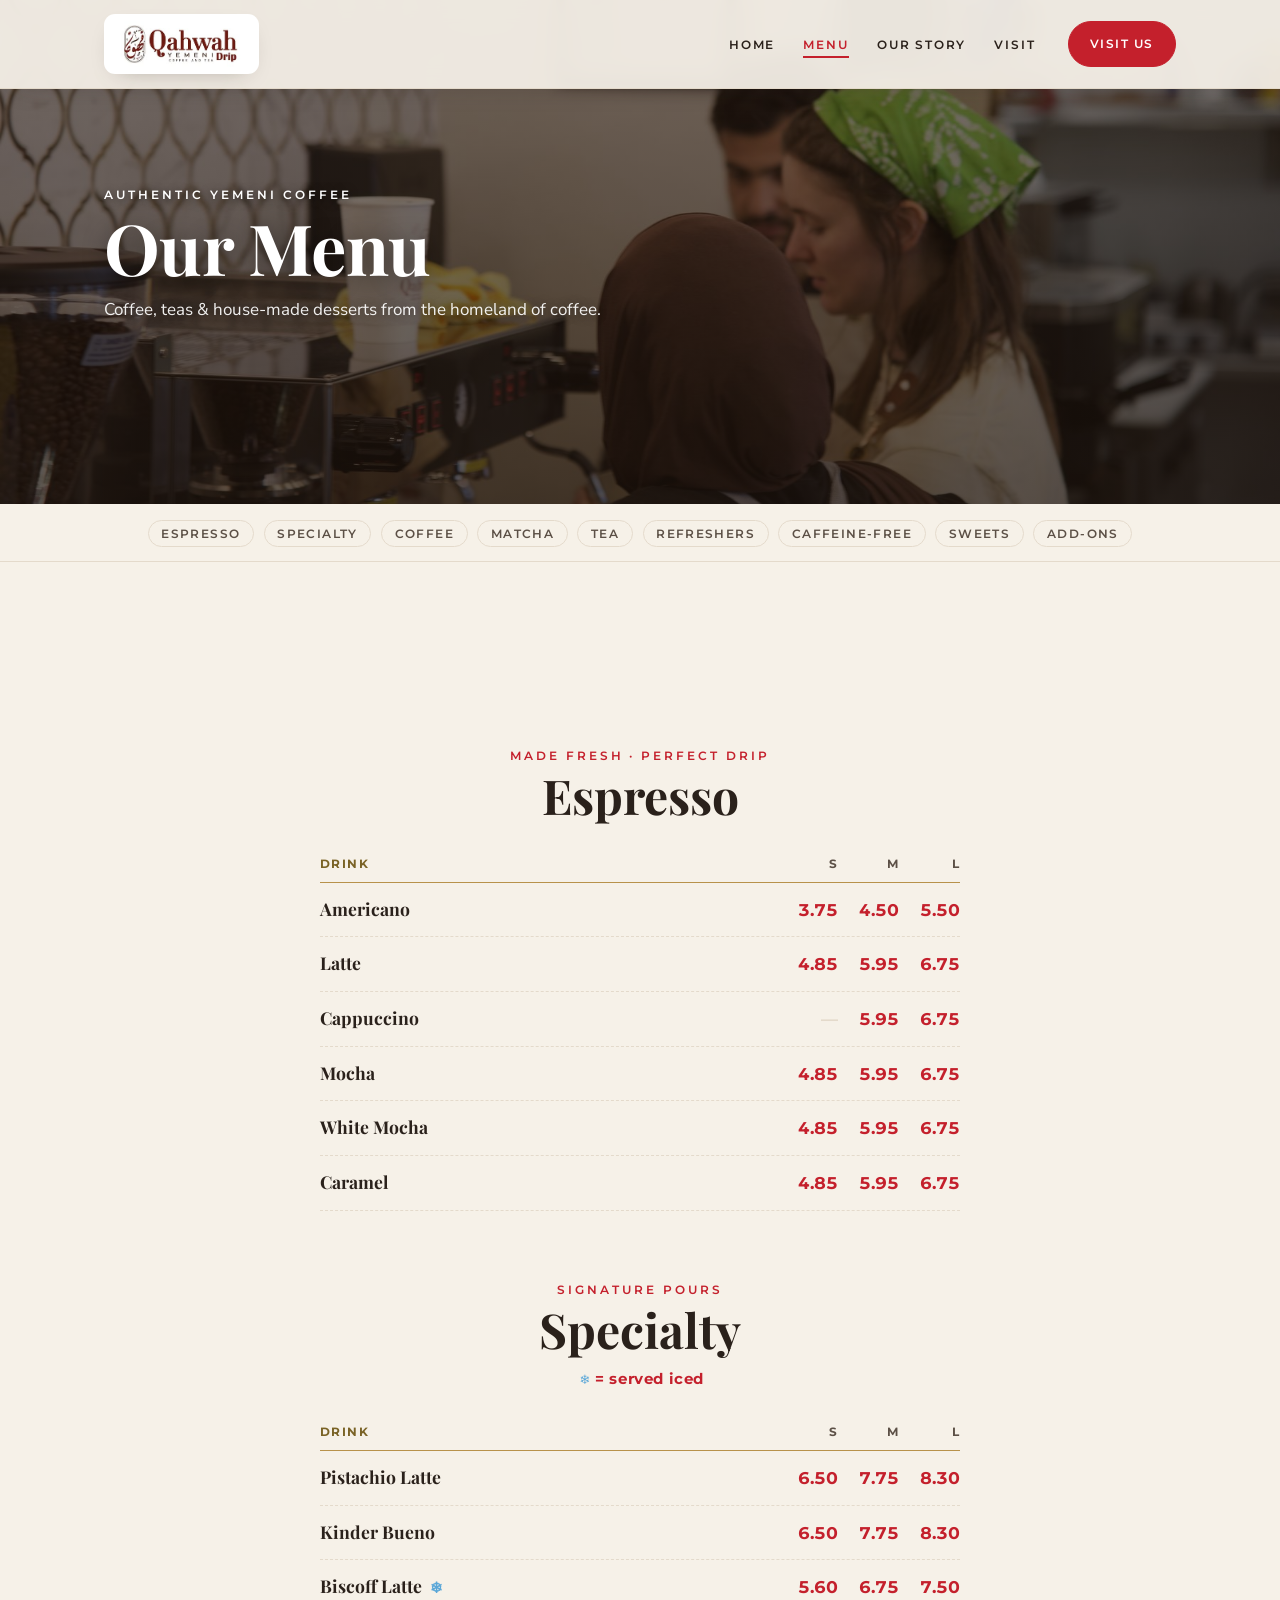
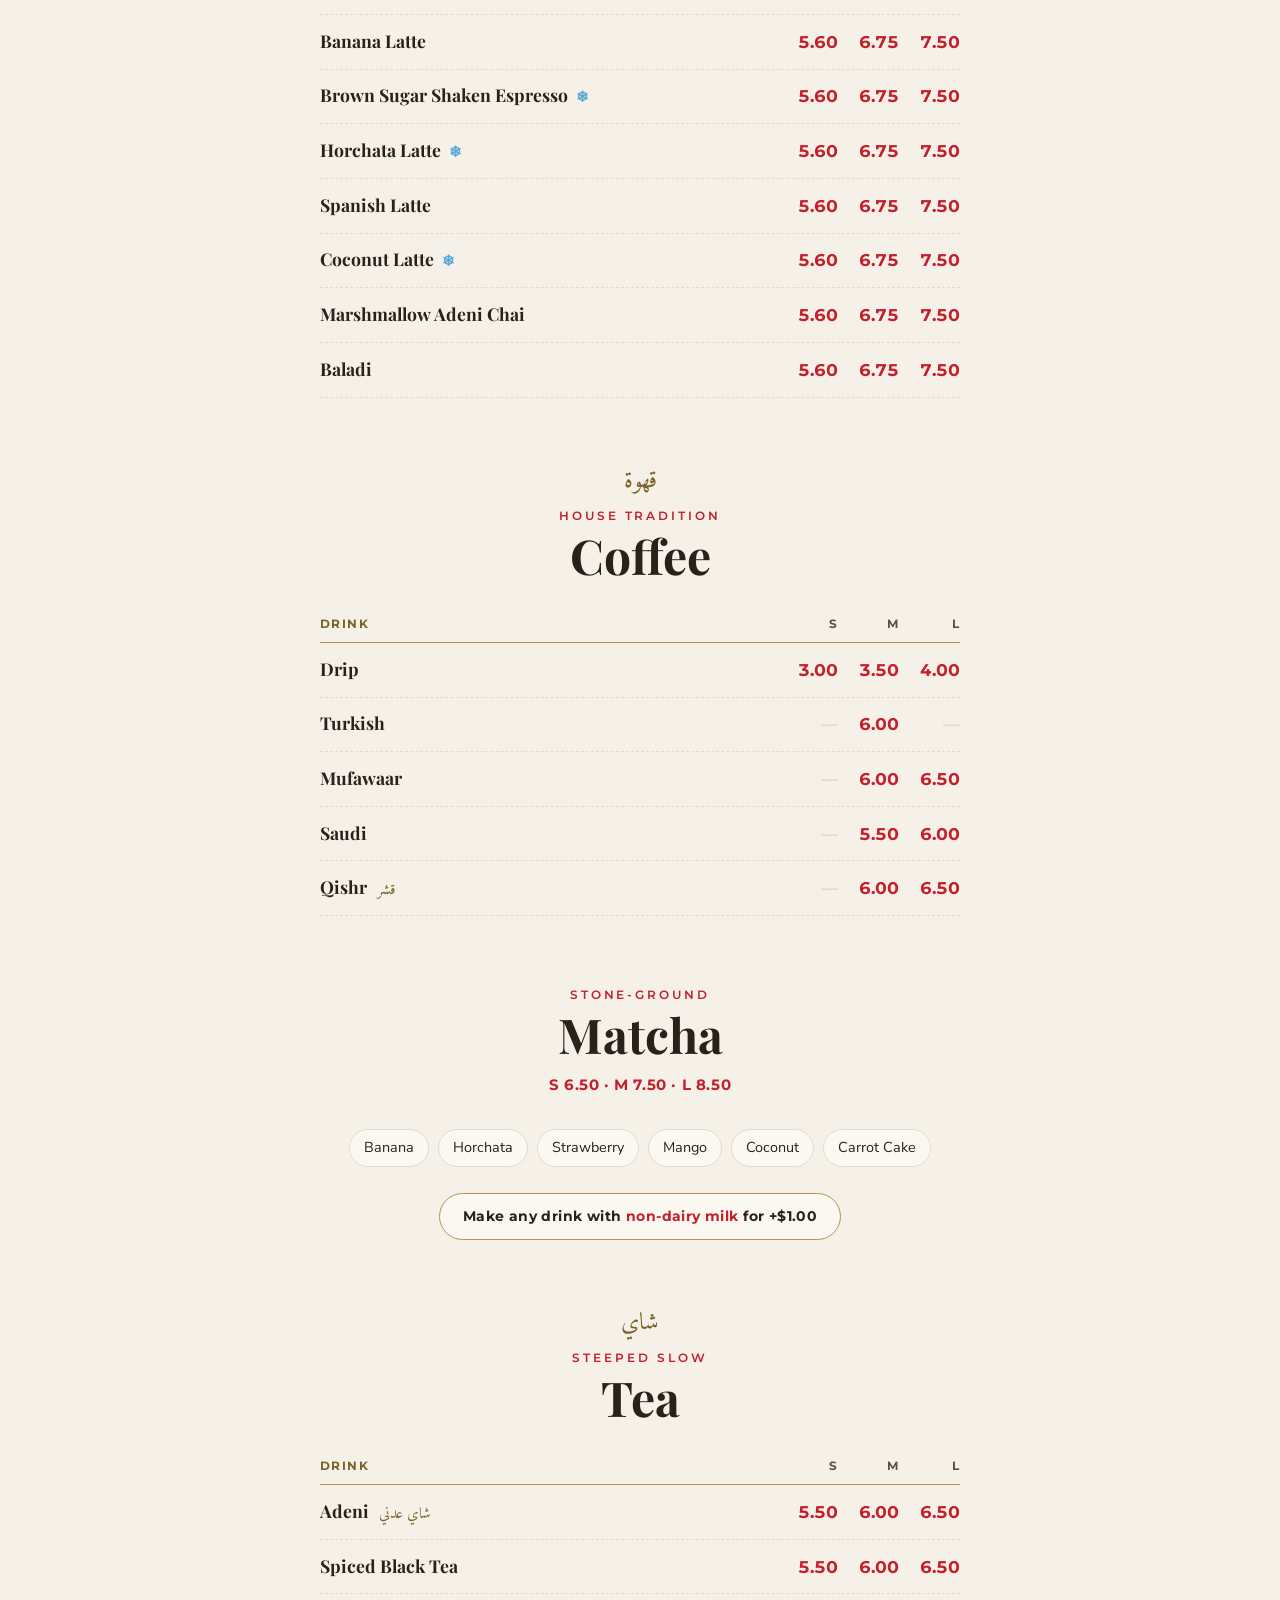
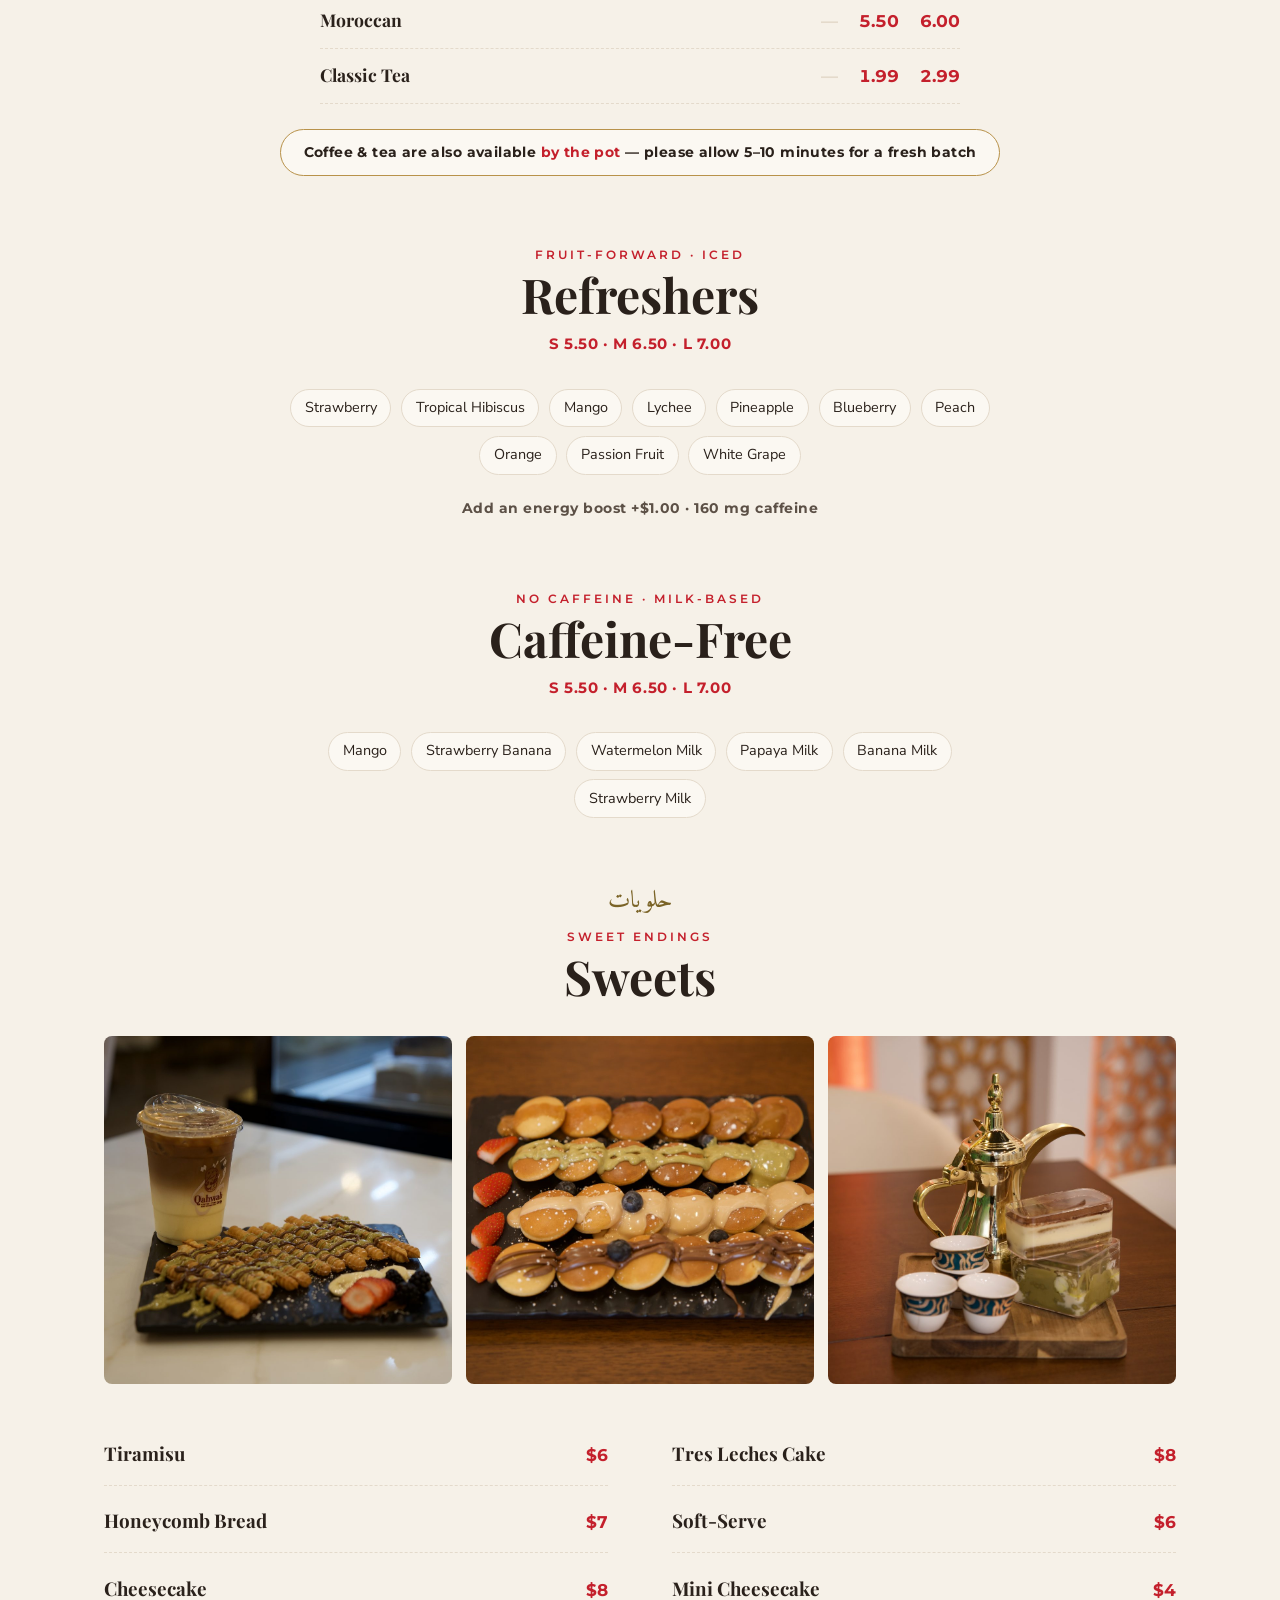
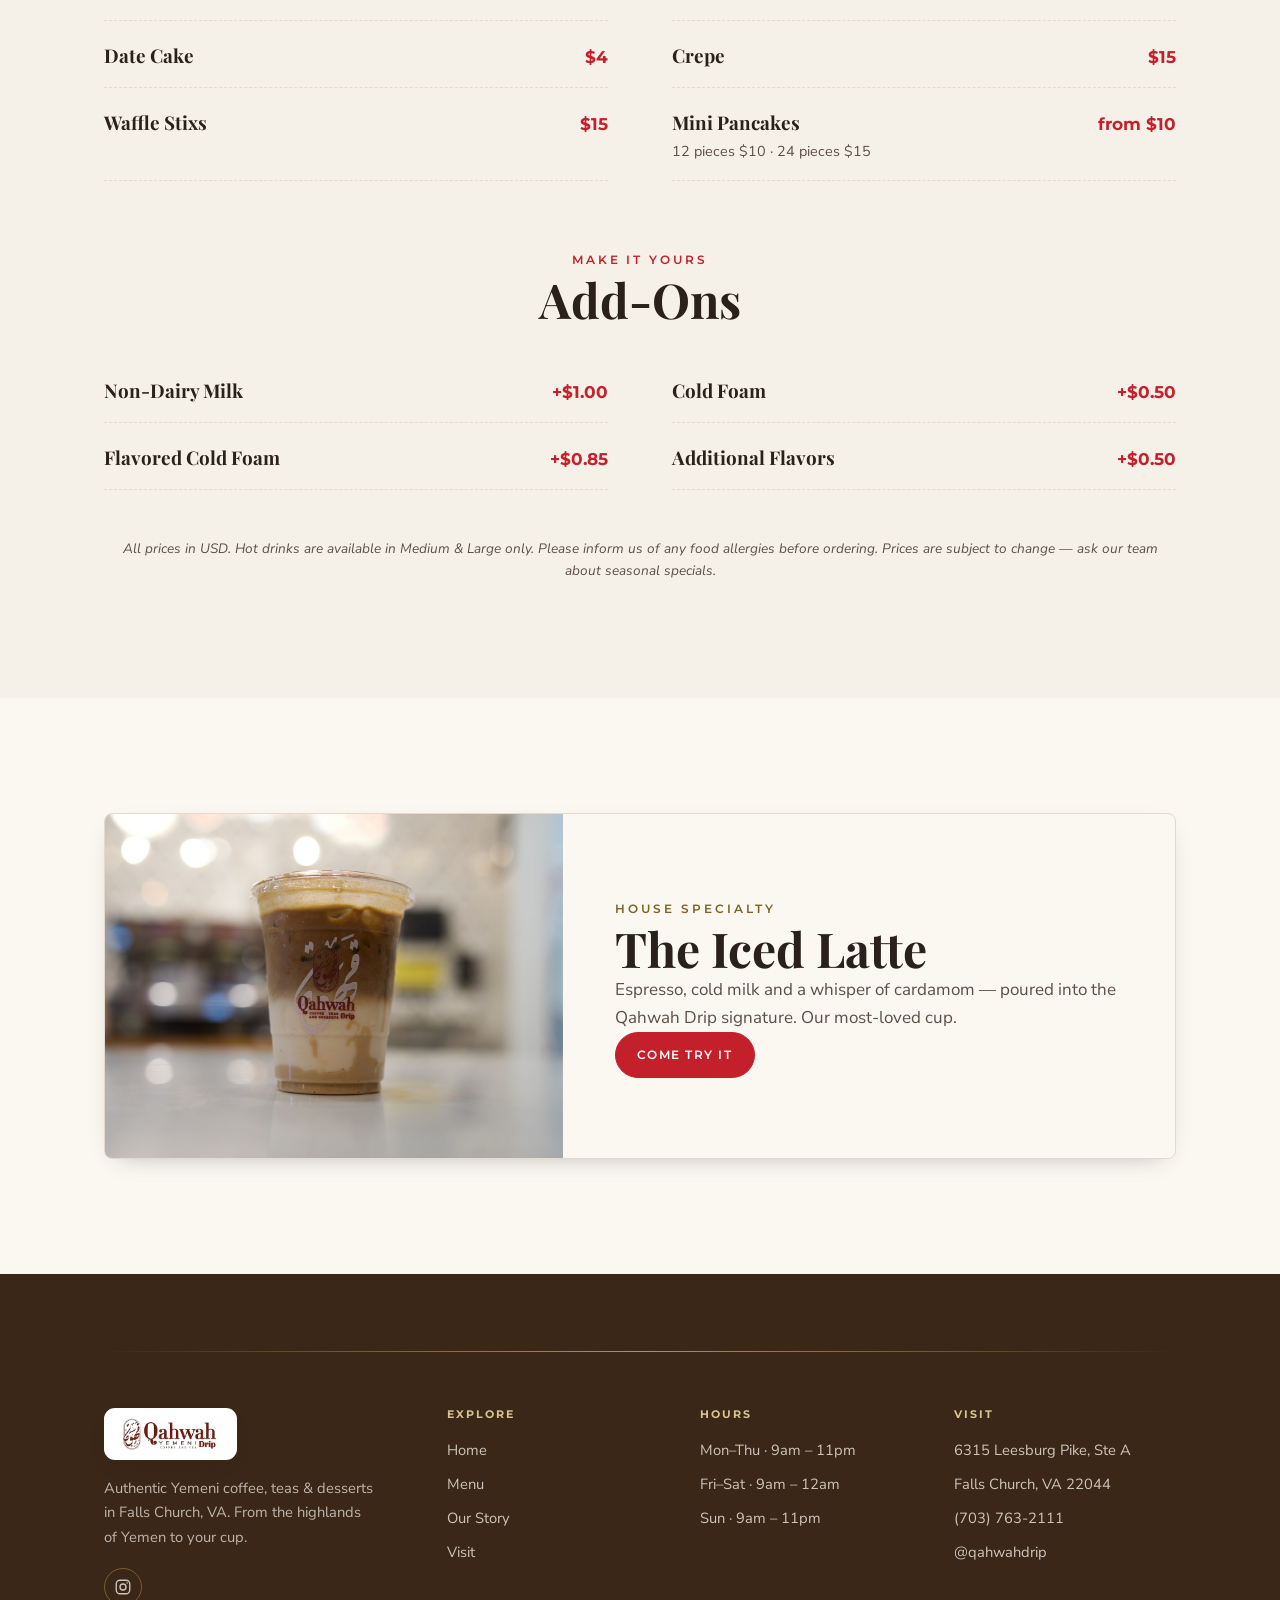
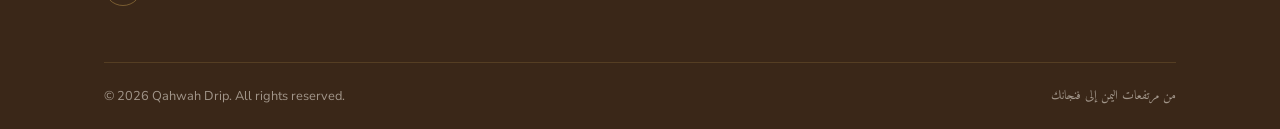
==== commit c6ab8939: "Revert menu to the new-menu (v2) state Remove the Fresh Smoothies section, Sodas & More section, tea" ====
--- a/site/public/menu.html
+++ b/site/public/menu.html
@@ -4,7 +4,7 @@
   <meta charset="UTF-8" />
   <meta name="viewport" content="width=device-width, initial-scale=1.0" />
   <title>Menu — Qahwah Drip · Falls Church, VA</title>
-  <meta name="description" content="The Qahwah Drip menu: specialty espresso and signature lattes, traditional coffee — drip, Turkish, Mufawaar, Saudi and qishr — matcha, teas, fruit refreshers, fresh smoothies, caffeine-free drinks and house-made sweets in Falls Church, VA." />
+  <meta name="description" content="The Qahwah Drip menu: specialty espresso and signature lattes, traditional coffee — drip, Turkish, Mufawaar, Saudi and qishr — matcha, teas, fruit refreshers, caffeine-free drinks and house-made sweets in Falls Church, VA." />
   <link rel="canonical" href="https://qahwahdrip.com/menu.html" />
   <meta name="robots" content="index, follow, max-image-preview:large, max-snippet:-1" />
   <meta name="author" content="Qahwah Drip" />
@@ -13,7 +13,7 @@
   <meta property="og:site_name" content="Qahwah Drip" />
   <meta property="og:locale" content="en_US" />
   <meta property="og:title" content="Menu — Qahwah Drip · Falls Church, VA" />
-  <meta property="og:description" content="Specialty espresso, signature lattes, traditional coffee, matcha, teas, fruit refreshers, fresh smoothies, caffeine-free drinks and house-made sweets." />
+  <meta property="og:description" content="Specialty espresso, signature lattes, traditional coffee, matcha, teas, fruit refreshers, caffeine-free drinks and house-made sweets." />
   <meta property="og:url" content="https://qahwahdrip.com/menu.html" />
   <meta property="og:image" content="https://qahwahdrip.com/images/og-menu.jpg" />
   <meta property="og:image:width" content="1200" />
@@ -21,7 +21,7 @@
   <meta property="og:image:alt" content="A lineup of Qahwah Drip iced coffees, lattes and matcha" />
   <meta name="twitter:card" content="summary_large_image" />
   <meta name="twitter:title" content="Menu — Qahwah Drip · Falls Church, VA" />
-  <meta name="twitter:description" content="Specialty espresso, signature lattes, traditional coffee, matcha, teas, refreshers, smoothies & house-made sweets." />
+  <meta name="twitter:description" content="Specialty espresso, signature lattes, traditional coffee, matcha, teas, refreshers & house-made sweets." />
   <meta name="twitter:image" content="https://qahwahdrip.com/images/og-menu.jpg" />
   <meta name="twitter:image:alt" content="A lineup of Qahwah Drip iced coffees, lattes and matcha" />
   <link rel="manifest" href="site.webmanifest" />
@@ -35,7 +35,7 @@
       "@id": "https://qahwahdrip.com/#business",
       "name": "Qahwah Drip",
       "alternateName": "Qahwah Drip — Coffee, Teas and Desserts",
-      "description": "Authentic Yemeni coffee house in Falls Church, VA serving specialty espresso, signature lattes, traditional coffee (drip, Turkish, Mufawaar, Saudi, qishr), matcha, teas, fruit refreshers, fresh smoothies, caffeine-free drinks and house-made sweets.",
+      "description": "Authentic Yemeni coffee house in Falls Church, VA serving specialty espresso, signature lattes, traditional coffee (drip, Turkish, Mufawaar, Saudi, qishr), matcha, teas, fruit refreshers, caffeine-free drinks and house-made sweets.",
       "url": "https://qahwahdrip.com/",
       "image": [
         "https://qahwahdrip.com/images/og-cover.jpg",
@@ -130,7 +130,7 @@
   <link rel="preconnect" href="https://fonts.gstatic.com" crossorigin>
   <link href="https://fonts.googleapis.com/css2?family=Playfair+Display:ital,wght@0,500;0,700;0,800;1,500&family=Nunito+Sans:wght@400;600;700&family=Montserrat:wght@600;700&family=Amiri:wght@400;700&display=swap" rel="stylesheet">
   <link rel="icon" type="image/png" href="images/favicon.png" />
-  <link rel="stylesheet" href="css/styles.css" />
+  <link rel="stylesheet" href="css/styles.css?v=2" />
 </head>
 <body class="inner-page">
   <a class="skip-link" href="#main">Skip to content</a>
@@ -177,8 +177,6 @@
           <li><a href="#tea">Tea</a></li>
           <li><a href="#refreshers">Refreshers</a></li>
           <li><a href="#caffeine-free">Caffeine-Free</a></li>
-          <li><a href="#smoothies">Smoothies</a></li>
-          <li><a href="#sodas">Sodas</a></li>
           <li><a href="#desserts">Sweets</a></li>
           <li><a href="#addons">Add-Ons</a></li>
         </ul>
@@ -196,12 +194,12 @@
           </div>
           <div class="size-list reveal">
             <div class="size-head"><span>Drink</span><span>S</span><span>M</span><span>L</span></div>
-            <div class="size-row"><span class="size-row__name">Americano <span class="temp">Hot · Iced</span></span><span class="size-row__p">3.75</span><span class="size-row__p">4.50</span><span class="size-row__p">5.50</span></div>
-            <div class="size-row"><span class="size-row__name">Latte <span class="temp">Hot · Iced</span></span><span class="size-row__p">4.85</span><span class="size-row__p">5.95</span><span class="size-row__p">6.75</span></div>
-            <div class="size-row"><span class="size-row__name">Cappuccino <span class="temp">Hot</span></span><span class="size-row__p size-row__p--na">—</span><span class="size-row__p">5.95</span><span class="size-row__p">6.75</span></div>
-            <div class="size-row"><span class="size-row__name">Mocha <span class="temp">Hot · Iced</span></span><span class="size-row__p">4.85</span><span class="size-row__p">5.95</span><span class="size-row__p">6.75</span></div>
-            <div class="size-row"><span class="size-row__name">White Mocha <span class="temp">Hot · Iced</span></span><span class="size-row__p">4.85</span><span class="size-row__p">5.95</span><span class="size-row__p">6.75</span></div>
-            <div class="size-row"><span class="size-row__name">Caramel <span class="temp">Hot · Iced</span></span><span class="size-row__p">4.85</span><span class="size-row__p">5.95</span><span class="size-row__p">6.75</span></div>
+            <div class="size-row"><span class="size-row__name">Americano</span><span class="size-row__p">3.75</span><span class="size-row__p">4.50</span><span class="size-row__p">5.50</span></div>
+            <div class="size-row"><span class="size-row__name">Latte</span><span class="size-row__p">4.85</span><span class="size-row__p">5.95</span><span class="size-row__p">6.75</span></div>
+            <div class="size-row"><span class="size-row__name">Cappuccino</span><span class="size-row__p size-row__p--na">—</span><span class="size-row__p">5.95</span><span class="size-row__p">6.75</span></div>
+            <div class="size-row"><span class="size-row__name">Mocha</span><span class="size-row__p">4.85</span><span class="size-row__p">5.95</span><span class="size-row__p">6.75</span></div>
+            <div class="size-row"><span class="size-row__name">White Mocha</span><span class="size-row__p">4.85</span><span class="size-row__p">5.95</span><span class="size-row__p">6.75</span></div>
+            <div class="size-row"><span class="size-row__name">Caramel</span><span class="size-row__p">4.85</span><span class="size-row__p">5.95</span><span class="size-row__p">6.75</span></div>
           </div>
         </div>
 
@@ -210,19 +208,20 @@
           <div class="menu-cat__head reveal">
             <span class="kicker">Signature Pours</span>
             <h2>Specialty</h2>
+            <span class="size-inline"><span class="iced">❄</span> = served iced</span>
           </div>
           <div class="size-list reveal">
             <div class="size-head"><span>Drink</span><span>S</span><span>M</span><span>L</span></div>
-            <div class="size-row"><span class="size-row__name">Pistachio Latte <span class="temp">Hot · Iced</span></span><span class="size-row__p">6.50</span><span class="size-row__p">7.75</span><span class="size-row__p">8.30</span></div>
-            <div class="size-row"><span class="size-row__name">Kinder Bueno <span class="temp">Hot · Iced</span></span><span class="size-row__p">6.50</span><span class="size-row__p">7.75</span><span class="size-row__p">8.30</span></div>
-            <div class="size-row"><span class="size-row__name">Biscoff Latte <span class="temp">Hot · Iced</span></span><span class="size-row__p">5.60</span><span class="size-row__p">6.75</span><span class="size-row__p">7.50</span></div>
-            <div class="size-row"><span class="size-row__name">Banana Latte <span class="temp">Hot · Iced</span></span><span class="size-row__p">5.60</span><span class="size-row__p">6.75</span><span class="size-row__p">7.50</span></div>
-            <div class="size-row"><span class="size-row__name">Brown Sugar Shaken Espresso <span class="temp">Hot · Iced</span></span><span class="size-row__p">5.60</span><span class="size-row__p">6.75</span><span class="size-row__p">7.50</span></div>
-            <div class="size-row"><span class="size-row__name">Horchata Latte <span class="temp">Hot · Iced</span></span><span class="size-row__p">5.60</span><span class="size-row__p">6.75</span><span class="size-row__p">7.50</span></div>
-            <div class="size-row"><span class="size-row__name">Spanish Latte <span class="temp">Hot · Iced</span></span><span class="size-row__p">5.60</span><span class="size-row__p">6.75</span><span class="size-row__p">7.50</span></div>
-            <div class="size-row"><span class="size-row__name">Coconut Latte <span class="temp">Hot · Iced</span></span><span class="size-row__p">5.60</span><span class="size-row__p">6.75</span><span class="size-row__p">7.50</span></div>
-            <div class="size-row"><span class="size-row__name">Marshmallow Adeni Chai <span class="temp">Hot · Iced</span></span><span class="size-row__p">5.60</span><span class="size-row__p">6.75</span><span class="size-row__p">7.50</span></div>
-            <div class="size-row"><span class="size-row__name">Baladi <span class="temp">Hot · Iced</span></span><span class="size-row__p">5.60</span><span class="size-row__p">6.75</span><span class="size-row__p">7.50</span></div>
+            <div class="size-row"><span class="size-row__name">Pistachio Latte</span><span class="size-row__p">6.50</span><span class="size-row__p">7.75</span><span class="size-row__p">8.30</span></div>
+            <div class="size-row"><span class="size-row__name">Kinder Bueno</span><span class="size-row__p">6.50</span><span class="size-row__p">7.75</span><span class="size-row__p">8.30</span></div>
+            <div class="size-row"><span class="size-row__name">Biscoff Latte <span class="iced" title="Served iced">❄</span></span><span class="size-row__p">5.60</span><span class="size-row__p">6.75</span><span class="size-row__p">7.50</span></div>
+            <div class="size-row"><span class="size-row__name">Banana Latte</span><span class="size-row__p">5.60</span><span class="size-row__p">6.75</span><span class="size-row__p">7.50</span></div>
+            <div class="size-row"><span class="size-row__name">Brown Sugar Shaken Espresso <span class="iced" title="Served iced">❄</span></span><span class="size-row__p">5.60</span><span class="size-row__p">6.75</span><span class="size-row__p">7.50</span></div>
+            <div class="size-row"><span class="size-row__name">Horchata Latte <span class="iced" title="Served iced">❄</span></span><span class="size-row__p">5.60</span><span class="size-row__p">6.75</span><span class="size-row__p">7.50</span></div>
+            <div class="size-row"><span class="size-row__name">Spanish Latte</span><span class="size-row__p">5.60</span><span class="size-row__p">6.75</span><span class="size-row__p">7.50</span></div>
+            <div class="size-row"><span class="size-row__name">Coconut Latte <span class="iced" title="Served iced">❄</span></span><span class="size-row__p">5.60</span><span class="size-row__p">6.75</span><span class="size-row__p">7.50</span></div>
+            <div class="size-row"><span class="size-row__name">Marshmallow Adeni Chai</span><span class="size-row__p">5.60</span><span class="size-row__p">6.75</span><span class="size-row__p">7.50</span></div>
+            <div class="size-row"><span class="size-row__name">Baladi</span><span class="size-row__p">5.60</span><span class="size-row__p">6.75</span><span class="size-row__p">7.50</span></div>
           </div>
         </div>
 
@@ -235,11 +234,11 @@
           </div>
           <div class="size-list reveal">
             <div class="size-head"><span>Drink</span><span>S</span><span>M</span><span>L</span></div>
-            <div class="size-row"><span class="size-row__name">Drip <span class="temp">Hot · Iced</span></span><span class="size-row__p">3.00</span><span class="size-row__p">3.50</span><span class="size-row__p">4.00</span></div>
-            <div class="size-row"><span class="size-row__name">Turkish <span class="temp">Hot</span></span><span class="size-row__p size-row__p--na">—</span><span class="size-row__p">6.00</span><span class="size-row__p size-row__p--na">—</span></div>
-            <div class="size-row"><span class="size-row__name">Mufawaar <span class="temp">Hot</span></span><span class="size-row__p size-row__p--na">—</span><span class="size-row__p">6.00</span><span class="size-row__p">6.50</span></div>
-            <div class="size-row"><span class="size-row__name">Saudi <span class="temp">Hot</span></span><span class="size-row__p size-row__p--na">—</span><span class="size-row__p">5.50</span><span class="size-row__p">6.00</span></div>
-            <div class="size-row"><span class="size-row__name">Qishr <span class="arabic" lang="ar" dir="rtl">قشر</span> <span class="temp">Hot</span></span><span class="size-row__p size-row__p--na">—</span><span class="size-row__p">6.00</span><span class="size-row__p">6.50</span></div>
+            <div class="size-row"><span class="size-row__name">Drip</span><span class="size-row__p">3.00</span><span class="size-row__p">3.50</span><span class="size-row__p">4.00</span></div>
+            <div class="size-row"><span class="size-row__name">Turkish</span><span class="size-row__p size-row__p--na">—</span><span class="size-row__p">6.00</span><span class="size-row__p size-row__p--na">—</span></div>
+            <div class="size-row"><span class="size-row__name">Mufawaar</span><span class="size-row__p size-row__p--na">—</span><span class="size-row__p">6.00</span><span class="size-row__p">6.50</span></div>
+            <div class="size-row"><span class="size-row__name">Saudi</span><span class="size-row__p size-row__p--na">—</span><span class="size-row__p">5.50</span><span class="size-row__p">6.00</span></div>
+            <div class="size-row"><span class="size-row__name">Qishr <span class="arabic" lang="ar" dir="rtl">قشر</span></span><span class="size-row__p size-row__p--na">—</span><span class="size-row__p">6.00</span><span class="size-row__p">6.50</span></div>
           </div>
         </div>
 
@@ -248,7 +247,7 @@
           <div class="menu-cat__head reveal">
             <span class="kicker">Stone-Ground</span>
             <h2>Matcha</h2>
-            <span class="size-inline">S 6.50 · M 7.50 · L 8.50 · Hot or Iced</span>
+            <span class="size-inline">S 6.50 · M 7.50 · L 8.50</span>
           </div>
           <ul class="flavor-list reveal">
             <li>Banana</li>
@@ -270,14 +269,10 @@
           </div>
           <div class="size-list reveal">
             <div class="size-head"><span>Drink</span><span>S</span><span>M</span><span>L</span></div>
-            <div class="size-row"><span class="size-row__name">Adeni <span class="arabic" lang="ar" dir="rtl">شاي عدني</span> <span class="temp">Hot · Iced</span></span><span class="size-row__p">5.50</span><span class="size-row__p">6.00</span><span class="size-row__p">6.50</span></div>
-            <div class="size-row"><span class="size-row__name">Spiced Black Tea <span class="temp">Hot · Iced</span></span><span class="size-row__p">5.50</span><span class="size-row__p">6.00</span><span class="size-row__p">6.50</span></div>
-            <div class="size-row"><span class="size-row__name">Moroccan <span class="temp">Hot</span></span><span class="size-row__p size-row__p--na">—</span><span class="size-row__p">5.50</span><span class="size-row__p">6.00</span></div>
-            <div class="size-row"><span class="size-row__name">Classic Tea <span class="temp">Hot</span></span><span class="size-row__p size-row__p--na">—</span><span class="size-row__p">1.99</span><span class="size-row__p">2.99</span></div>
-          </div>
-          <div class="menu-list reveal" style="margin-top:1.6rem">
-            <div class="menu-item"><span class="menu-item__name">Small Tea Pot</span><span class="menu-item__price">$12.99</span><span class="menu-item__desc">Serves 4 cups</span></div>
-            <div class="menu-item"><span class="menu-item__name">Large Tea Pot</span><span class="menu-item__price">$17.99</span><span class="menu-item__desc">Serves 6–9 cups</span></div>
+            <div class="size-row"><span class="size-row__name">Adeni <span class="arabic" lang="ar" dir="rtl">شاي عدني</span></span><span class="size-row__p">5.50</span><span class="size-row__p">6.00</span><span class="size-row__p">6.50</span></div>
+            <div class="size-row"><span class="size-row__name">Spiced Black Tea</span><span class="size-row__p">5.50</span><span class="size-row__p">6.00</span><span class="size-row__p">6.50</span></div>
+            <div class="size-row"><span class="size-row__name">Moroccan</span><span class="size-row__p size-row__p--na">—</span><span class="size-row__p">5.50</span><span class="size-row__p">6.00</span></div>
+            <div class="size-row"><span class="size-row__name">Classic Tea</span><span class="size-row__p size-row__p--na">—</span><span class="size-row__p">1.99</span><span class="size-row__p">2.99</span></div>
           </div>
           <p class="milk-note reveal">Coffee &amp; tea are also available <strong>by the pot</strong> — please allow 5–10 minutes for a fresh batch</p>
         </div>
@@ -321,42 +316,6 @@
           </ul>
         </div>
 
-        <!-- Fresh Smoothies -->
-        <div class="menu-cat" id="smoothies">
-          <div class="menu-cat__head reveal">
-            <span class="kicker">Blended Fresh</span>
-            <h2>Fresh Smoothies</h2>
-            <span class="size-inline">$7.99 each · one size</span>
-          </div>
-          <ul class="flavor-list reveal">
-            <li>Blueberry Banana</li>
-            <li>Strawberry Banana</li>
-            <li>Mango</li>
-            <li>Orange</li>
-            <li>Mix Fruit Cocktail</li>
-            <li>Lemon Mint</li>
-          </ul>
-        </div>
-
-        <!-- Sodas & More -->
-        <div class="menu-cat" id="sodas">
-          <div class="menu-cat__head reveal">
-            <span class="kicker">Grab a Can</span>
-            <h2>Sodas &amp; More</h2>
-          </div>
-          <div class="menu-list reveal">
-            <div class="menu-item"><span class="menu-item__name">Coca-Cola</span><span class="menu-item__price">$1.89</span></div>
-            <div class="menu-item"><span class="menu-item__name">Sprite</span><span class="menu-item__price">$1.89</span></div>
-            <div class="menu-item"><span class="menu-item__name">Diet Coke</span><span class="menu-item__price">$1.89</span></div>
-            <div class="menu-item"><span class="menu-item__name">Pepsi</span><span class="menu-item__price">$1.89</span></div>
-            <div class="menu-item"><span class="menu-item__name">Coke Zero</span><span class="menu-item__price">$1.89</span></div>
-            <div class="menu-item"><span class="menu-item__name">Red Bull</span><span class="menu-item__price">$3.99</span></div>
-            <div class="menu-item"><span class="menu-item__name">Red Bull Zero</span><span class="menu-item__price">$3.99</span></div>
-            <div class="menu-item"><span class="menu-item__name">Bottled Water</span><span class="menu-item__price">$1.99</span></div>
-            <div class="menu-item"><span class="menu-item__name">Sparkling Water</span><span class="menu-item__price">$3.79</span></div>
-          </div>
-        </div>
-
         <!-- Sweets -->
         <div class="menu-cat" id="desserts">
           <div class="menu-cat__head reveal">
@@ -439,6 +398,6 @@
     </div>
   </footer>
 
-  <script src="js/main.js"></script>
+  <script src="js/main.js?v=2"></script>
 </body>
 </html>
--- a/site/public/css/styles.css
+++ b/site/public/css/styles.css
@@ -319,9 +319,6 @@
 .milk-note { display:block; width:max-content; max-width:100%; margin:1.6rem auto 0; padding:.7rem 1.4rem; border:1px solid var(--brass); border-radius:999px; background:var(--linen); text-align:center; font-family:var(--label); font-weight:700; letter-spacing:.03em; color:var(--ink); font-size:.85rem; }
 .milk-note strong { color:var(--red); }
 .iced { color:#5aa7d8; font-size:.85em; margin-left:.25em; }
-/* temperature tags next to drink names */
-.temp { display:inline-block; font-family:var(--label); font-size:.58rem; font-weight:700; text-transform:uppercase; letter-spacing:.08em; color:var(--ink-soft); background:var(--linen); border:1px solid var(--line); border-radius:999px; padding:.2em .6em; margin-left:.5em; vertical-align:.18em; white-space:nowrap; }
-.temp--iced { color:#3f7fae; border-color:#aacbe3; background:#eef5fb; }
 
 .specialty { display:grid; grid-template-columns: 0.9fr 1.1fr; gap: clamp(1.5rem,4vw,3.5rem); align-items:center; background: var(--linen); border:1px solid var(--line); border-radius: var(--radius); overflow:hidden; box-shadow: var(--shadow-sm); }
 .specialty img { width:100%; height:100%; object-fit:cover; aspect-ratio: 4/3; }
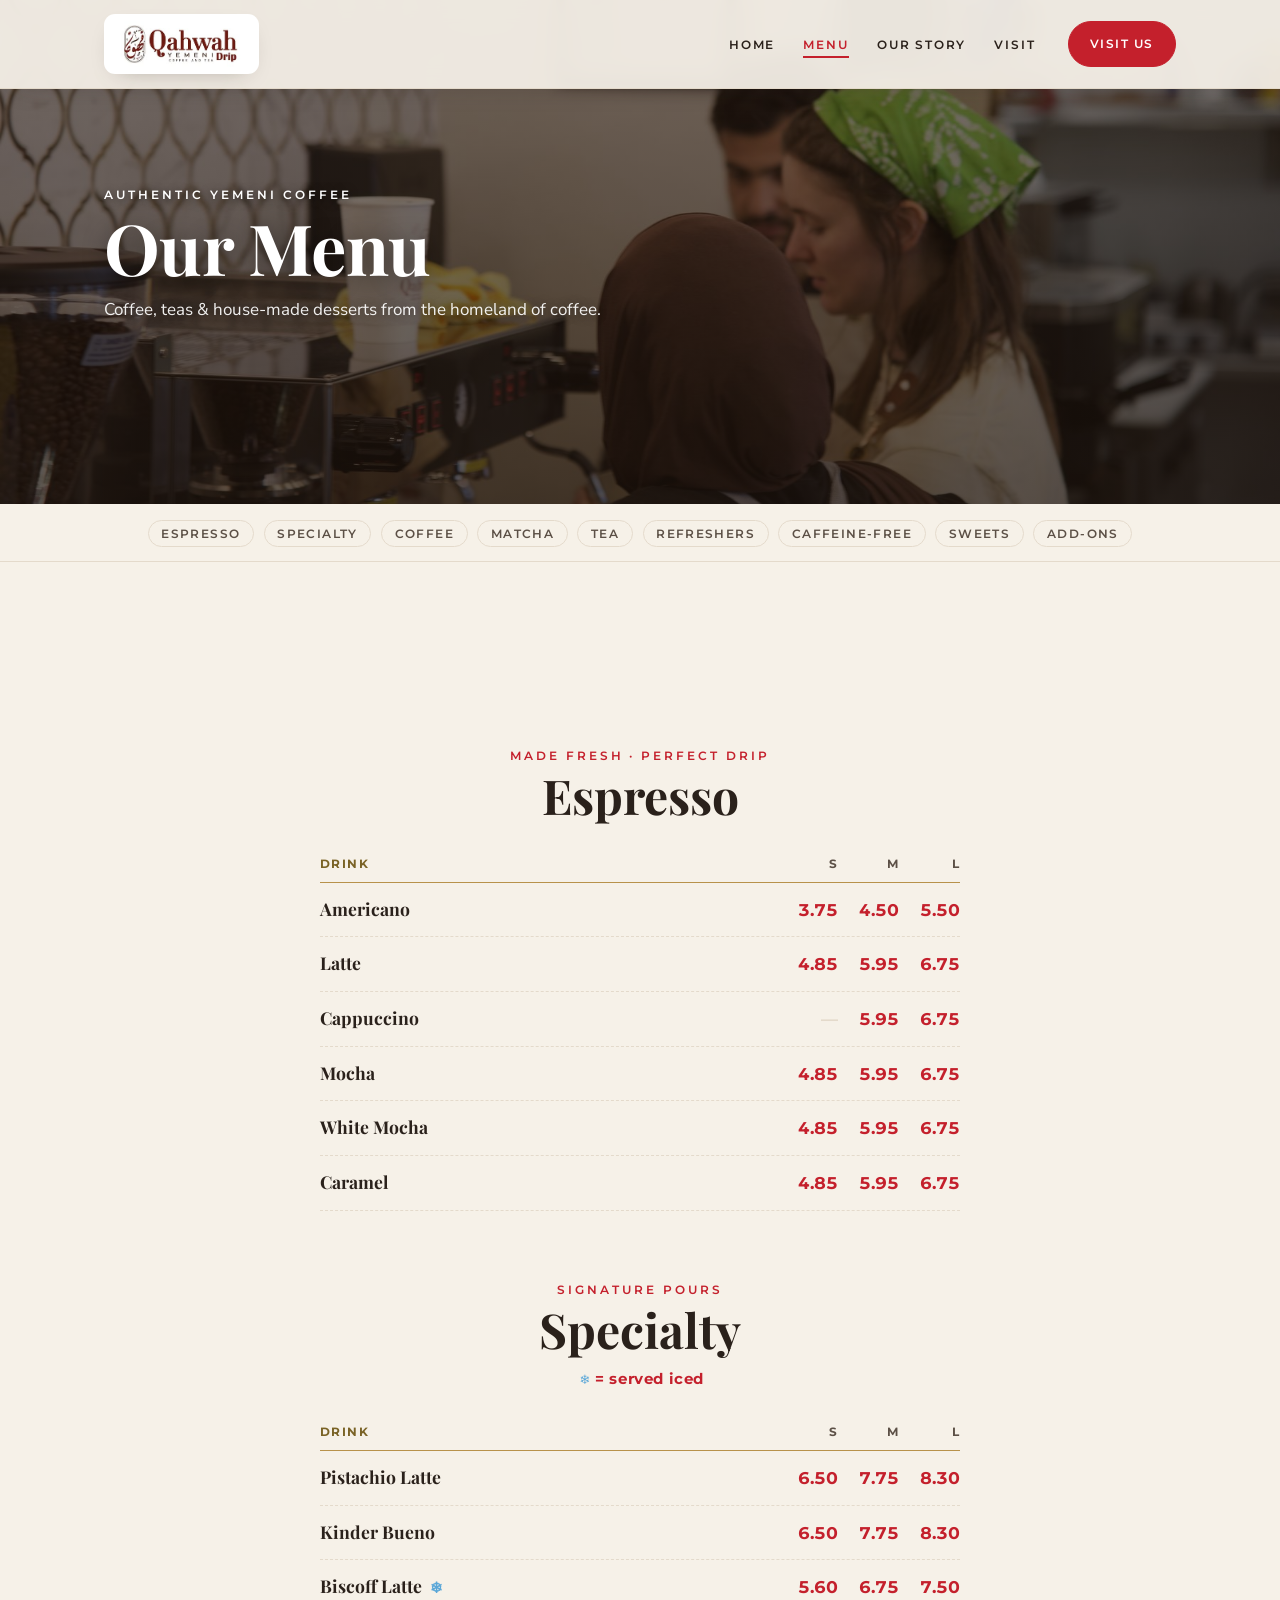
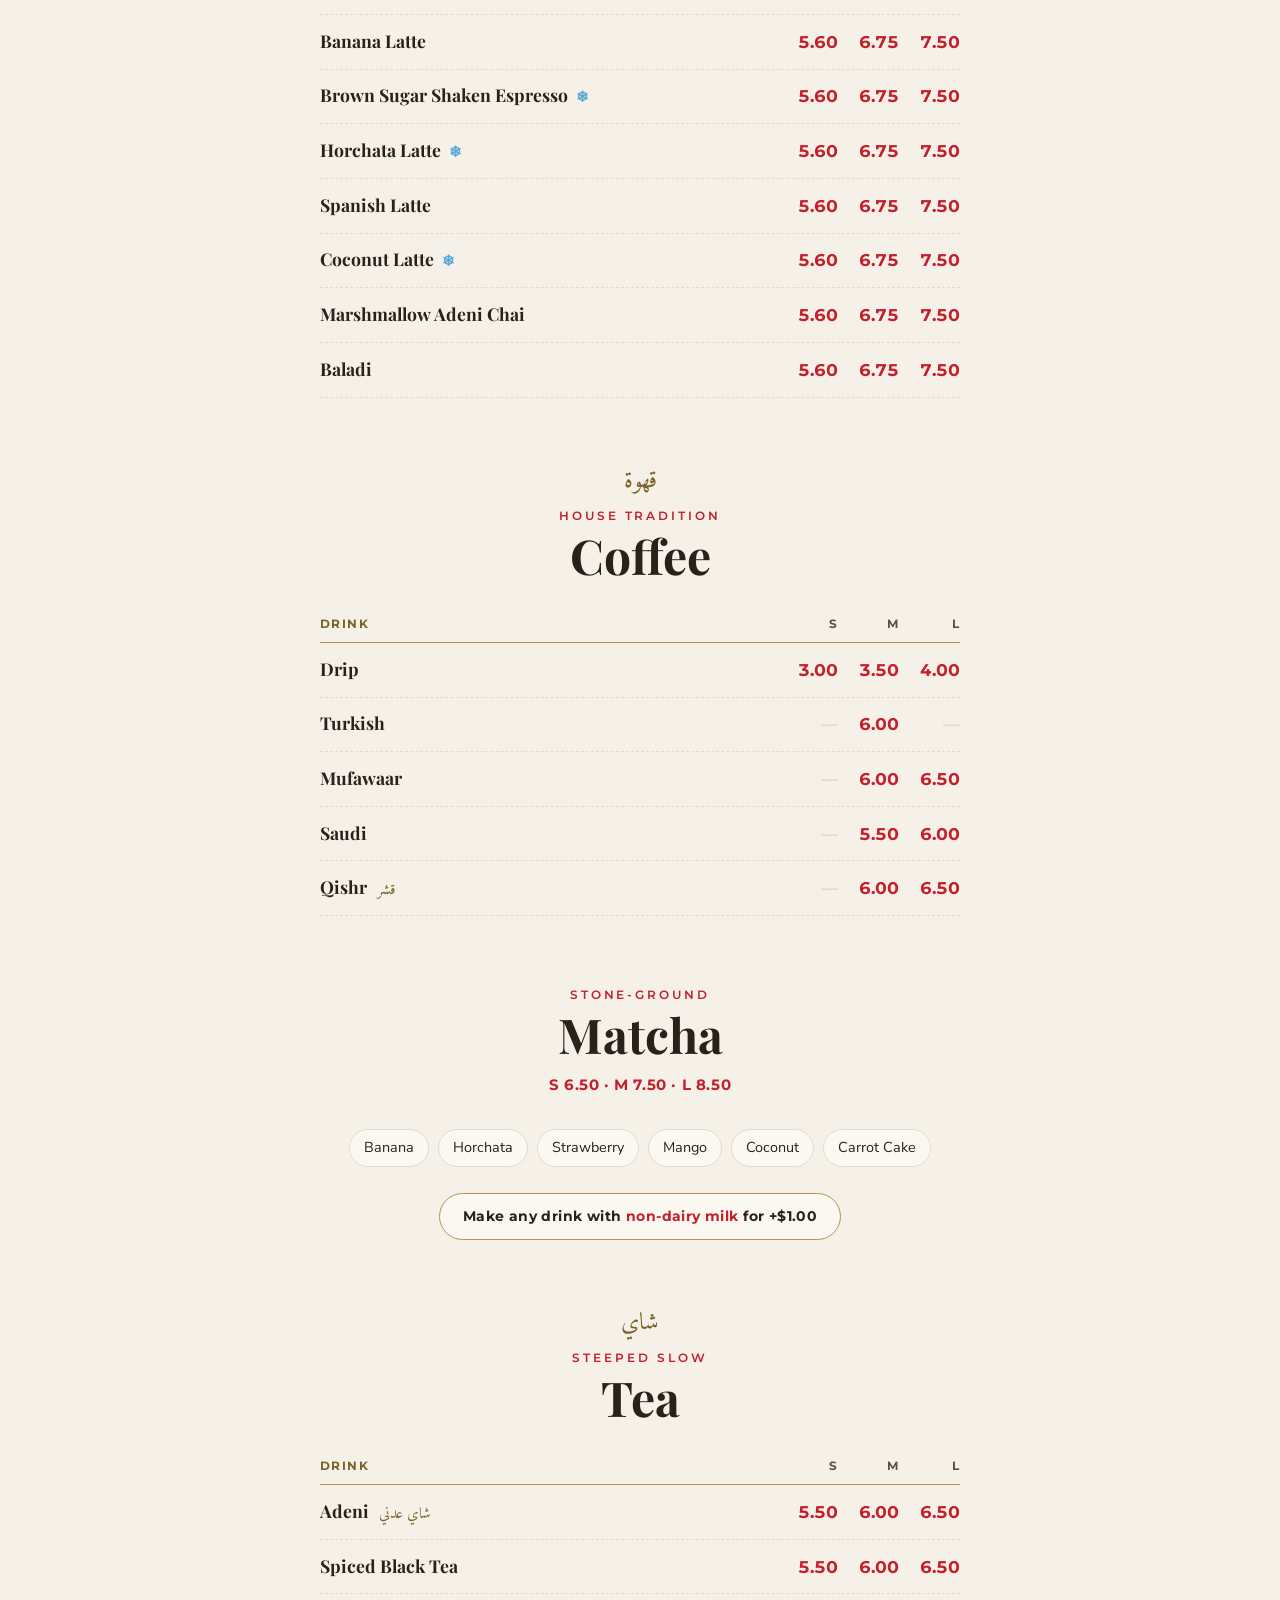
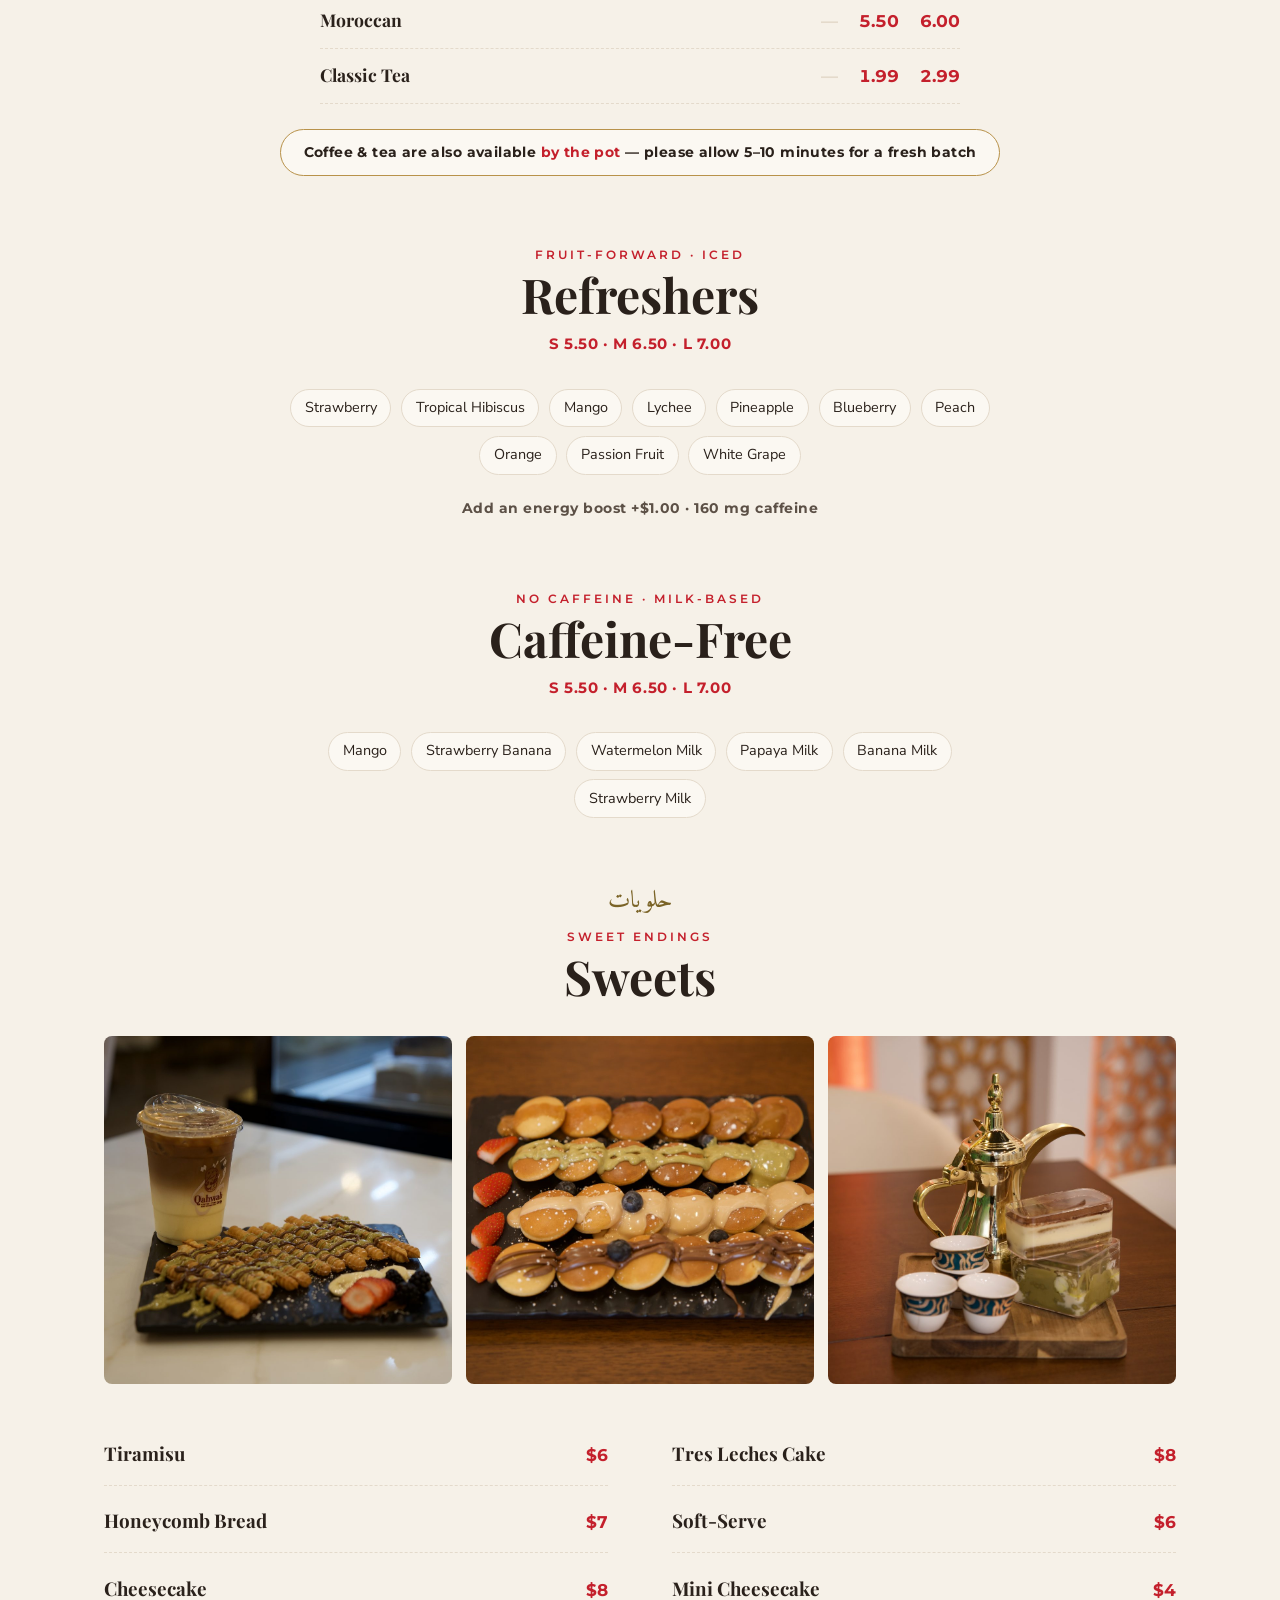
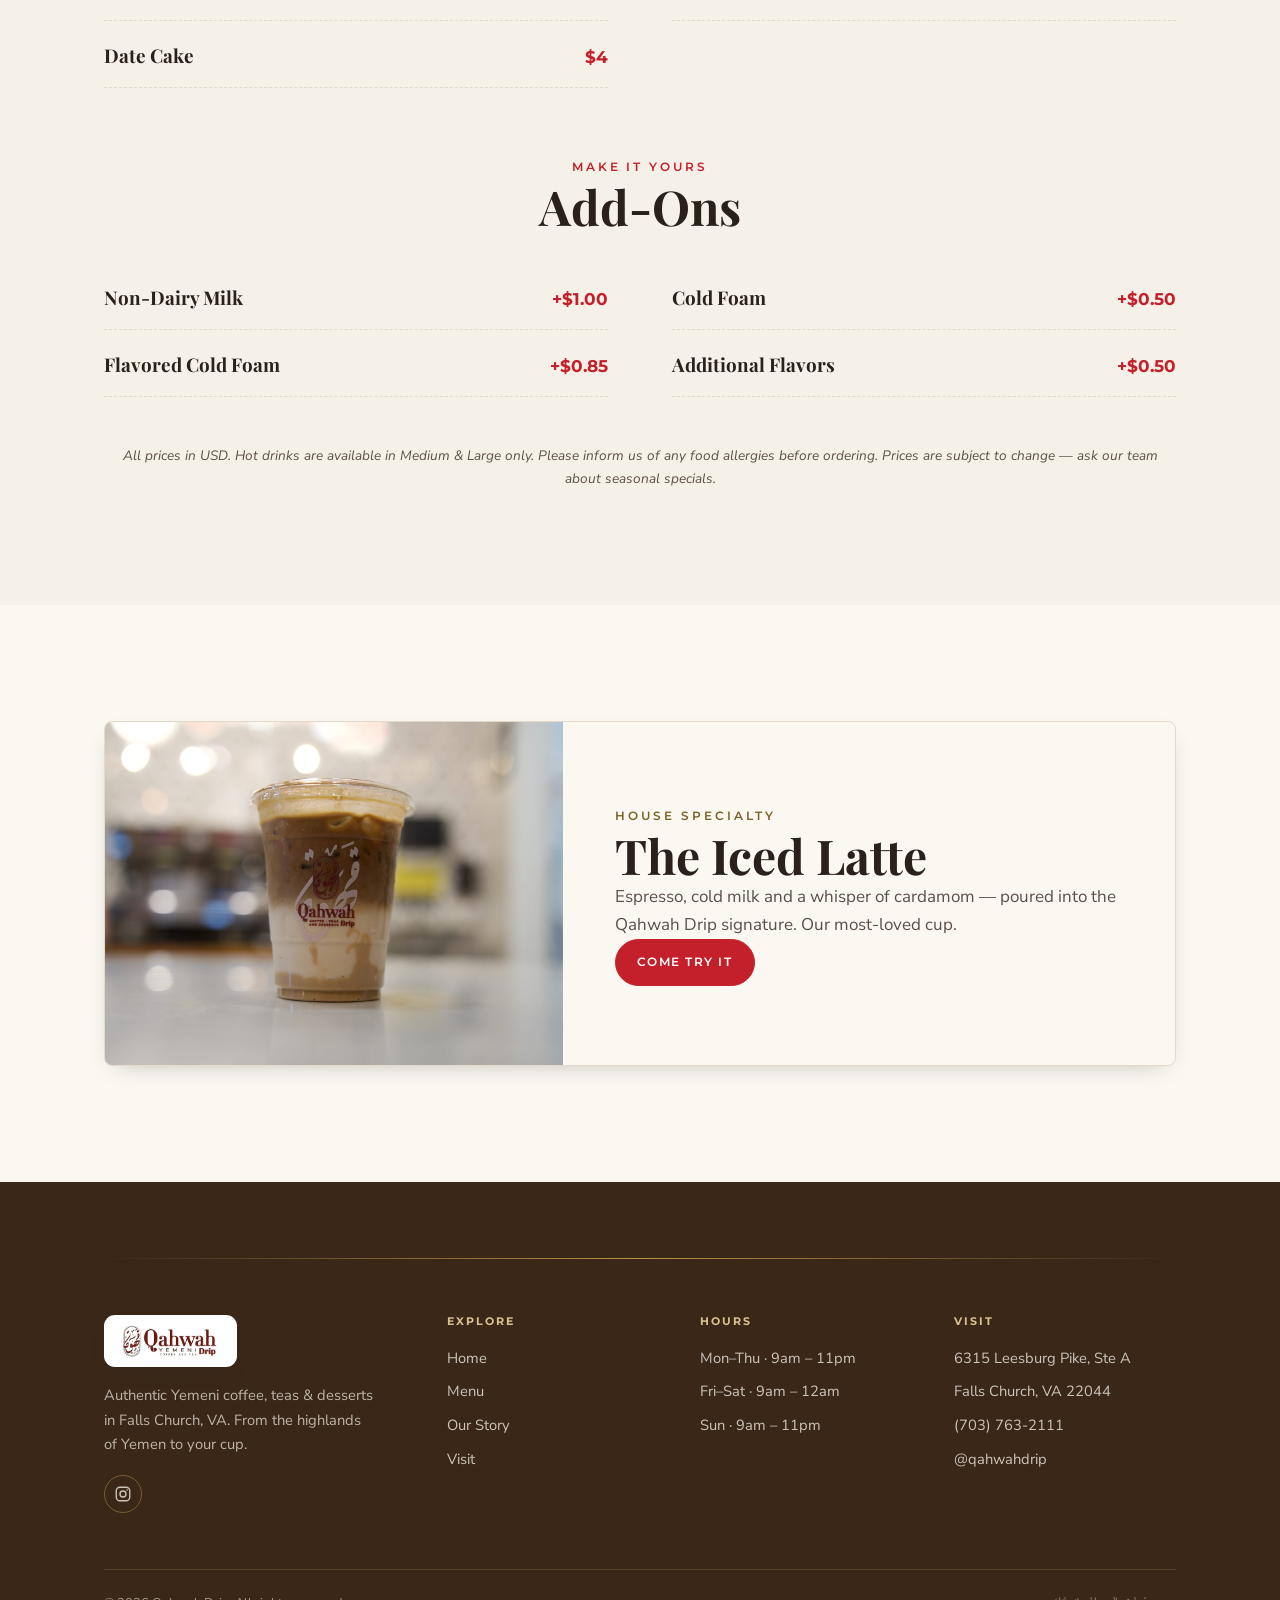
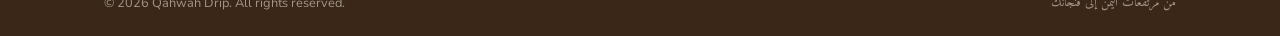
==== commit 46c3836c: "Remove Crepe, Waffle Stixs and Mini Pancakes from menu" ====
--- a/site/public/menu.html
+++ b/site/public/menu.html
@@ -336,9 +336,6 @@
             <div class="menu-item"><span class="menu-item__name">Cheesecake</span><span class="menu-item__price">$8</span></div>
             <div class="menu-item"><span class="menu-item__name">Mini Cheesecake</span><span class="menu-item__price">$4</span></div>
             <div class="menu-item"><span class="menu-item__name">Date Cake</span><span class="menu-item__price">$4</span></div>
-            <div class="menu-item"><span class="menu-item__name">Crepe</span><span class="menu-item__price">$15</span></div>
-            <div class="menu-item"><span class="menu-item__name">Waffle Stixs</span><span class="menu-item__price">$15</span></div>
-            <div class="menu-item"><span class="menu-item__name">Mini Pancakes</span><span class="menu-item__price">from $10</span><span class="menu-item__desc">12 pieces $10 · 24 pieces $15</span></div>
           </div>
         </div>
 
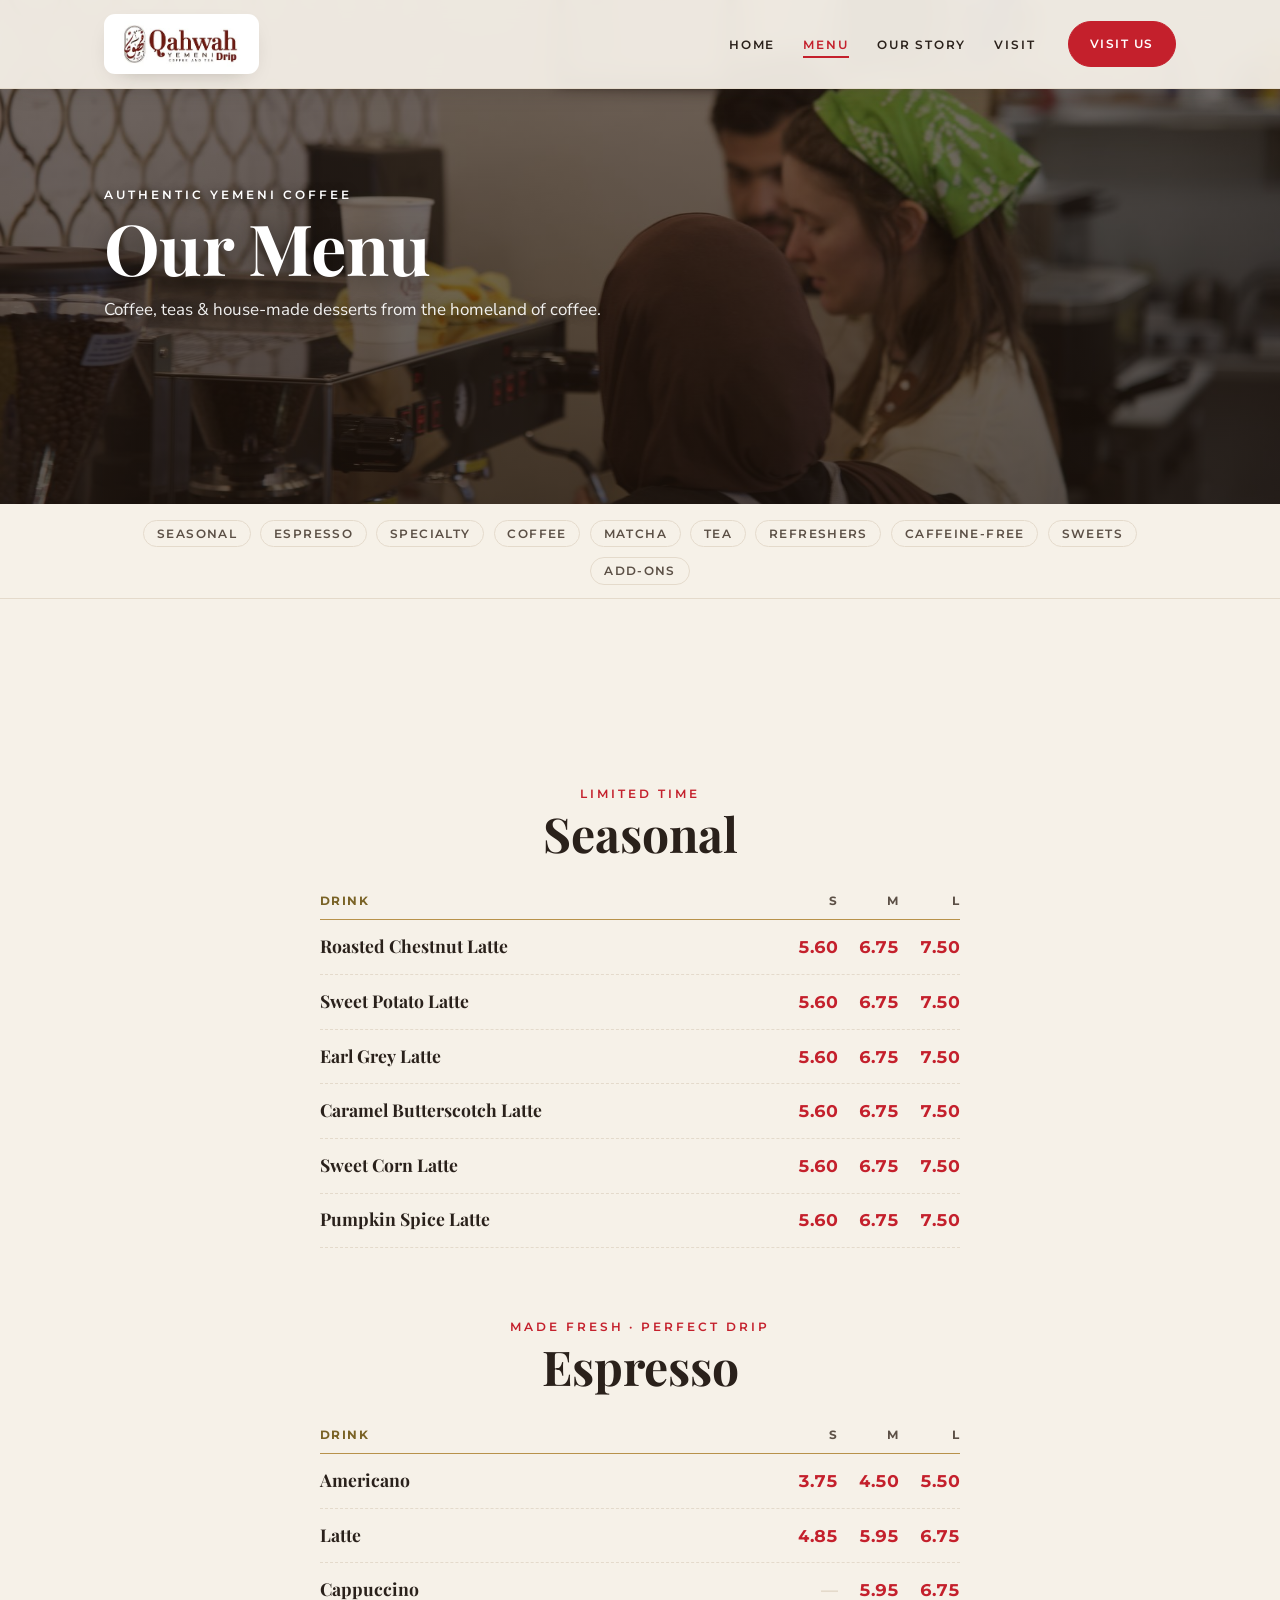
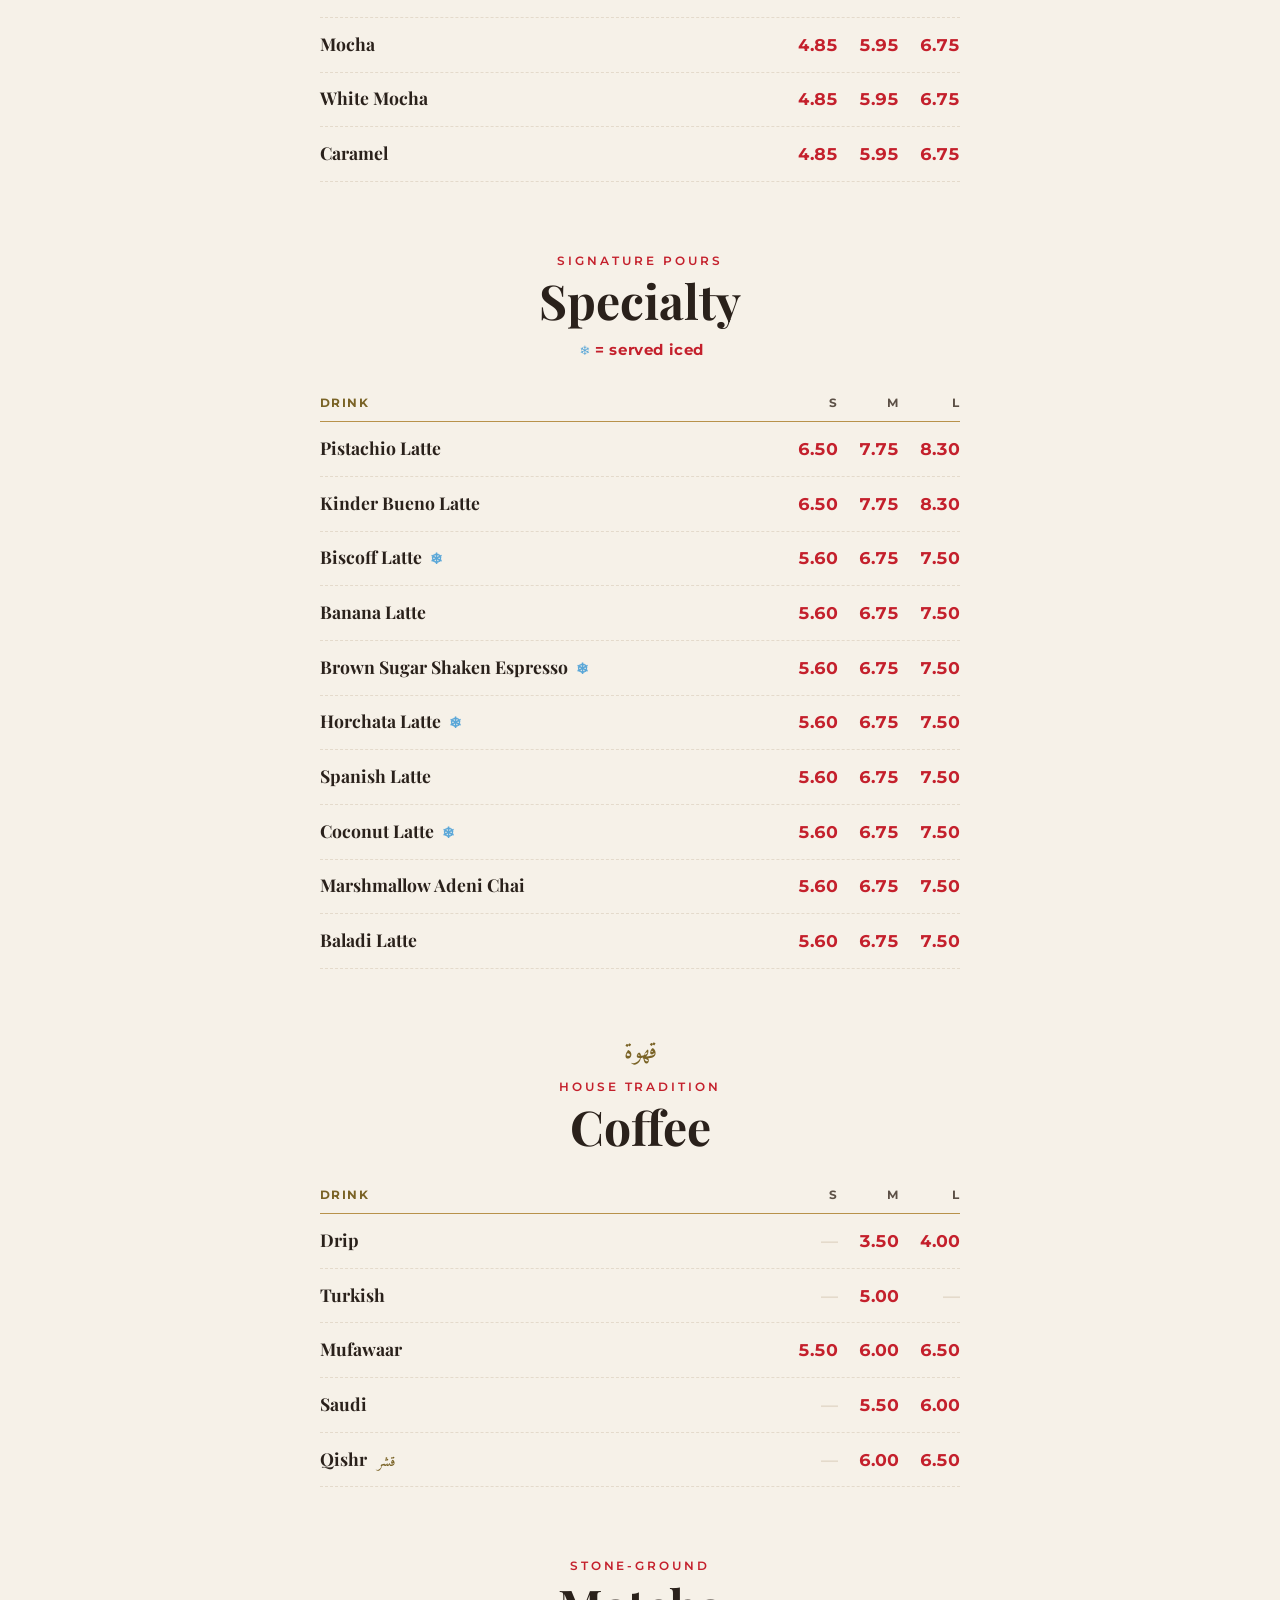
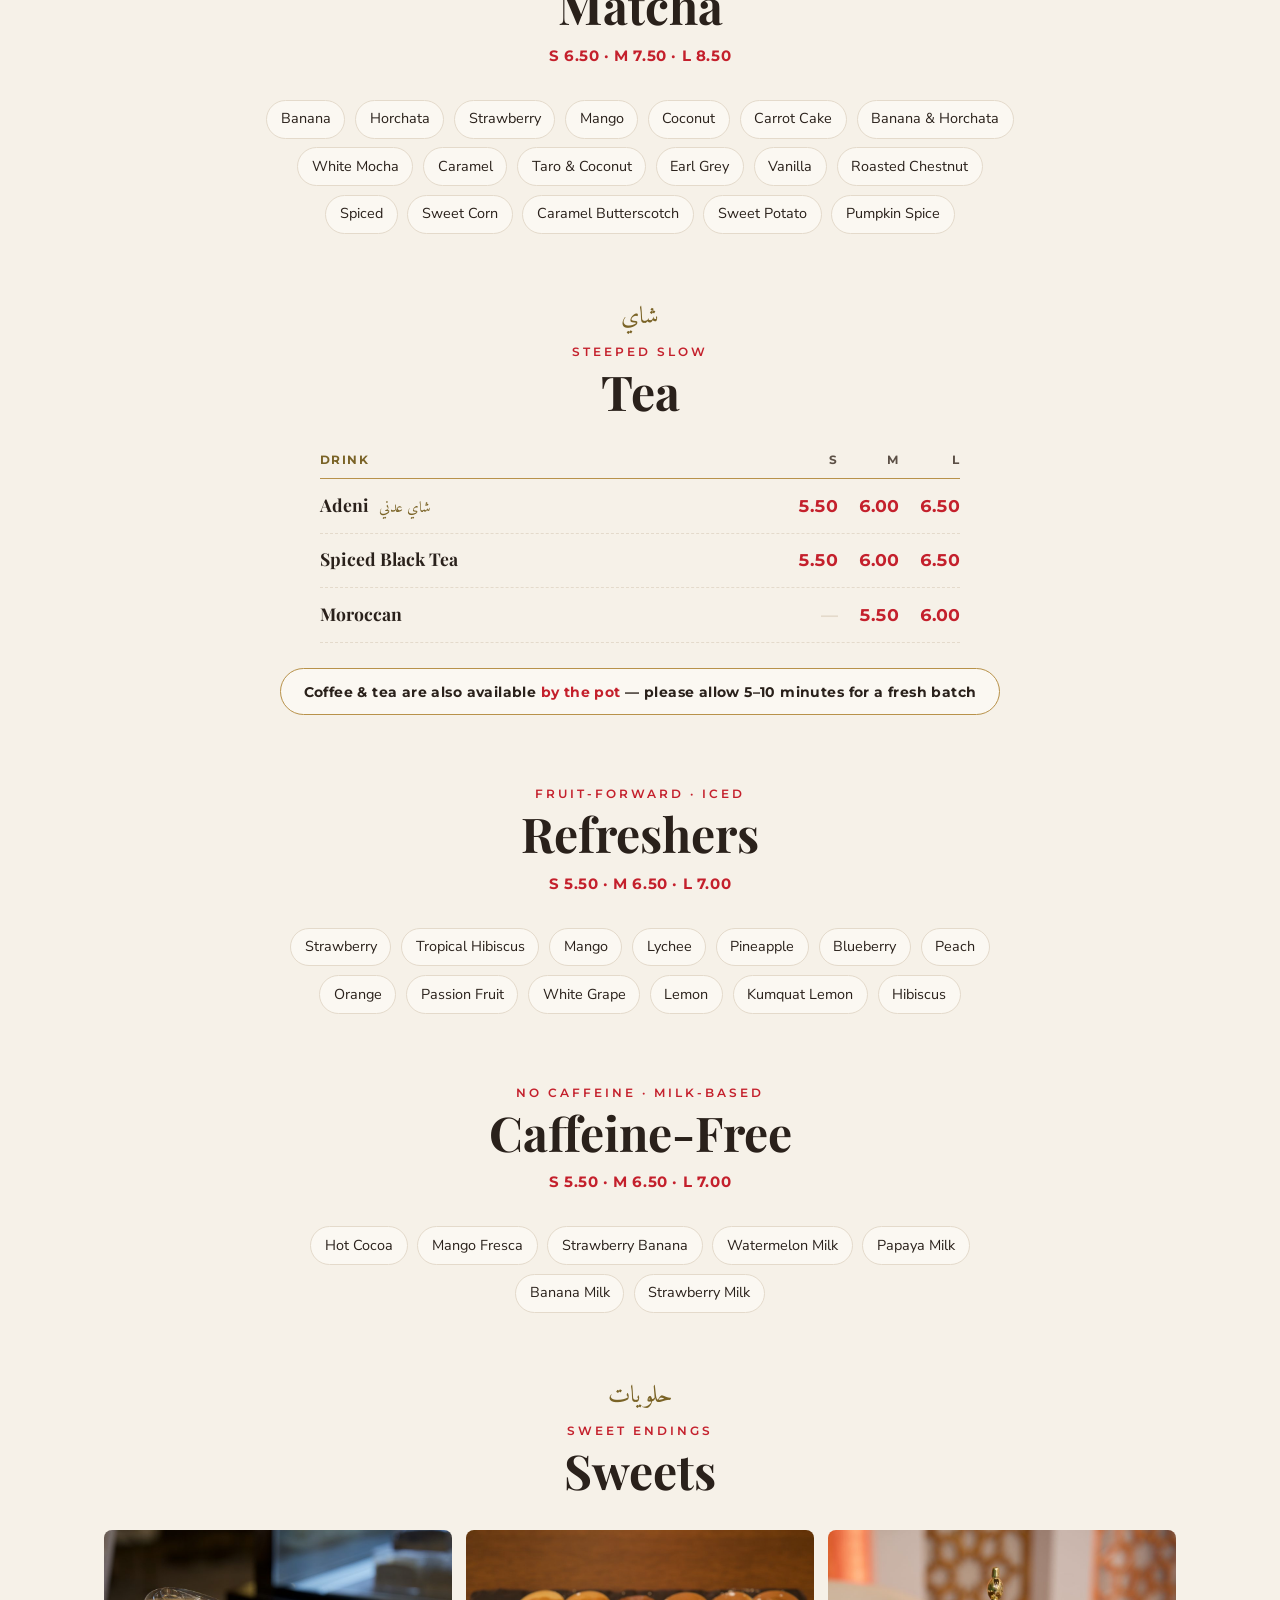
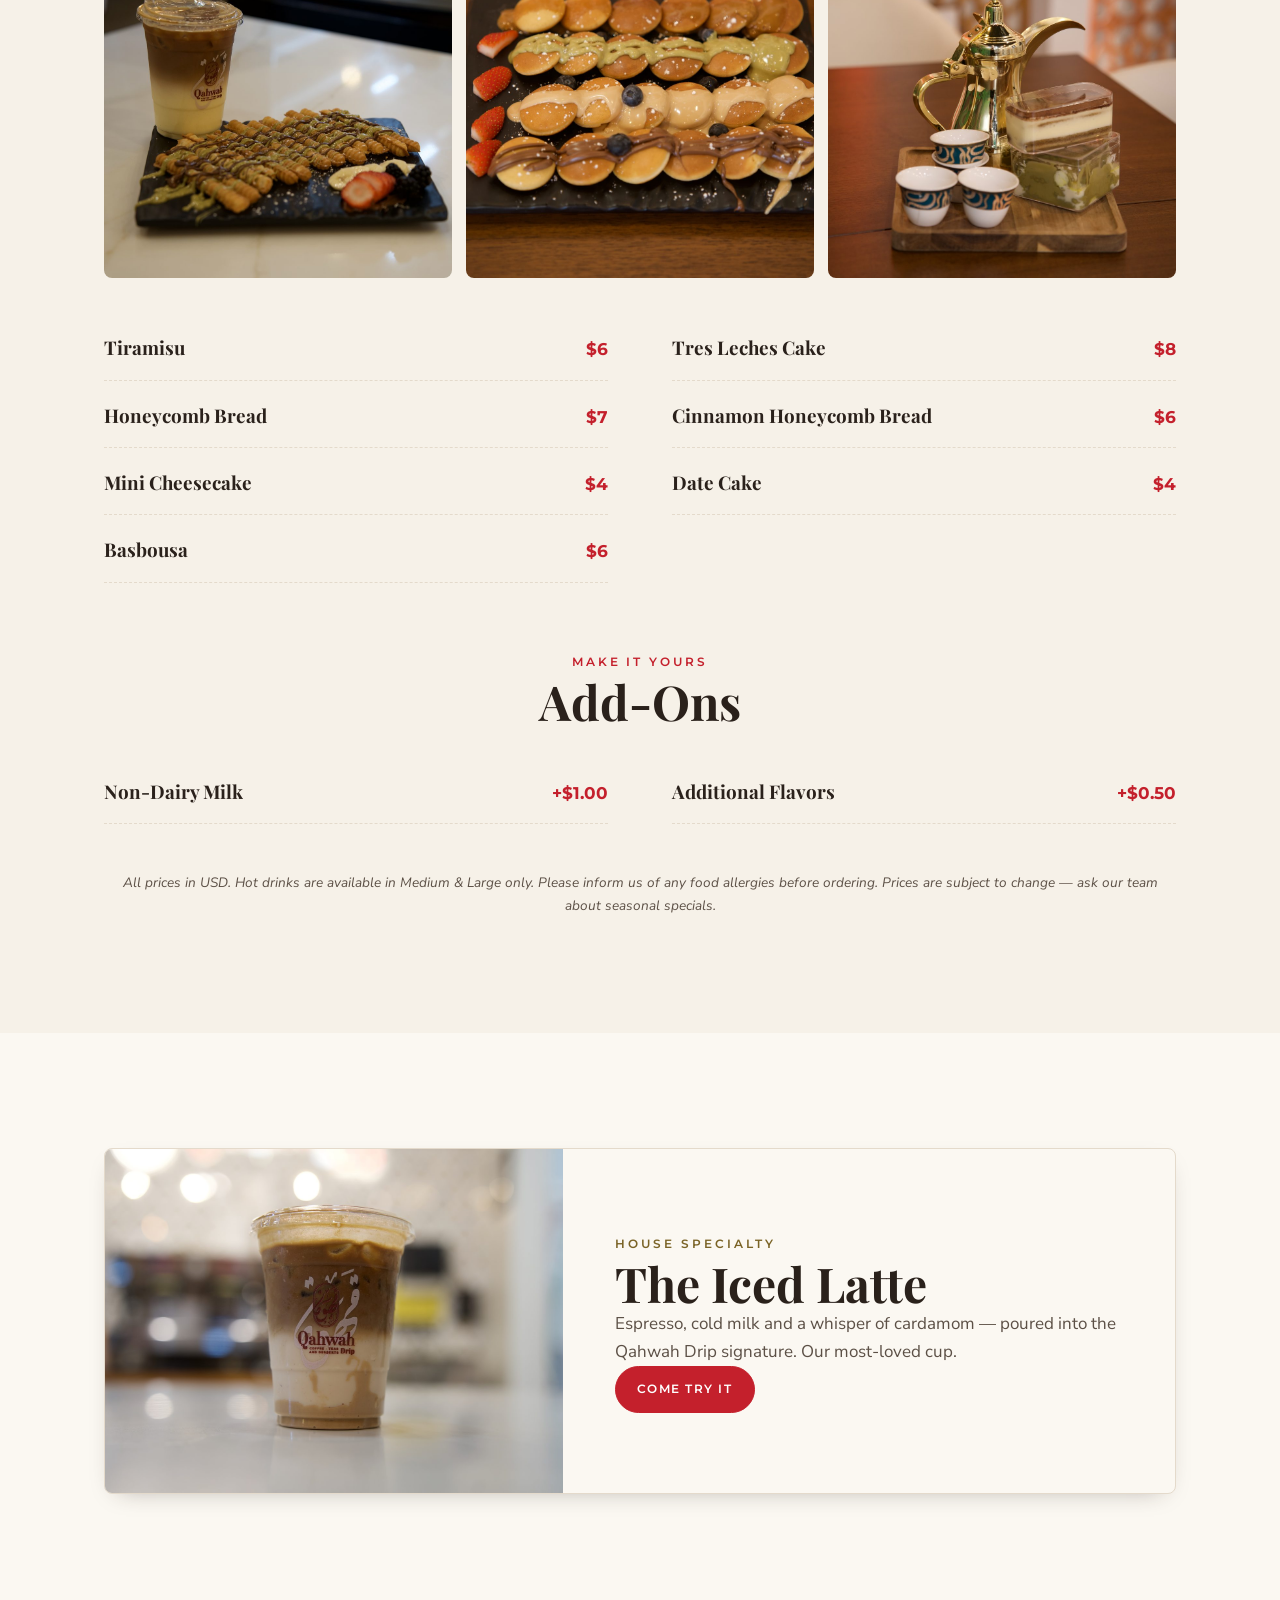
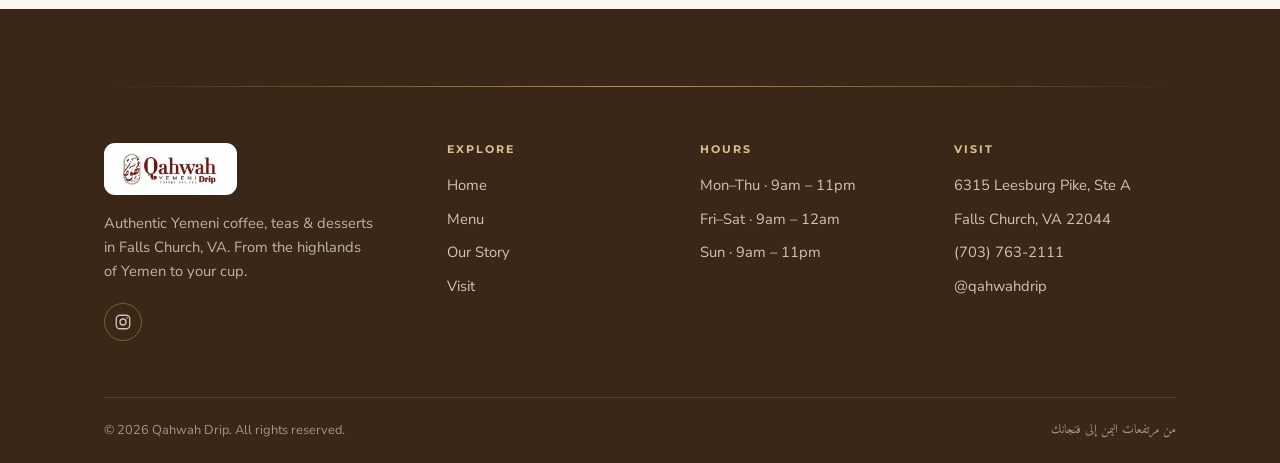
==== commit bed31749: "Update menu to match new printed cards Add Seasonal category; add Matcha, Refresher, Caffeine-Free f" ====
--- a/site/public/menu.html
+++ b/site/public/menu.html
@@ -170,6 +170,7 @@
     <nav class="menu-nav" aria-label="Menu categories">
       <div class="container">
         <ul>
+          <li><a href="#seasonal">Seasonal</a></li>
           <li><a href="#espresso">Espresso</a></li>
           <li><a href="#specialty">Specialty</a></li>
           <li><a href="#coffee">Coffee</a></li>
@@ -186,6 +187,23 @@
     <section class="section section--marble">
       <div class="container">
 
+        <!-- Seasonal -->
+        <div class="menu-cat" id="seasonal">
+          <div class="menu-cat__head reveal">
+            <span class="kicker">Limited Time</span>
+            <h2>Seasonal</h2>
+          </div>
+          <div class="size-list reveal">
+            <div class="size-head"><span>Drink</span><span>S</span><span>M</span><span>L</span></div>
+            <div class="size-row"><span class="size-row__name">Roasted Chestnut Latte</span><span class="size-row__p">5.60</span><span class="size-row__p">6.75</span><span class="size-row__p">7.50</span></div>
+            <div class="size-row"><span class="size-row__name">Sweet Potato Latte</span><span class="size-row__p">5.60</span><span class="size-row__p">6.75</span><span class="size-row__p">7.50</span></div>
+            <div class="size-row"><span class="size-row__name">Earl Grey Latte</span><span class="size-row__p">5.60</span><span class="size-row__p">6.75</span><span class="size-row__p">7.50</span></div>
+            <div class="size-row"><span class="size-row__name">Caramel Butterscotch Latte</span><span class="size-row__p">5.60</span><span class="size-row__p">6.75</span><span class="size-row__p">7.50</span></div>
+            <div class="size-row"><span class="size-row__name">Sweet Corn Latte</span><span class="size-row__p">5.60</span><span class="size-row__p">6.75</span><span class="size-row__p">7.50</span></div>
+            <div class="size-row"><span class="size-row__name">Pumpkin Spice Latte</span><span class="size-row__p">5.60</span><span class="size-row__p">6.75</span><span class="size-row__p">7.50</span></div>
+          </div>
+        </div>
+
         <!-- Espresso -->
         <div class="menu-cat" id="espresso">
           <div class="menu-cat__head reveal">
@@ -213,7 +231,7 @@
           <div class="size-list reveal">
             <div class="size-head"><span>Drink</span><span>S</span><span>M</span><span>L</span></div>
             <div class="size-row"><span class="size-row__name">Pistachio Latte</span><span class="size-row__p">6.50</span><span class="size-row__p">7.75</span><span class="size-row__p">8.30</span></div>
-            <div class="size-row"><span class="size-row__name">Kinder Bueno</span><span class="size-row__p">6.50</span><span class="size-row__p">7.75</span><span class="size-row__p">8.30</span></div>
+            <div class="size-row"><span class="size-row__name">Kinder Bueno Latte</span><span class="size-row__p">6.50</span><span class="size-row__p">7.75</span><span class="size-row__p">8.30</span></div>
             <div class="size-row"><span class="size-row__name">Biscoff Latte <span class="iced" title="Served iced">❄</span></span><span class="size-row__p">5.60</span><span class="size-row__p">6.75</span><span class="size-row__p">7.50</span></div>
             <div class="size-row"><span class="size-row__name">Banana Latte</span><span class="size-row__p">5.60</span><span class="size-row__p">6.75</span><span class="size-row__p">7.50</span></div>
             <div class="size-row"><span class="size-row__name">Brown Sugar Shaken Espresso <span class="iced" title="Served iced">❄</span></span><span class="size-row__p">5.60</span><span class="size-row__p">6.75</span><span class="size-row__p">7.50</span></div>
@@ -221,7 +239,7 @@
             <div class="size-row"><span class="size-row__name">Spanish Latte</span><span class="size-row__p">5.60</span><span class="size-row__p">6.75</span><span class="size-row__p">7.50</span></div>
             <div class="size-row"><span class="size-row__name">Coconut Latte <span class="iced" title="Served iced">❄</span></span><span class="size-row__p">5.60</span><span class="size-row__p">6.75</span><span class="size-row__p">7.50</span></div>
             <div class="size-row"><span class="size-row__name">Marshmallow Adeni Chai</span><span class="size-row__p">5.60</span><span class="size-row__p">6.75</span><span class="size-row__p">7.50</span></div>
-            <div class="size-row"><span class="size-row__name">Baladi</span><span class="size-row__p">5.60</span><span class="size-row__p">6.75</span><span class="size-row__p">7.50</span></div>
+            <div class="size-row"><span class="size-row__name">Baladi Latte</span><span class="size-row__p">5.60</span><span class="size-row__p">6.75</span><span class="size-row__p">7.50</span></div>
           </div>
         </div>
 
@@ -234,9 +252,9 @@
           </div>
           <div class="size-list reveal">
             <div class="size-head"><span>Drink</span><span>S</span><span>M</span><span>L</span></div>
-            <div class="size-row"><span class="size-row__name">Drip</span><span class="size-row__p">3.00</span><span class="size-row__p">3.50</span><span class="size-row__p">4.00</span></div>
-            <div class="size-row"><span class="size-row__name">Turkish</span><span class="size-row__p size-row__p--na">—</span><span class="size-row__p">6.00</span><span class="size-row__p size-row__p--na">—</span></div>
-            <div class="size-row"><span class="size-row__name">Mufawaar</span><span class="size-row__p size-row__p--na">—</span><span class="size-row__p">6.00</span><span class="size-row__p">6.50</span></div>
+            <div class="size-row"><span class="size-row__name">Drip</span><span class="size-row__p size-row__p--na">—</span><span class="size-row__p">3.50</span><span class="size-row__p">4.00</span></div>
+            <div class="size-row"><span class="size-row__name">Turkish</span><span class="size-row__p size-row__p--na">—</span><span class="size-row__p">5.00</span><span class="size-row__p size-row__p--na">—</span></div>
+            <div class="size-row"><span class="size-row__name">Mufawaar</span><span class="size-row__p">5.50</span><span class="size-row__p">6.00</span><span class="size-row__p">6.50</span></div>
             <div class="size-row"><span class="size-row__name">Saudi</span><span class="size-row__p size-row__p--na">—</span><span class="size-row__p">5.50</span><span class="size-row__p">6.00</span></div>
             <div class="size-row"><span class="size-row__name">Qishr <span class="arabic" lang="ar" dir="rtl">قشر</span></span><span class="size-row__p size-row__p--na">—</span><span class="size-row__p">6.00</span><span class="size-row__p">6.50</span></div>
           </div>
@@ -256,8 +274,19 @@
             <li>Mango</li>
             <li>Coconut</li>
             <li>Carrot Cake</li>
+            <li>Banana &amp; Horchata</li>
+            <li>White Mocha</li>
+            <li>Caramel</li>
+            <li>Taro &amp; Coconut</li>
+            <li>Earl Grey</li>
+            <li>Vanilla</li>
+            <li>Roasted Chestnut</li>
+            <li>Spiced</li>
+            <li>Sweet Corn</li>
+            <li>Caramel Butterscotch</li>
+            <li>Sweet Potato</li>
+            <li>Pumpkin Spice</li>
           </ul>
-          <p class="milk-note reveal">Make any drink with <strong>non-dairy milk</strong> for +$1.00</p>
         </div>
 
         <!-- Tea -->
@@ -272,7 +301,6 @@
             <div class="size-row"><span class="size-row__name">Adeni <span class="arabic" lang="ar" dir="rtl">شاي عدني</span></span><span class="size-row__p">5.50</span><span class="size-row__p">6.00</span><span class="size-row__p">6.50</span></div>
             <div class="size-row"><span class="size-row__name">Spiced Black Tea</span><span class="size-row__p">5.50</span><span class="size-row__p">6.00</span><span class="size-row__p">6.50</span></div>
             <div class="size-row"><span class="size-row__name">Moroccan</span><span class="size-row__p size-row__p--na">—</span><span class="size-row__p">5.50</span><span class="size-row__p">6.00</span></div>
-            <div class="size-row"><span class="size-row__name">Classic Tea</span><span class="size-row__p size-row__p--na">—</span><span class="size-row__p">1.99</span><span class="size-row__p">2.99</span></div>
           </div>
           <p class="milk-note reveal">Coffee &amp; tea are also available <strong>by the pot</strong> — please allow 5–10 minutes for a fresh batch</p>
         </div>
@@ -295,8 +323,10 @@
             <li>Orange</li>
             <li>Passion Fruit</li>
             <li>White Grape</li>
+            <li>Lemon</li>
+            <li>Kumquat Lemon</li>
+            <li>Hibiscus</li>
           </ul>
-          <p class="addon-note reveal">Add an energy boost +$1.00 · 160 mg caffeine</p>
         </div>
 
         <!-- Caffeine-Free -->
@@ -307,7 +337,8 @@
             <span class="size-inline">S 5.50 · M 6.50 · L 7.00</span>
           </div>
           <ul class="flavor-list reveal">
-            <li>Mango</li>
+            <li>Hot Cocoa</li>
+            <li>Mango Fresca</li>
             <li>Strawberry Banana</li>
             <li>Watermelon Milk</li>
             <li>Papaya Milk</li>
@@ -332,10 +363,10 @@
             <div class="menu-item"><span class="menu-item__name">Tiramisu</span><span class="menu-item__price">$6</span></div>
             <div class="menu-item"><span class="menu-item__name">Tres Leches Cake</span><span class="menu-item__price">$8</span></div>
             <div class="menu-item"><span class="menu-item__name">Honeycomb Bread</span><span class="menu-item__price">$7</span></div>
-            <div class="menu-item"><span class="menu-item__name">Soft-Serve</span><span class="menu-item__price">$6</span></div>
-            <div class="menu-item"><span class="menu-item__name">Cheesecake</span><span class="menu-item__price">$8</span></div>
+            <div class="menu-item"><span class="menu-item__name">Cinnamon Honeycomb Bread</span><span class="menu-item__price">$6</span></div>
             <div class="menu-item"><span class="menu-item__name">Mini Cheesecake</span><span class="menu-item__price">$4</span></div>
             <div class="menu-item"><span class="menu-item__name">Date Cake</span><span class="menu-item__price">$4</span></div>
+            <div class="menu-item"><span class="menu-item__name">Basbousa</span><span class="menu-item__price">$6</span></div>
           </div>
         </div>
 
@@ -347,8 +378,6 @@
           </div>
           <div class="menu-list reveal">
             <div class="menu-item"><span class="menu-item__name">Non-Dairy Milk</span><span class="menu-item__price">+$1.00</span></div>
-            <div class="menu-item"><span class="menu-item__name">Cold Foam</span><span class="menu-item__price">+$0.50</span></div>
-            <div class="menu-item"><span class="menu-item__name">Flavored Cold Foam</span><span class="menu-item__price">+$0.85</span></div>
             <div class="menu-item"><span class="menu-item__name">Additional Flavors</span><span class="menu-item__price">+$0.50</span></div>
           </div>
         </div>
